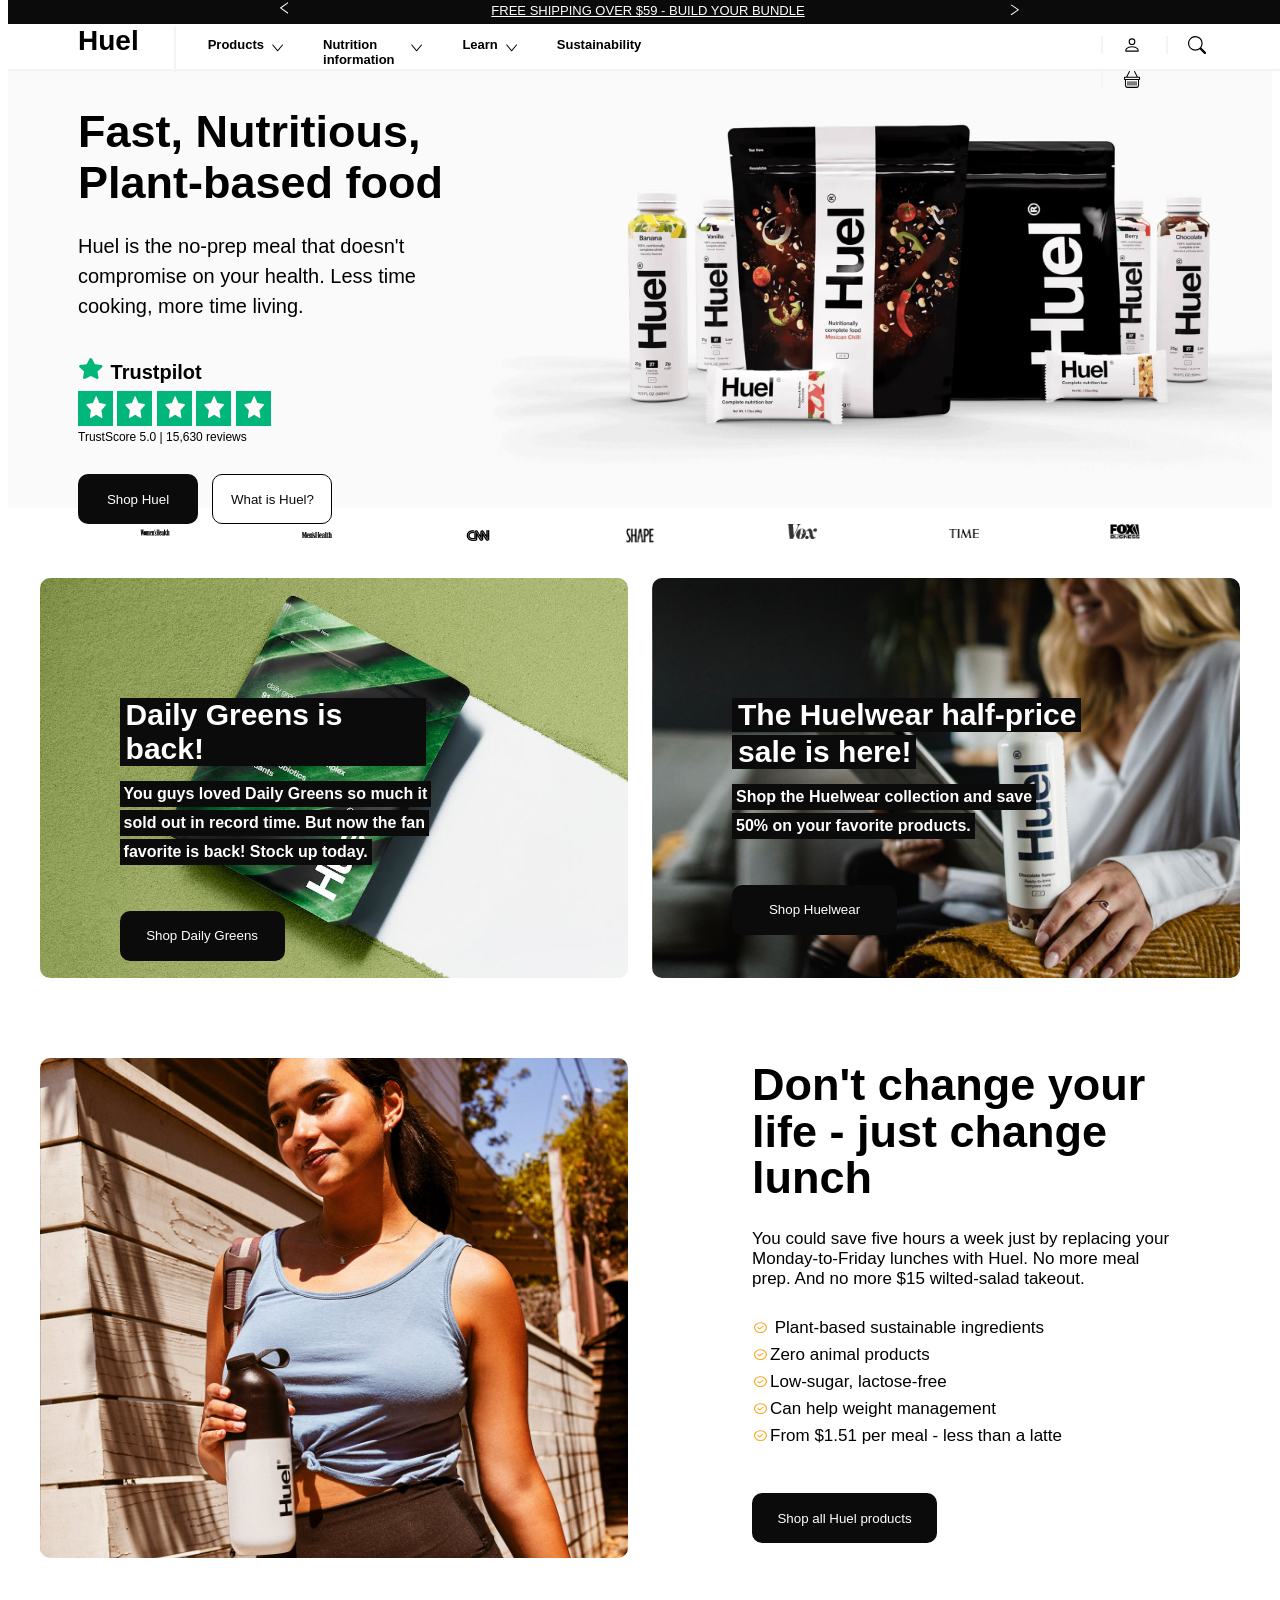
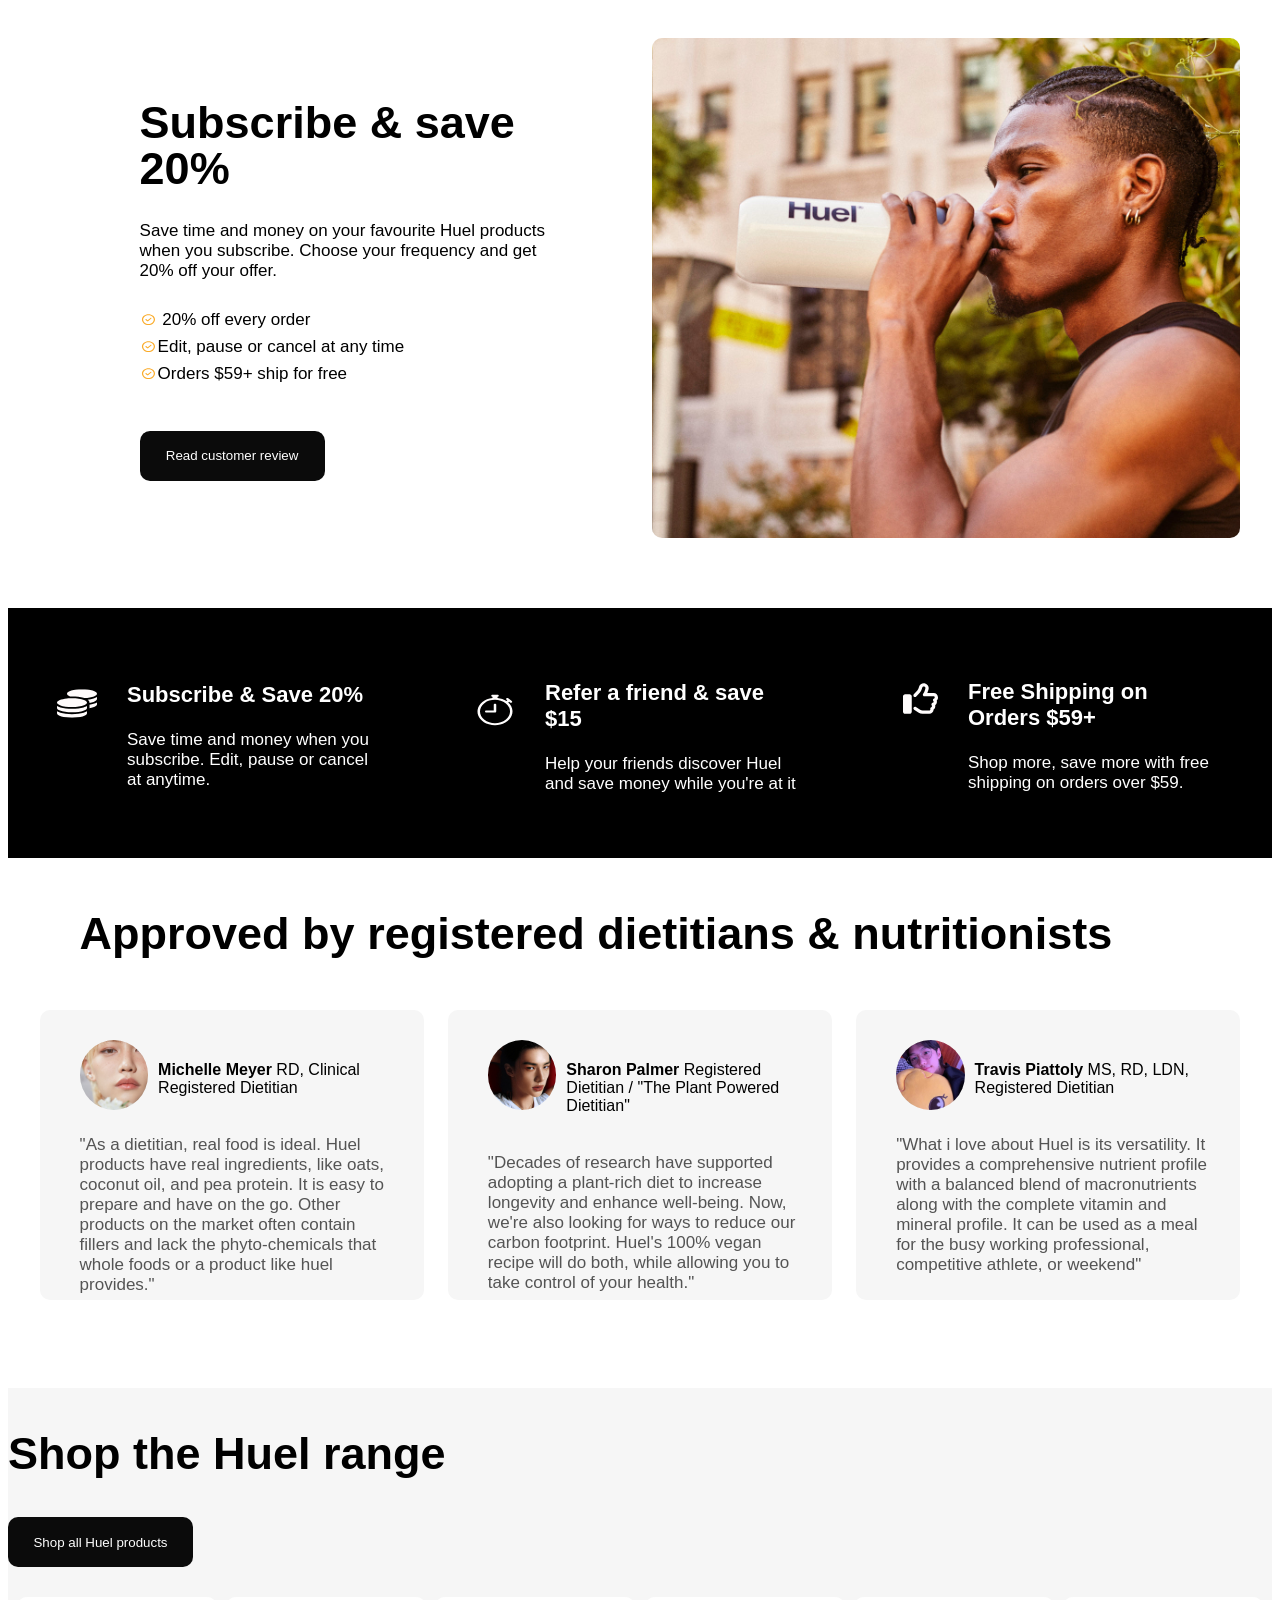
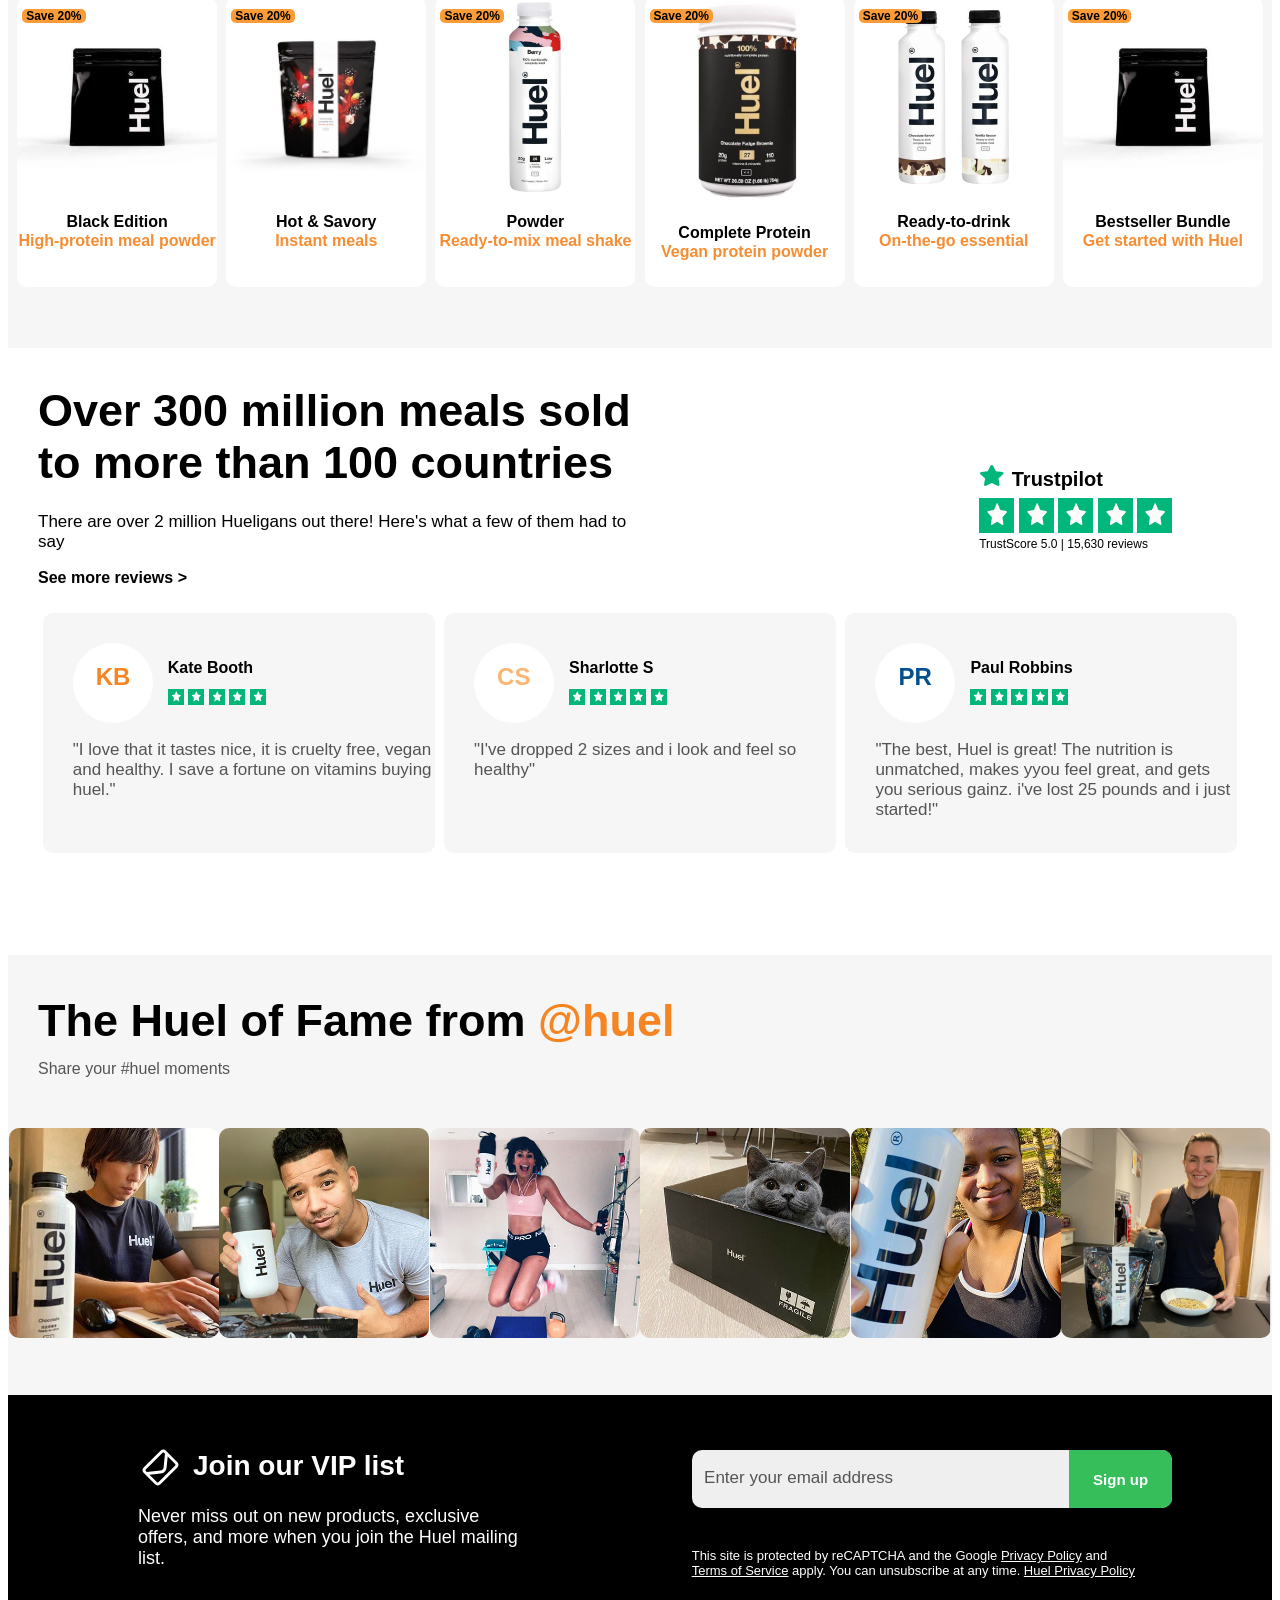
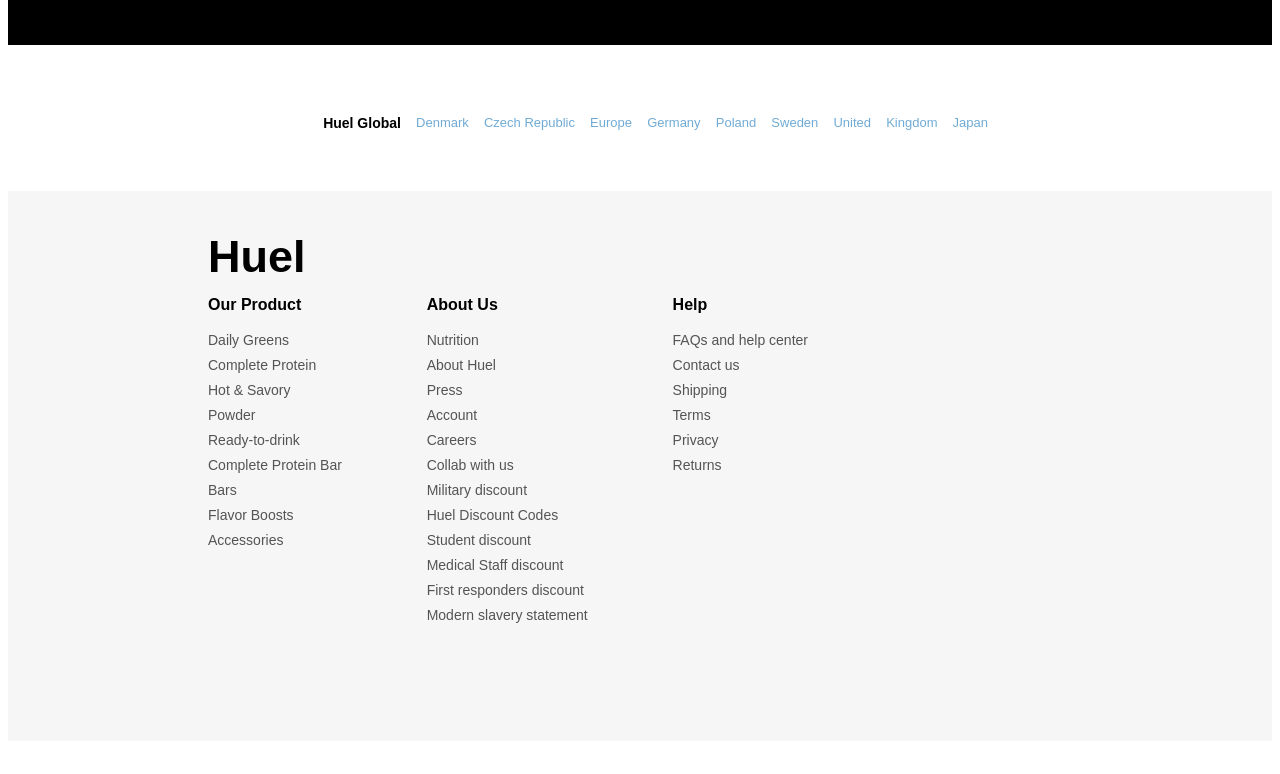
==== index.html @ 56c1e8be "edit" ====
<!DOCTYPE html>
<html lang="en">
<head>
    <meta charset="UTF-8">
    <meta http-equiv="X-UA-Compatible" content="IE=edge">
    <link rel="stylesheet" href="/huel.css">
    <link rel="stylesheet" media="screen and (max-width:768px)" href="/media.css">
    <meta name="viewport" content="width=device-width, initial-scale=1.0">
    <title>Huel.com</title>
</head>
<body>

    <div id="top">
        <p> <img src="/ICONS/chevron-left 1.svg" alt="">  <u>FREE SHIPPING OVER $59 - BUILD YOUR BUNDLE</u> <img src="/ICONS/chevron-right 1.svg" alt=""> </p>
    </div>

    <div id="nav">
        <div class="menu">
            <p>Menu</p>
        </div>

        <div class="header">
            <h1>Huel</h1>
        </div>

            <div class="nav-list">
                <ul>
                    <li class="nav-p">Products <img  src="/ICONS/arrow-down.svg" alt=""> </li>
    
                    <li class="nav-aw">Nutrition information<img src="/ICONS/arrow-down.svg" alt=""></li>
    
                    <li class="nav-aw">Learn <img src="/ICONS/arrow-down.svg" alt=""> </li>
    
                    <li>Sustainability</li>

                </ul>
            </div>

            <div class="basket">
                <p>Basket</p>
            </div>
    
            <div class="nav-icon">
                <img src="/ICONS/person.svg" alt="">
                <img src="/ICONS/search.svg" alt="">
                <img src="/ICONS/bag.svg" alt="">
            </div>
    </div>

    <div id="main">
        <div class="main-text">
            <div class="h2">
                <h2>Fast, Nutritious,</h2>
                <h2>Plant-based food</h2>
            </div>

            <p class="p1">Huel is the no-prep meal that doesn't compromise on your health. Less time cooking, more time living.</p>

            <div class="trust">
                <h3><img src="/ICONS/star.svg" alt=""> Trustpilot</h3>

                <div class="green-bg">
                    <img src="/ICONS/star-bg.svg" alt="">
                    <img src="/ICONS/star-bg.svg" alt="">
                    <img src="/ICONS/star-bg.svg" alt="">
                    <img src="/ICONS/star-bg.svg" alt="">
                    <img src="/ICONS/star-bg.svg" alt="">
                </div>

                <p class="p2">TrustScore 5.0 | 15,630 reviews</p>
            </div>

            <div class="btn">
                <button class="bt1">Shop Huel</button>
                <button class="bt2">What is Huel?</button>
            </div>

        </div>

        <div class="main-pic">
            <img src="/Images/main3.jpg" alt="">
        </div>
    </div>

    <div class="brands">
        <p><img src="/Logo/womens-health-magazine-logo-vector.png" alt=""></p>

        <p> <img src="/Logo/343-3439232_mens-health-logo-black-mens-health-logo-png.png" alt=""> </p>

        <p> <img src="/Logo/cnn-logo-logo.png" alt=""> </p>

        <p> <img src="/Logo/Shape_logo.png" alt=""> </p>

        <p> <img src="/Logo/1280px-Vox_logo.svg (1).png" alt=""> </p>

        <p> <img src="/Logo/826-8265816_time-logo-black-time-magazine-logo-black.png" alt=""> </p>

        <p> <img src="/Logo/1280px-Fox_Business_Logo.svg.png" alt=""> </p>

    </div>

    <!-- --------------------------------------------------------NEXT SECTION---------------------------------------------- -->

    <div class="pic-info1">
        <div class="info-left">
            <div class="info-leftext">
                <h2>Daily Greens is back!</h2>

                <div class="info-p">
                    <p class="left-p1"> You guys loved Daily Greens so much it </p>
                    <p class="left-p2">sold out in record time. But now the fan</p> 
                    <p class="left-p3">favorite is back! Stock up today.</p>
                </div>

                <button class="bt3">Shop Daily Greens</button>
            </div>
        </div>

        <div class="info-right">
            <div class="info-rightext">
                <h2>The Huelwear half-price </h2>
                <h2 class="right-h2">sale is here!</h2>

                <p class="right-p1">Shop the Huelwear collection and save</p>
                <p class="right-p2">50% on your favorite products.</p>

                <button class="bt3">Shop Huelwear</button>
            </div>
        </div>
    </div>

    <!-- -------------------------------------------------------------NEXT SECTION------------------------------------ -->


    <div id="lady">
        <div class="lady-pics">

        </div>

        <div class="lady-text">
            <div class="lady-textarea">
                <div class="lady-header1">
                    <h2>Don't change your</h2> 
                    <h2>life - just change</h2> 
                    <h2>lunch</h2>
                </div>

                <div class="lady-header2">
                    <h2>Don't change your life - just change lunch</h2>
                </div>

                <p class="lady-p">You could save five hours a week just by replacing your Monday-to-Friday lunches with Huel. No more meal prep. And no more $15 wilted-salad takeout.
                </p>

                <div class="lady-list">
                    <p class="lady-p1"><img src="/ICONS/check.svg" alt=""> Plant-based sustainable ingredients</p>

                    <p class="lady-p2"><img src="/ICONS/check.svg" alt="">Zero animal products</p>

                    <p class="lady-p3"><img src="/ICONS/check.svg" alt="">Low-sugar, lactose-free
                    </p>

                    <p class="lady-p4"><img src="/ICONS/check.svg" alt="">Can help weight management</p>

                    <p class="lady-p5"><img src="/ICONS/check.svg" alt="">From $1.51 per meal - less than a latte</p>
                </div>

                <button class="bt4">Shop all Huel products</button>
            </div>
        </div>
    </div>

    <!-- -----------------------------------------------MAN SECTION_____________________________________ -->

    <div id="man">
        <div class="man-pics">

        </div>

        <div class="man-text">
            <div class="man-textarea">
                <div class="man-header">
                    <h2>Subscribe & save</h2> 
                    <h2>20%</h2> 
                </div>

                <div class="man-header2">
                    <h2>Subscribe & save 20%</h2>
                </div>

                <p class="man-p">Save time and money on your favourite Huel products when you subscribe. Choose your frequency and get 20% off your offer.</p>

                <div class="man-list">
                    <p class="man-p1"><img src="/ICONS/check.svg" alt=""> 20% off every order</p>

                    <p class="man-p2"><img src="/ICONS/check.svg" alt="">Edit, pause or cancel at any time</p>

                    <p class="man-p3"><img src="/ICONS/check.svg" alt="">Orders $59+ ship for free</p>
                </div>

                <button class="bt4">Read customer review</button>
            </div>
        </div>
    </div>


    <!-- ------------------------------------------------------------BLACK SECTION------------------------------------------ -->


    <div id="black-bg">
        <div class="sub1">
            <img src="/ICONS/coins.svg" alt="">
            <div>
                <h3>Subscribe & Save 20%</h3>
                <p>Save time and money when you subscribe. Edit, pause or cancel at anytime.</p>
            </div>
        </div>

        <div class="sub2">
            <img src="/ICONS/clock.svg" alt="">
            <div>
                <h3>Refer a friend & save $15</h3>
                <p>Help your friends discover Huel and save money while you're at it</p>
            </div>
        </div>

        <div class="sub3">
            <img src="/ICONS/thumbs.svg" alt="">
            <div>
                <h3>Free Shipping on Orders $59+</h3>
                <p>Shop more, save more with free shipping on orders over $59.</p>
            </div>
        </div>
    </div>


    <!-- -----------------------------------------------------------------REGISTER SECTION------------------------ -->

    <div id="reg">
        <h2>Approved by registered dietitians & nutritionists</h2>

        <div class="diet-box">

            <div class="diet-box1">
                <div class="diet-head">
                    <img src="/Images/lix.jpg" alt="">
                    <p><b>Michelle Meyer</b> RD, Clinical Registered Dietitian</p>
                </div>

                <p class="diet-p">"As a dietitian, real food is ideal. Huel products have real ingredients, like oats, coconut oil, and pea protein. It is easy to prepare and have on the go. Other products on the market often contain fillers and lack the phyto-chemicals that whole foods or a product like huel provides."</p>
            </div>

            <div class="diet-box2">
                <div class="diet-head">
                    <img src="/Images/sam.jpg" alt="">
                    <p><b>Sharon Palmer</b> Registered Dietitian / "The Plant Powered Dietitian"</p>
                </div>

                <p class="diet-p">"Decades of research have supported adopting a plant-rich diet to increase longevity and enhance well-being. Now, we're also looking for ways to reduce our carbon footprint. Huel's 100% vegan recipe will do both, while allowing you to take control of your health."</p>
            </div>


            <div class="diet-box3">
                <div class="diet-head">
                    <img src="/Images/bokari.jpg" alt="">
                    <p><b>Travis Piattoly</b> MS, RD, LDN, Registered Dietitian</p>
                </div>

                <p class="diet-p">"What i love about Huel is its versatility. It provides a comprehensive nutrient profile with a balanced blend of macronutrients along with the complete vitamin and mineral profile. It can be used as a meal for the busy working professional, competitive athlete, or weekend"</p>
            </div>
        </div>
    </div>


    <!-- ----------------------------------------------------------ORDER SECTION--------------------------------- -->


    <div id="order">
        <h2>Shop the Huel range</h2>
        <button class="bt5">Shop all Huel products</button>
   
        <div class="hover-box">
            <div class="order-box">
                <h3>Save 20%</h3>
                <div class="order-content">
                    <img src="/Images/blackbag.jpg" alt="">
                    <p>Black Edition</p>
                    <p class="orange-p">High-protein meal powder</p>
                </div>
            </div>


            <div class="order-box">
                <h3>Save 20%</h3>
                <div class="order-content">
                    <img src="/Images/blackred.jpg" alt="">
                    <p>Hot & Savory</p>
                    <p class="orange-p">Instant meals</p>
                </div>
            </div>


            <div class="order-box">
                <h3>Save 20%</h3>
                <div class="order-content">
                    <img src="/Images/1bottle.jpg" alt="">
                    <p>Powder</p>
                    <p class="orange-p">Ready-to-mix meal shake</p>
                </div>
            </div>


            <div class="order-box">
                <h3>Save 20%</h3>
                <div class="order-content">
                    <img src="/Images/container.jpg" alt="">
                    <p>Complete Protein</p>
                    <p class="orange-p">Vegan protein powder</p>
                </div>
            </div>


            <div class="order-box">
                <h3>Save 20%</h3>
                <div class="order-content">
                    <img src="/Images/2bottle.jpg" alt="">
                    <p>Ready-to-drink</p>
                    <p class="orange-p">On-the-go essential</p>
                </div>
            </div>


            <div class="order-box">
                <h3>Save 20%</h3>
                <div class="order-content">
                    <img src="/Images/blackbag.jpg" alt="">
                    <p>Bestseller Bundle</p>
                    <p class="orange-p">Get started with Huel</p>
                </div>
            </div>
        </div>
    </div>


    <!-- ------------------------------------------------------MEAL SECTION------------------------------------- -->
    

    <div id="meal">
        <div class="meal-top">
            <div class="meal-text">
                <h2>Over 300 million meals sold to more than 100 countries</h2>
    
                <p  class="under-t" >There are over 2 million Hueligans out there! Here's what a few of them had to say</p>
    
                <b><p>See more reviews > </p></b>
            </div>
    
            <div class="meal-stars">
                <div class="meal-trust">
                    <h3><img src="/ICONS/star.svg" alt=""> Trustpilot</h3>
    
                    <div class="green-bg">
                        <img src="/ICONS/star-bg.svg" alt="">
                        <img src="/ICONS/star-bg.svg" alt="">
                        <img src="/ICONS/star-bg.svg" alt="">
                        <img src="/ICONS/star-bg.svg" alt="">
                        <img src="/ICONS/star-bg.svg" alt="">
                    </div>
    
                    <p class="p2">TrustScore 5.0 | 15,630 reviews</p>
                </div>
            </div>
        </div>

        <div class="meal-names">
            <div class="KB">
                <div class="KB-head">
                    <div class="head-img">
                        <h2>KB</h2>
                    </div>

                    <div class="head-text">
                        <h4>Kate Booth</h4>
                        <p>
                            <img src="/ICONS/star-bg.svg" alt="">
                            <img src="/ICONS/star-bg.svg" alt="">
                            <img src="/ICONS/star-bg.svg" alt="">
                            <img src="/ICONS/star-bg.svg" alt="">
                            <img src="/ICONS/star-bg.svg" alt="">
                        </p>
                    </div>
                </div>

                <div class="meal-p">
                    <p>"I love that it tastes nice, it is cruelty free, vegan and healthy. I save a fortune on vitamins buying huel."</p>
                </div>
            </div>

            <div class="CS">
                <div class="CS-head">
                    <div class="head-img">
                        <h2>CS</h2>
                    </div>

                    <div class="head-text">
                        <h4>Sharlotte S</h4>
                        <p>
                            <img src="/ICONS/star-bg.svg" alt="">
                            <img src="/ICONS/star-bg.svg" alt="">
                            <img src="/ICONS/star-bg.svg" alt="">
                            <img src="/ICONS/star-bg.svg" alt="">
                            <img src="/ICONS/star-bg.svg" alt="">
                        </p>
                    </div>
                </div>

                <div class="meal-p">
                    <p>"I've dropped 2 sizes and i look and feel so healthy"</p>
                </div>
            </div>

            <div class="PR">
                <div class="PR-head">
                    <div class="head-img">
                        <h2>PR</h2>
                    </div>

                    <div class="head-text">
                        <h4>Paul Robbins</h4>
                        <p>
                            <img src="/ICONS/star-bg.svg" alt="">
                            <img src="/ICONS/star-bg.svg" alt="">
                            <img src="/ICONS/star-bg.svg" alt="">
                            <img src="/ICONS/star-bg.svg" alt="">
                            <img src="/ICONS/star-bg.svg" alt="">
                        </p>
                    </div>
                </div>

                <div class="meal-p">
                    <p>"The best, Huel is great! The nutrition is unmatched, makes yyou feel great, and gets you serious gainz. i've lost 25 pounds and i just started!"</p>
                </div>
            </div>
        </div>
    </div>


<!-- ----------------------------------------------------------------FAME SECTION-------------------------------------------------------------- -->

    <div id="fame">
        <h2 class="fame-1h2">The Huel of Fame from <span>@huel</span></h2>
        
            <h2 class="fame-2h2">Check out why Heuligans love us on <span>@huel</span></h2>

        <p>Share your #huel moments</p>

        <div class="fame-pics">
            <img src="/Images/computer.jpg" alt="">
            <img src="/Images/eyebrows.jpg" alt="">
            <img src="/Images/jump.jpg" alt="">
            <img src="/Images/cat.jpg" alt="">
            <img src="/Images/zoom.jpg" alt="">
            <img src="/Images/kitchen.png" alt="">
        </div>
    </div>



<!-- --------------------------------------------------------------------------------SIGN SECTION------------------------------------------------ -->


    <div id="sign">
        <div class="vip">
            <h2><img src="/ICONS/envelope.svg" alt="">Join our VIP list</h2>
            <p>Never miss out on new products, exclusive offers, and more when you join the Huel mailing list.</p>
        </div>

        <div class="sign-up">
            <button class="sign-btn">
                <div class="btn-text">
                    <p>Enter your email address</p>
                </div>
                <div class="green-up">
                    <p>Sign up</p>
                </div>
            </button>
            <div >
                <p class="btn-p">This site is protected by reCAPTCHA and the Google <u> Privacy Policy</u> and <u>Terms of Service</u> apply. You can unsubscribe at any time. <u>Huel Privacy Policy</u></p>
            </div>
        </div>
    </div>

<!-- --------------------------------------------------------------------COUNTRY SECTION---------------------------------------------------------- -->

    <div id="country">
        <div class="countries">
            <div><span>Huel Global</span></div>
            <div>Denmark</div>
            <div>Czech Republic</div>
            <div>Europe</div>
            <div>Germany</div>
            <div>Poland</div>
            <div>Sweden</div>
            <div>United</div>
            <div>Kingdom</div>
            <div>Japan</div>
        </div>
    </div>


    <div id="footer">
        <h2>Huel</h2>
        <div class="footer-list">
            <div class="product">
                <h4>Our Product</h4>
                <p>Daily Greens</p>
                <p>Complete Protein</p>
                <p> Hot & Savory</p>
                <p>Powder</p>
                <p>Ready-to-drink</p>
                <p>Complete Protein Bar</p>
                <p>Bars</p>
                <p>Flavor Boosts</p>
                <p>Accessories</p>
            </div>

            <div class="about">
                <h4>About Us</h4>
                <p>Nutrition</p>
                <p>About Huel</p>
                <p>Press</p>
                <p>Account</p>
                <p>Careers</p>
                <p>Collab with us</p>
                <p>Military discount</p>
                <p>Huel Discount Codes</p>
                <p>Student discount</p>
                <p>Medical Staff discount</p>
                <p>First responders discount</p>
                <p>Modern slavery statement</p>
            </div>

            <div class="help">
                <h4>Help</h4>
                <p>FAQs and help center</p>
                <p>Contact us</p>
                <p>Shipping</p>
                <p>Terms</p>
                <p>Privacy</p>
                <p>Returns</p>
            </div>
        </div>
    </div>



</body>
</html>
---- huel.css ----
body{
    font-family:  Helvetica;
}

#top{
    width: 100%;
    height: 26px;
    color: white;
    background-color: #0B0B0B;
    font-family: 'Segoe UI', Tahoma, Geneva, Verdana, sans-serif;
    font-size: 13px;
    text-align: center;
    margin-top: -10px;
    position: fixed;
}

#top img{
    width: 11px;
    padding-left: 200px;
    padding-right: 200px;
}

#top p{
    padding-top: 3px;
    margin-top: -0px;
}

#nav{
    width: 100%;
    height: 45px;
    margin-top: 1px;
    display: flex;
    flex-direction: row;
    justify-content: space-between;
    font-family: -apple-system, BlinkMacSystemFont, 'Segoe UI', Roboto, Oxygen, Ubuntu, Cantarell, 'Open Sans', 'Helvetica Neue', sans-serif;
    border-bottom: 2px solid #F4F4F6;
    position: fixed;
    background-color: white;
    margin-top: 16px;
}

.header{
    margin-top: -2px;
    height: 100%;
    width: 80px;
    padding-right: 35px;
    margin-left: 70px;
    margin-top: 3px;
    text-align: right;
    border-right: 2px solid #F4F4F6;
    font-size: 14px;
}

#nav h1{
    margin-top: -2px;
}

.nav-list img{
    width: 12px;
}

.nav-list li{
    list-style: none;
    padding-left: 40px;
    font-weight: 600;
}

.nav-p{
    margin-left: -78px;
    display: flex;
}

.nav-p img{
    padding-left: 7px;
}

.nav-list ul{
    display: flex;
    font-family: -apple-system, BlinkMacSystemFont, 'Segoe UI', Roboto, Oxygen, Ubuntu, Cantarell, 'Open Sans', 'Helvetica Neue', sans-serif;
    font-size: 13px;
}

.nav-list{
    display: flex;
    margin-right: 460px;
    padding-left: 30px;
    width: 700px;
}

.nav-aw{
    display: flex;
}

.nav-aw img{
    padding-left: 7px;
}


.nav-icon{
    width: 300px;

}

.nav-icon img{
    width: 18px;
    height: 18px;
    padding-right: 20px;
    padding-left: 20px ;
    border-left: 2px solid #F4F4F6;
    margin-top: 12px;
}

.nav-bar{
    width: 80%;
    display: flex;
    justify-content: space-between;
    align-content: space-between;
    margin-left: 5px;
}

.menu{
    display: none;
}

.basket{
    display: none;
}

#main{
    width: 100%;
    height: 500px;
    background-color: #FAFAFA;
    display: flex;
    flex-direction: row;
}

.main-text{
    width: 42%;
    height: 100%;
    margin-top: 50px;
    margin-left: 70px;
}


.main-text h2{
    font-size: 45px;
    font-weight: 600;
}

.p1{
    padding-top: 5px;
    font-size: 20px;
    line-height: 30px;
}

.p2{
    font-size: 12px;
    margin-top: -0px;
}

.trust{
    margin-top: -10px;
}

.trust h3{
    margin-left: -33px;
    margin-top: -15px;
    font-size: 20px;
}

.h2{
    line-height: 13px;
    font-family: -apple-system, BlinkMacSystemFont, 'Segoe UI', Roboto, Oxygen, Ubuntu, Cantarell, 'Open Sans', 'Helvetica Neue', sans-serif;
    padding-top: 30px;
}

.trust img{
    width: 60px;
}

.green-bg img{
    width: 35px;
    margin-top: -13px;
}

.btn{
    width: 100%;
    height: 60px;
    margin-top: 30px;
}

.bt1{
    width: 120px;
    height: 50px;
    border: none;
    border-radius: 10px;
    background-color: #0B0B0B;
    color: white;
    font-weight: 500;
    font-family: -apple-system, BlinkMacSystemFont, 'Segoe UI', Roboto, Oxygen, Ubuntu, Cantarell, 'Open Sans', 'Helvetica Neue', sans-serif;
}

.bt1:hover{
    background-color: #F58523;
}

.bt2{
    width: 120px;
    height: 50px;
    border: 1px solid black;
    border-radius: 10px;
    font-weight: 500;
    background-color: white;
    color: #0B0B0B;
    font-family: -apple-system, BlinkMacSystemFont, 'Segoe UI', Roboto, Oxygen, Ubuntu, Cantarell, 'Open Sans', 'Helvetica Neue', sans-serif;
    margin-left: 10px;
}

.main-pic img{
    height: 100%;
}


.health{
    width: 50px;
    height: 10px;
    background-color: pink;
}

.brands{
    width: 100%;
    height: 70px;
    display: flex;
    justify-content: space-evenly;
}

.brands img{
    width: 30px;
    object-fit: cover;
    background-position: center;
    background-size: cover;
}


/* ------------------------------------------------NEXT SECTION--------------------------------------------------------- */

.pic-info1{
    display: flex;
    flex-direction: row;
    justify-content: space-between;
    width: 95%;
    height: 400px;
    margin: auto;
   
}

.info-left{
    width: 49%;
    height: 100%;
    border-radius: 10px;
    background-image: url(/Images/greenpack.jpg);
    background-position: center;
    background-size: cover;
}

.info-left h2{
    font-size: 30px;
    font-weight: 600;
    color: white;
    width: 300px;
    background-color: #0B0B0B;
    padding-left: 6px;
}

.info-left p{
    font-size: 16px;
    font-weight: 600;
    color: white;
    width: fit-content;
    padding: 4px;
    background-color: #0B0B0B;
}

.info-right{
    width: 49%;
    height: 100%;
    background-color: pink;
    border-radius: 10px;
    background-image: url(/Images/vibe.jpg);
    background-position: center;
    background-size: cover;
}

.info-right h2{
    font-size: 30px;
    font-weight: 600;
    color: white;
    width: fit-content;
    background-color: #0B0B0B;
    padding-left: 6px;
    padding-right: 5px;
}

.info-right p{
    font-size: 16px;
    font-weight: 600;
    color: white;
    width: fit-content;
    padding: 4px;
    background-color: #0B0B0B;
}

.info-p{
    height: 100px;
    margin-top: -10px;
}

.left-p2{
    margin-top: -13px;
}


.left-p3{
    margin-top: -13px;
}

.info-leftext{
    margin-top: 120px;
    margin-left: 80px;
}


.info-rightext{
    margin-top: 120px;
    margin-left: 80px;
}

.right-h2{
    margin-top: -22px;
}


.right-p1{
    margin-top: -10px;
}


.right-p2{
    margin-top: -13px;
}

.bt3{
    width: 165px;
    height: 50px;
    border: none;
    border-radius: 10px;
    margin-top: 30px;
    font-weight: 500;
    background-color: #0B0B0B;
    color: white;
    font-family: -apple-system, BlinkMacSystemFont, 'Segoe UI', Roboto, Oxygen, Ubuntu, Cantarell, 'Open Sans', 'Helvetica Neue', sans-serif;
}

.bt3:hover{
    background-color: #F58523;
}


/* ------------------------------------LADY SECTION---------------------------------------------------- */

#lady{
    height: 500px;
    width: 95%;
    display: flex;
    flex-direction: row;
    justify-content: space-between;
    margin: auto;
    margin-top: 80px;
}

.lady-pics{
    height: 100%;
    width: 49%;
    background-image: url(/Images/mainlady.jpg);
    border-radius: 10px;
    background-position: center;
    background-size: cover;
}

.lady-text{
    height: 100%;
    width: 49%;
    background-color: white;
    border-radius: 10px;
}

.lady-list img{
    width: 30px;
    padding-right: 3px;
}

.lady-list p{
    margin-left: -15px;
}

.lady-p1{
    margin-top: -13px;
}

.lady-p2{
    margin-top: -35px;
}


.lady-p3{
    margin-top: -35px;
}


.lady-p4{
    margin-top: -35px;
}


.lady-p5{
    margin-top: -35px;
}

.lady-header1{
    line-height: 9px;
}

.lady-header2{
    display: none;
}

.lady-textarea{
    font-size: 17px;
    width: 420px;
    margin-left: 100px;
    margin-top: -15px;
}

.lady-textarea p{
    padding-top: 10px;
}

.lady-textarea h2{
    font-size: 45px;
}

.bt4{
    width: 185px;
    height: 50px;
    border: none;
    font-weight: 500;
    border-radius: 10px;
    margin-top: 30px;
    background-color: #0B0B0B;
    color: white;
    font-family: -apple-system, BlinkMacSystemFont, 'Segoe UI', Roboto, Oxygen, Ubuntu, Cantarell, 'Open Sans', 'Helvetica Neue', sans-serif;
}

.bt4:hover{
    background-color: #F58523;
}


/* -------------------------------------------------------MAN-SECTION----------------------------------- */

#man{
    height: 500px;
    width: 95%;
    display: flex;
    flex-direction: row-reverse;
    justify-content: space-between;
    margin: auto;
    margin-top: 80px;
}

.man-pics{
    height: 100%;
    width: 49%;
    background-image: url(/Images/mainman.jpg);
    border-radius: 10px;
    background-position: center;
    background-size: cover;
}

.man-text{
    height: 100%;
    width: 49%;
    background-color: white;
    border-radius: 10px;
}

.man-list img{
    width: 30px;
    padding-right: 3px;
}

.man-list p{
    margin-left: -15px;
}

.man-p1{
    margin-top: -13px;
}

.man-p2{
    margin-top: -35px;
}


.man-p3{
    margin-top: -35px;
}



.man-header{
    line-height: 9px;
}

.man-header2{
    display: none;
}

.man-textarea{
    font-size: 17px;
    width: 420px;
    height: 400px;
    margin-left: 100px;
    margin-top: 80px;
}

.man-textarea p{
    padding-top: 10px;
}

.man-textarea h2{
    font-size: 45px;
}

.bt4{
    width: 185px;
    height: 50px;
    border: none;
    font-weight: 500;
    border-radius: 10px;
    margin-top: 30px;
    background-color: #0B0B0B;
    color: white;
    font-family: -apple-system, BlinkMacSystemFont, 'Segoe UI', Roboto, Oxygen, Ubuntu, Cantarell, 'Open Sans', 'Helvetica Neue', sans-serif;
}

.bt4:hover{
    background-color: #F58523;
}

/* -----------------------------------------------------BLACK BACKGROUND SECTION-------------------------------------- */

#black-bg{
    width: 100%;
    height: 250px;
    display: flex;
    flex-direction: row;
    justify-content: space-around;
    background-color: black;
    color: white;
    margin-top: 70px;
}

#black-bg h3{
    font-size: 22px;
}


#black-bg {
    font-size: 17px;
}

.sub1{
    display: flex;
    width: 320px;
    margin: auto;
}


.sub2{
    display: flex;
    width: 330px;
    margin: auto;
    margin-top: 50px;
}


.sub3{
    display: flex;
    width: 320px;
    margin: auto;
}


.sub1 img{
    width: 40px;
    padding-right: 30px;
    margin-top: -60px;
}


.sub2 img{
    width: 40px;
    padding-right: 30px;
    margin-top: -50px;
}


.sub3 img{
    width: 35px;
    padding-right: 30px;
    margin-top: -70px;
}


/* -----------------------------------------------------DIETITIAN SECTION-------------------------------------------------- */

#reg{
    width: 95%;
    height: 380px;
    margin: auto;
}

.diet-head img{
    width: 70px;
    height: 70px;
    border-radius: 50%;
    object-fit: cover;
}


#reg h2{
    font-size: 45px;
    padding-left: 40px;
    margin-top: 50px;
}

.diet-box{
    display: flex;
    flex-direction: row;
    justify-content: space-between;
    margin-top: 90px;
}

.diet-box1{
    width: 32%;
    height: 290px;
    background-color: #F6F6F6;
    border-radius: 10px;
    margin-top: -40px;
}


.diet-box1 p{
    padding-left: 40px;
    padding-right: 30px;
    padding-top: 5px;
    color: #545454;
}


.diet-box2 p{
    padding-left: 40px;
    padding-right: 30px;
    padding-top: 5px;
    color: #545454;
}


.diet-box3 p{
    padding-left: 40px;
    padding-right: 30px;
    padding-top: 5px;
    color: #545454;
}

.diet-p{
    font-size: 17px;
}


.diet-box2{
    width: 32%;
    height: 290px;
    background-color: #F6F6F6;
    border-radius: 10px;
    margin-top: -40px;
}


.diet-box3{
    width: 32%;
    height: 290px;
    background-color: #F6F6F6;
    border-radius: 10px;
    margin-top: -40px;
}

.diet-head{
    display: flex;
    flex-direction: row;
    margin-left: 40px;
    margin-top: 30px;
}


.diet-head p{
    width: 70%;
    padding-left: 10px;
    color: black;
}


/* ----------------------------------------------------------ORDER SECTION------------------------------------------ */

#order{
    width: 100%;
    height: 560px;
    background-color: #F6F6F6;
    margin-top: 100px;
}

#order h2{
    font-size: 45px;
    padding-top: 40px;
}

.bt5{
    width: 185px;
    height: 50px;
    border: none;
    font-weight: 500;
    border-radius: 10px;
    margin-top: 0px;
    background-color: #0B0B0B;
    color: white;
    font-family: -apple-system, BlinkMacSystemFont, 'Segoe UI', Roboto, Oxygen, Ubuntu, Cantarell, 'Open Sans', 'Helvetica Neue', sans-serif;
}

.bt5:hover{
    background-color: #F58523;
}

.order-box{
    width: 200px;
    height: 290px;
    background-color: white;
    border-radius: 10px;
}

.order-box img{
    object-fit: cover;
    background-position: center;
    background-size: cover;
    width: 100%;
    transition: 1s all ease-in-out;
}

/* .order-box:hover {
    transform: scale(1.05);
    box-shadow: 0 2px 4px rgb(63, 61, 61);
    transition: 1s all ease-in-out;
} */

.order-box h3{
    font-size: 12px;
    background-color: #FC9C38;
    border-radius: 5px;
    width: fit-content;
    padding-left: 4px;
    padding-right: 4px;
    position: absolute;
    margin-left: 5px;
}

.order-content{
    display: flex;
    flex-direction: column;
}

.order-content img{
    width: 100%;
    height:75% ;
    border-top-left-radius: 10px;
    border-top-right-radius: 10px;
    object-fit: cover;
    background-position: center;
    background-size: cover;
}

.order-content p{
    text-align: center;
    font-weight: 600;
}

.orange-p{
    color: #F68D32;
    margin-top: -15px;
}

.hover-box{
    width: 100%;
    height: 300px;
    margin-top: 30px;
    display: flex;
    flex-direction: row;
    justify-content: space-evenly;
}

/* ------------------------------------------------------MEAL SECTION----------------------------------- */

#meal{
    width: 100%;
    height: 600px;
}

.meal-top{
    display: flex;
    flex-direction: row;
    justify-content: space-between;
    width: 100%;
    height: 250px;
}

.meal-text{
    width: 47%;
    margin-left: 30px;
}

.meal-text h2{
    font-size: 45px;
}


.under-t{
    font-size: 17px;
    margin-top: -15px;
}

.meal-trust{
    margin-top: 100px;
    margin-right: 100px;
}

.meal-trust h3{
    margin-left: -33px;
    margin-top: -15px;
    font-size: 20px;
}

.meal-trust img{
    width: 35px;
}

.meal-trust h3 img{
    width: 60px;
}

.meal-names{
    width: 100%;
    height: 300px;
    display: flex;
    flex-direction: row;
    justify-content: space-around;
}

.KB{
    height: 240px;
    width: 31%;
    border-radius: 10px;
    margin-top: 15px;
    margin-left: 30px;
    color: #545454;
    background-color: #F6F6F6
}

.CS{
    height: 240px;
    width: 31%;
    border-radius: 10px;
    margin-top: 15px;
    color: #545454;
    background-color: #F6F6F6
}


.PR{
    height: 240px;
    width: 31%;
    border-radius: 10px;
    margin-top: 15px;
    margin-right: 30px;
    color: #545454;
    background-color: #F6F6F6
}


.KB-head{
    display: flex;
    margin-top: 30px;
    margin-left: 30px;
}


.CS-head{
    display: flex;
    margin-top: 30px;
    margin-left: 30px;
}


.PR-head{
    display: flex;
    margin-top: 30px;
    margin-left: 30px;
}

.head-img{
    background-color: white;
    width: 80px;
    height: 80px;
    border-radius: 50%;
}

.KB-head  h2{
    color: #F58523;
    margin-left: 23px;
    
}


.CS-head  h2{
    color: #FCB574;
    margin-left: 23px;
    
}


.PR-head  h2{
    color: #025090;
    margin-left: 23px;
    
}

.head-text{
    margin-left: 15px;
    margin-top: 10px;
    line-height: 10px;
}

.head-text h4{
    margin-top: 10px;
    color: black;
}

.head-text img{
    width: 16px;
    margin-top: -5px;
}

.meal-p{
    font-size: 17px;
    margin-left: 30px;
}


/* ---------------------------------------------------------------------------FAME SECTION----------------------------------------------------- */

#fame{
    width: 100%;
    height: 440px;
    background-color: #F6F6F6;
    margin-top: -30px;
}

.fame-1h2{
    font-size: 45px ;
    padding-top: 40px;
    margin-left: 30px;
}

#fame p{
    margin-top: -25px;
    margin-left: 30px;
    color: #545454;
}

#fame span{
    color: #F58523;
}

#fame img{
    width: 210px;
    height: 210px;
    border-radius: 10px;
    object-fit: cover;
}

.fame-pics{
    width: 100%;
    height: fit-content;
    display: flex;
    flex-direction: row;
    justify-content: space-evenly;
    margin-top: 50px;
}

.fame-2h2{
    display: none;
}


/* ----------------------------------------------------------------------------SIGN SECTION-------------------------------------------------------- */


#sign{
    width: 100%;
    height: 250px;
    background-color: #000000;
    display: flex;
    flex-direction: row;
    justify-content: space-between;
}

.vip{
    color: white;
    width: 32%;
    height: 100%;
    margin-left: 110px;
}

.vip h2{
    font-size: 28px;
    margin-left: 20px;
    margin-top: 50px;
}

.vip p{
    font-size: 18px;
    margin-left: 20px;
}

.sign-up{
    color: white;
    width: 38%;
    height: 100%;
    margin-right: 120px;
}

.vip img{
    width: 45px;
    margin-bottom: -15px;
    padding-right: 10px;
}

.sign-btn{
    display: flex;
    flex-direction: row;
    justify-content: space-between;
    width: 480px;
    height: 58px;
    margin-left: 20px;
    margin-top: 55px;
    border: 0px;
    border-radius: 10px;
    font-size: 17px;
    color: #545454;
}

.sign-btn input{
    margin-right: 20px;
}

.green-up{
    width: 22%;
    height: 100%;
    background-color: #35BE5A;
    color: white;
    font-size: 15px;
    font-weight: 600;
    padding-top: 1px;
    padding-bottom: 1px;
    border-top-right-radius: 10px;
    border-bottom-right-radius: 10px;
    margin-right: -6px;
    margin-top: -1px;
}

.green-up p{
    margin-top: 20px;
}

.btn-text{
    width: 80%;
}

.btn-text p{
    margin-right: 170px;
}

.btn-p{
    font-size: 13px;
    margin-top: 40px;
    margin-right: 20px;
    width: 450px;
    margin-left: 20px;
}

/* -----------------------------------------------------------------------COUNTRIES SECTION------------------------------------------------ */

.countries{
    display: flex;
    flex-direction: row;
    width: 55%;
    justify-content: space-evenly;
    font-size: 13px;
    color: #70abd5;
    margin-top: 70px;
    margin-left: 300px;
}

.countries span{
    color: black;
    font-size: 14px;
    font-weight: 600;
}

/* ------------------------------------------------------FOOTER------------------------------ */

#footer{
    width: 100%;
    height: 550px;
    background-color: #F6F6F6;
    margin-top: 60px;
}

#footer h2{
    font-size: 45px;
    margin-left: 200px;
    padding-top: 40px;
    margin-bottom: -9px;
}


.footer-list p{
    color: #545454;
    font-size: 14px;
    line-height: 11px;
    margin-top: 10px;
}

.footer-list h4{
    font-size: 16px;
}

.footer-list{
    display: flex;
    flex-direction: row;
    justify-content: space-between;
    width: 600px;
    height: 500px;
    margin-left: 200px;
}
---- media.css ----
#top{
    margin-top: -50px;
}

#top img{
    padding-left: 20px;
    padding-right: 20px;
}

#nav{
    display: flex;
    flex-direction: row;
    width: 100%;
    margin-top:-24px ;
}

#nav h1{
    margin-top: 2px;
}

.nav-list ul{
    display: none;
}


.nav-list{
    display: none;
}


.nav-icon{
    display: none;
}

.header{
    border-right: none;
    width: 60%;
    margin-left: 0px;
    margin: auto;
    text-align: center;
}

.menu{
    display: unset;
    width: 20%;
    text-align: center;
    border-right: 2px solid #F4F4F6;
}

.basket{
    width: 20%;
    display: unset;
    text-align: center;
    border-left: 2px solid #F4F4F6;
}

#main{
    display: unset;
    width: 100%;
}

.main-text{
    width: 100%;
    background-color: #FAFAFA;
    margin-left: 0%;
    padding-top: 15px;
    text-align: center;
}

.main-text h2{
    font-size: 40px;
}

.main-pic img{
    width: 100%;
}

.p1{
    width: 60%;
    margin: auto;
    font-size: 15px;
}

.trust{
    display: none;
}

.btn{
    margin-top: 15px;
    width: 100%;
    height: 130px;
    display: flex;
    flex-direction: column;
}

.bt1{
    margin: auto;
}

.bt2{
    margin: auto;
}


.brands{
    display: unset;
    display: flex;
}


.pic-info1{
    display: unset;
    height: 100%;
}

.info-left{
    width: 100%;
    height: 300px;
    margin-top: -80px;
    padding-top: 0px;
}

.info-leftext h2{
    width: 250px;
}


.info-leftext{
    height: 260px;
    padding: 20px;
    margin-left: -5px;
}
.info-p{
    width: 320px;
}


.info-right{
    width: 100%;
    height: 300px;
    margin-top: -50px;
}

.info-rightext{
    height: 260px;
    padding: 20px;
    margin-left: -5px;
}

.info-rightext h2{
    width: 250px;
}

.right-p1{
    width: 320px;
}


.right-p2{
    width: 320px;
}

.bt3{
    margin-left: -0px;
    margin-top: -0px;
}



.lady-pics{
    display: none;
}

.lady-text{
    width: 100%;
}

.lady-textarea{
    width: 88%;
    margin-left: -0px;
    padding-left: 25px;
}

.lady-p{
    line-height: 30px;
}

.lady-header1{
    display: none;
}

.lady-header2{
    display: unset;
}


.lady-header2 h2{
    width: 100%;
    font-size:28px;
}


#man{
    width: 100%;
    height: 100%;
    display: unset;
    display: flex;
    flex-direction: column;
}

.man-header{
    display: none;
}

#man h2{
    width: 350px;
    font-size: 30px;
}

.man-pics{
    width: 100%;
    height: 500px;
}

.man-header2{
    display: unset;
}

.man-p{
    line-height: 30px;
}

.man-text{
    width: 100%;
}

.man-textarea{
    width: 86%;
    margin-left: -0px;
    padding-left: 25px;
}



#black-bg{
    display: none;
    display: flex;
    flex-direction: column;
    width: 100%;
    height: 100%;
    margin-top: 30px;
}

#black-bg img{
    padding-left: 20px;
}

.sub1{
    width: 100%;
}


.sub2{
    width: 100%;
}


.sub3{
    width: 100%;
    padding-top: 50px;
}

.sub3 p{
    padding-right: 5px;
}


#reg{
    display: unset;
}

#reg h2{
    width: 85%;
    font-size: 28px;
}

.diet-box2{
    display: unset;
    width: 90%;
    height: 400px;
    margin-left: 20px;
}


.diet-box1{
    display: none;
}


.diet-box3{
    display: none;
}

.diet-p{
    line-height: 30px;
}


#order{
    width: 100%;
    height: 100%;
    background-color: #F6F6F6;
    margin-top: 100px;
}

.hover-box{
    height: 100%;
    width: 100%;
    display: flex;
    flex-direction: row;
    justify-content: space-evenly;
    flex-wrap: wrap;
}

.order-box{
    width: 160px;
    height: 260px;
    margin-bottom: 15px;
}

#order h2{
    width: 80%;
    margin-left: 30px;
    font-size: 32px;
}

.bt5{
    margin-left: 30px;
}

.meal-stars{
    display: none;
}


.meal-text h2{
    font-size: 28px;
    width: 350px;
    margin-top: 50px;
    margin-left: -10px;
    padding-bottom: 25px;
}

.meal-names{
    width: 100%;
    display: flex;
    flex-direction: column;
    margin-top: 100px;
}

.under-t{
    width: 350px;
    margin-left: -20px;
}

.meal-top p{
    margin-left: -20px;
}

.KB{
    width: 100%;
    margin-left: -0px;
    margin-top:20px;
}

.PR{
    width: 100%;
}

.CS{
    display: none;
}

#fame{
    width: 100%;
    height: 100%;
    margin-top: 200px;
    padding-top: 35px;
}

.fame-1h2{
    display: none;
}


.fame-2h2{
    display: unset;
    width: 70%;
    font-size: 30px;
    line-height: 40px;
}


.fame-pics{
    width: 100%;
    height: 100%;
    display: flex;
    flex-wrap: wrap;
}

#fame img{
    margin-bottom: 20px;
    width: 160px;
    height: 160px;
}

#fame p{
    display: none;
}

#sign{
    width: 100%;
    margin-top: 70px;
    height: 100%;
    display: flex;
    flex-direction: column;
}
.sign-btn{
    width: 240%;
    margin-top: 30px;
}

.btn-text p{
    width: 100%;
}

.btn-p{
    padding-bottom: 40px;
    width: 250%;
}

.vip h2{
    width: 300px;
    margin-left: -90px;
}

.vip p{
    width: 295%;
    margin-left: -90px;
    font-size: 15px;
}

#country{
    display: none;
}


#footer{
    width: 100%;
    padding-right: 5px;
}

#footer h2{
    margin: auto;
    margin-left: 50px;
}

.footer-list{
    width: 95%;
    margin-left: 20px;
    display: flex;
    flex-direction: row;
    justify-content: space-around;
}


.footer-list p{
    width: 100%;
    font-size: 11px;
}

.about{
    width: 140px;
}

.help{
    display: none;
}
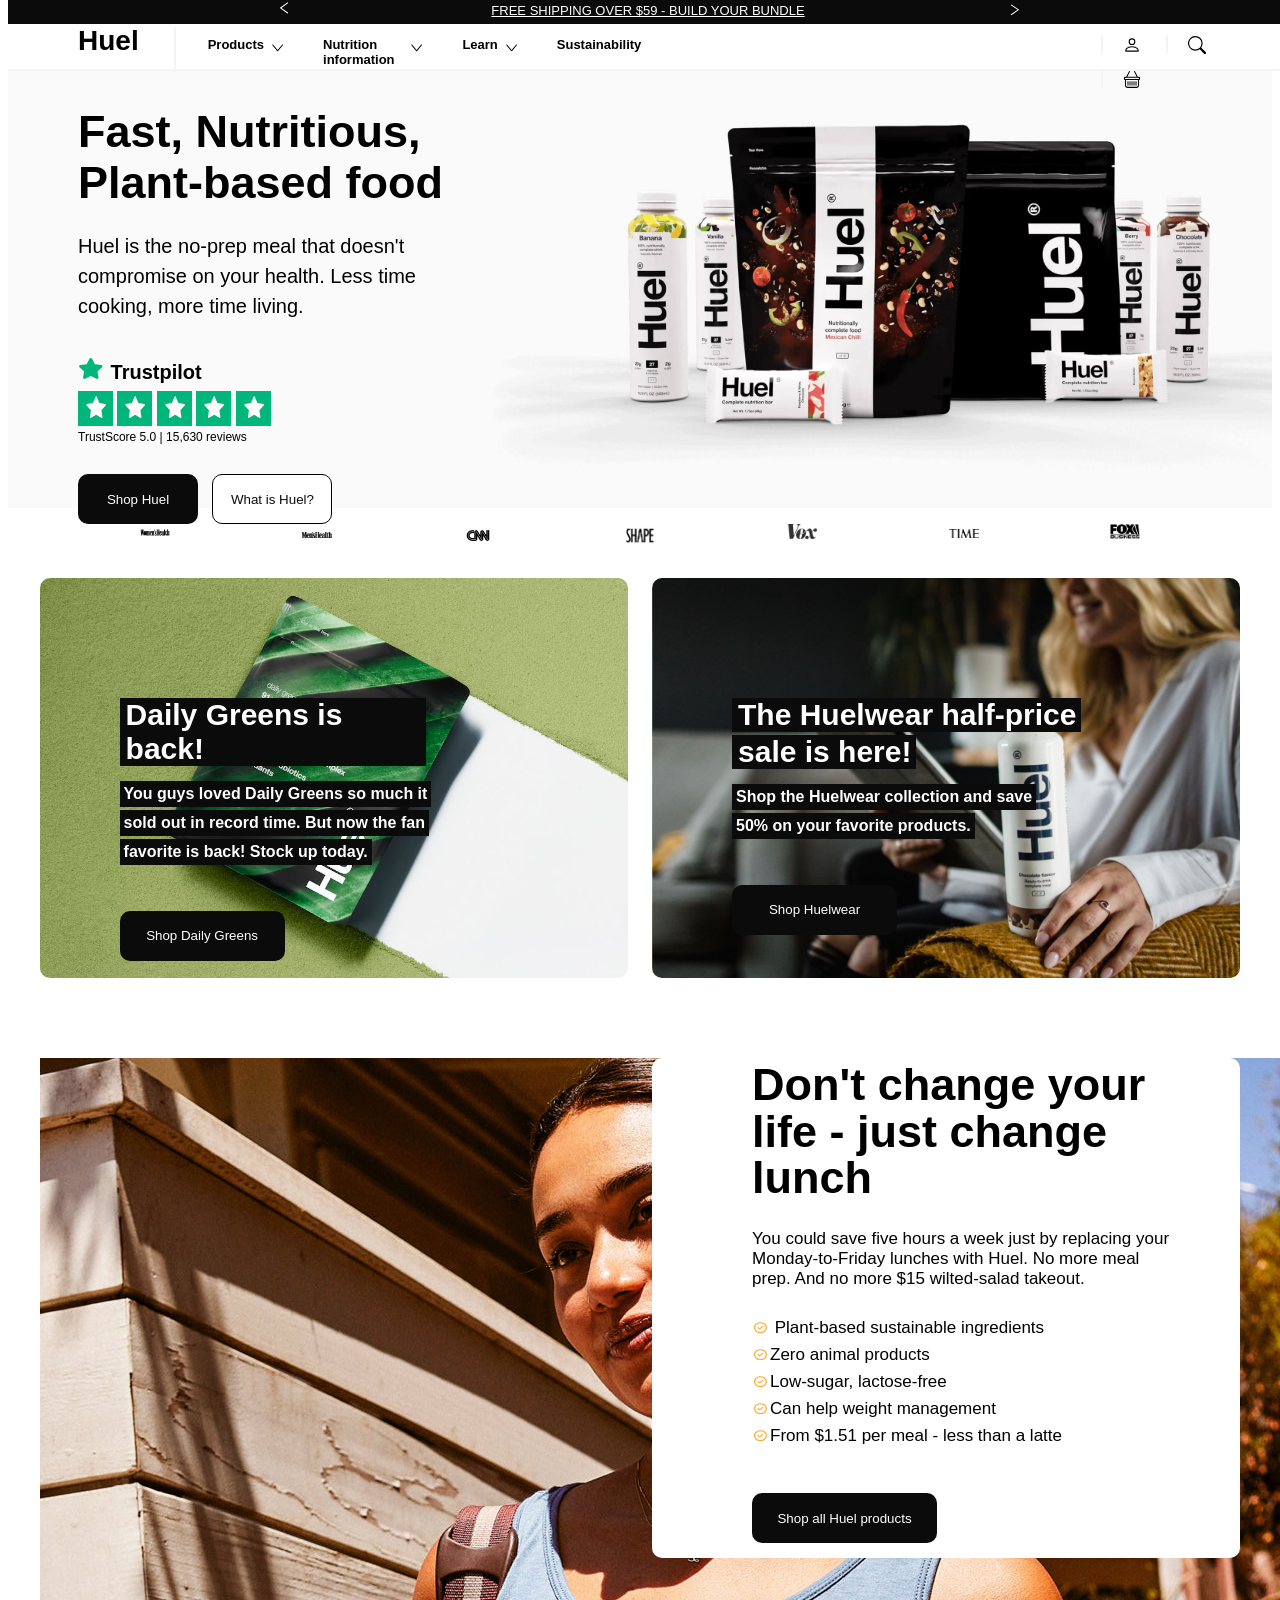
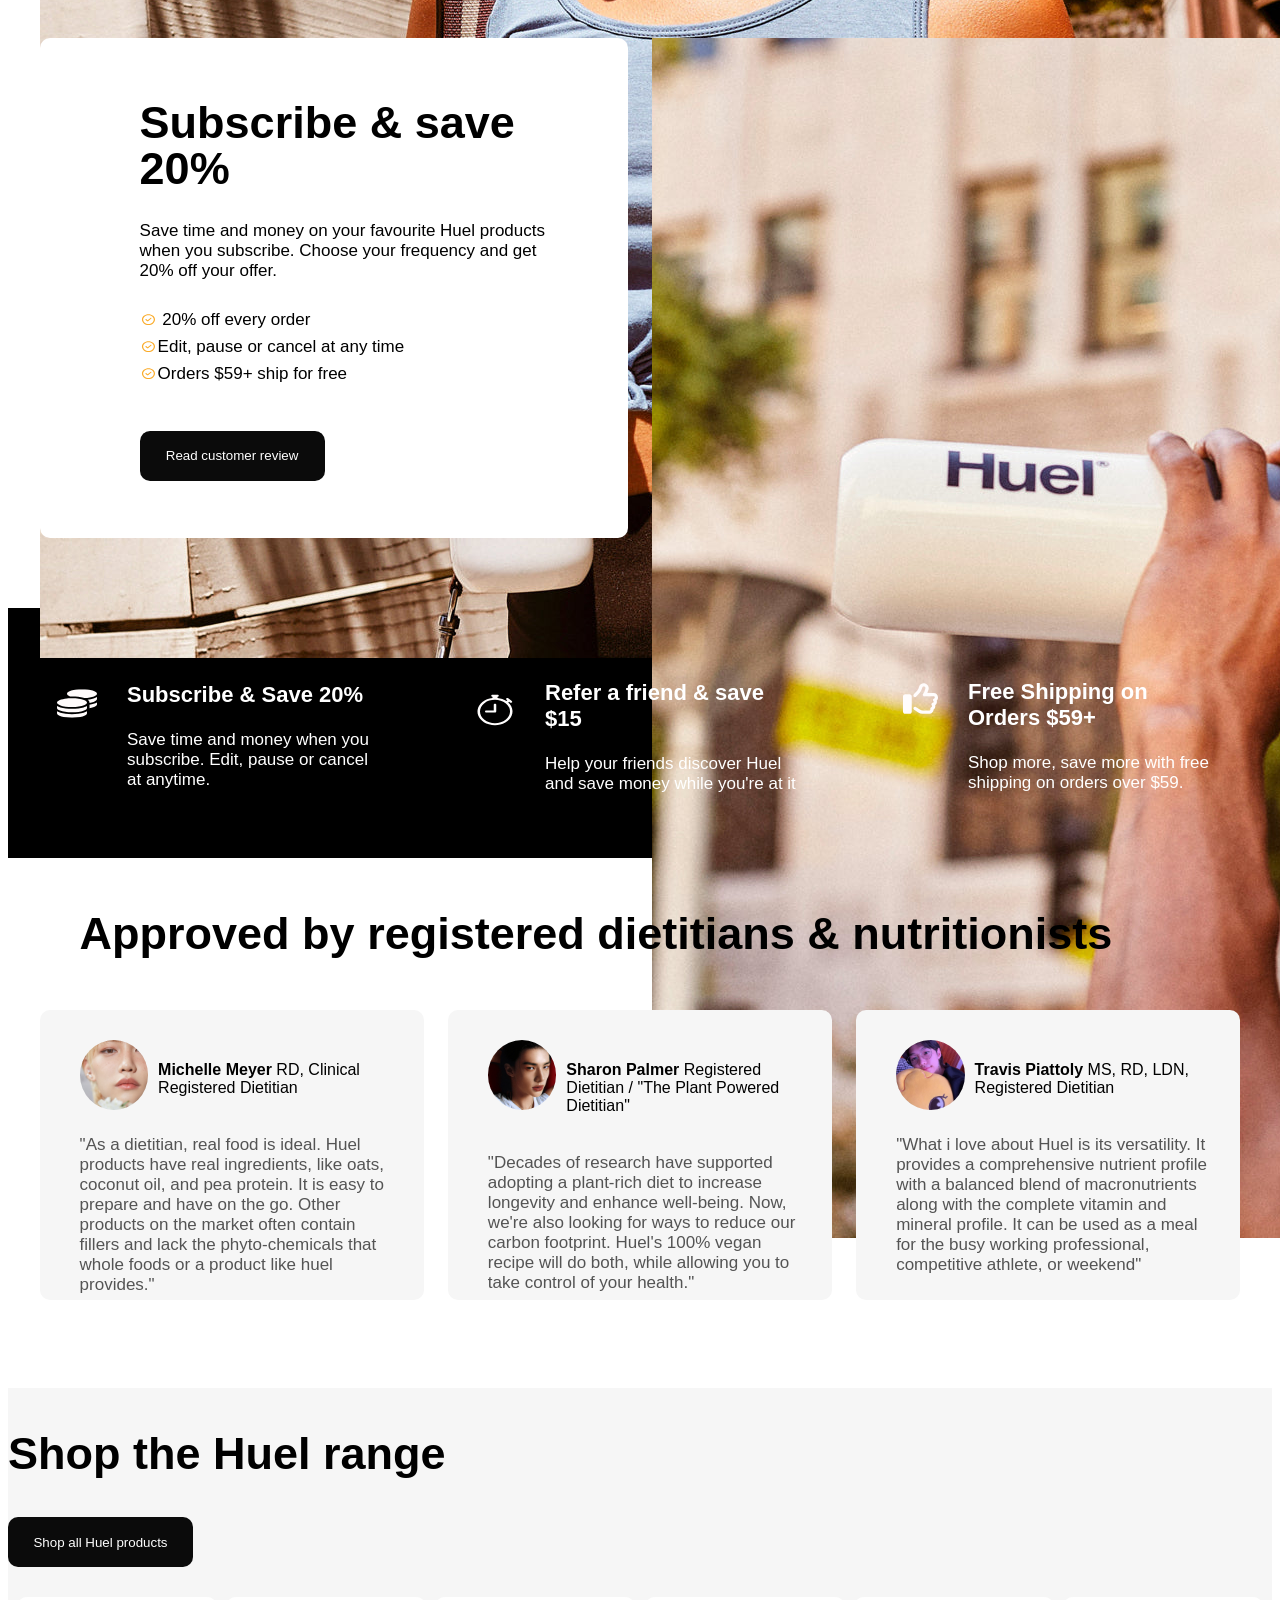
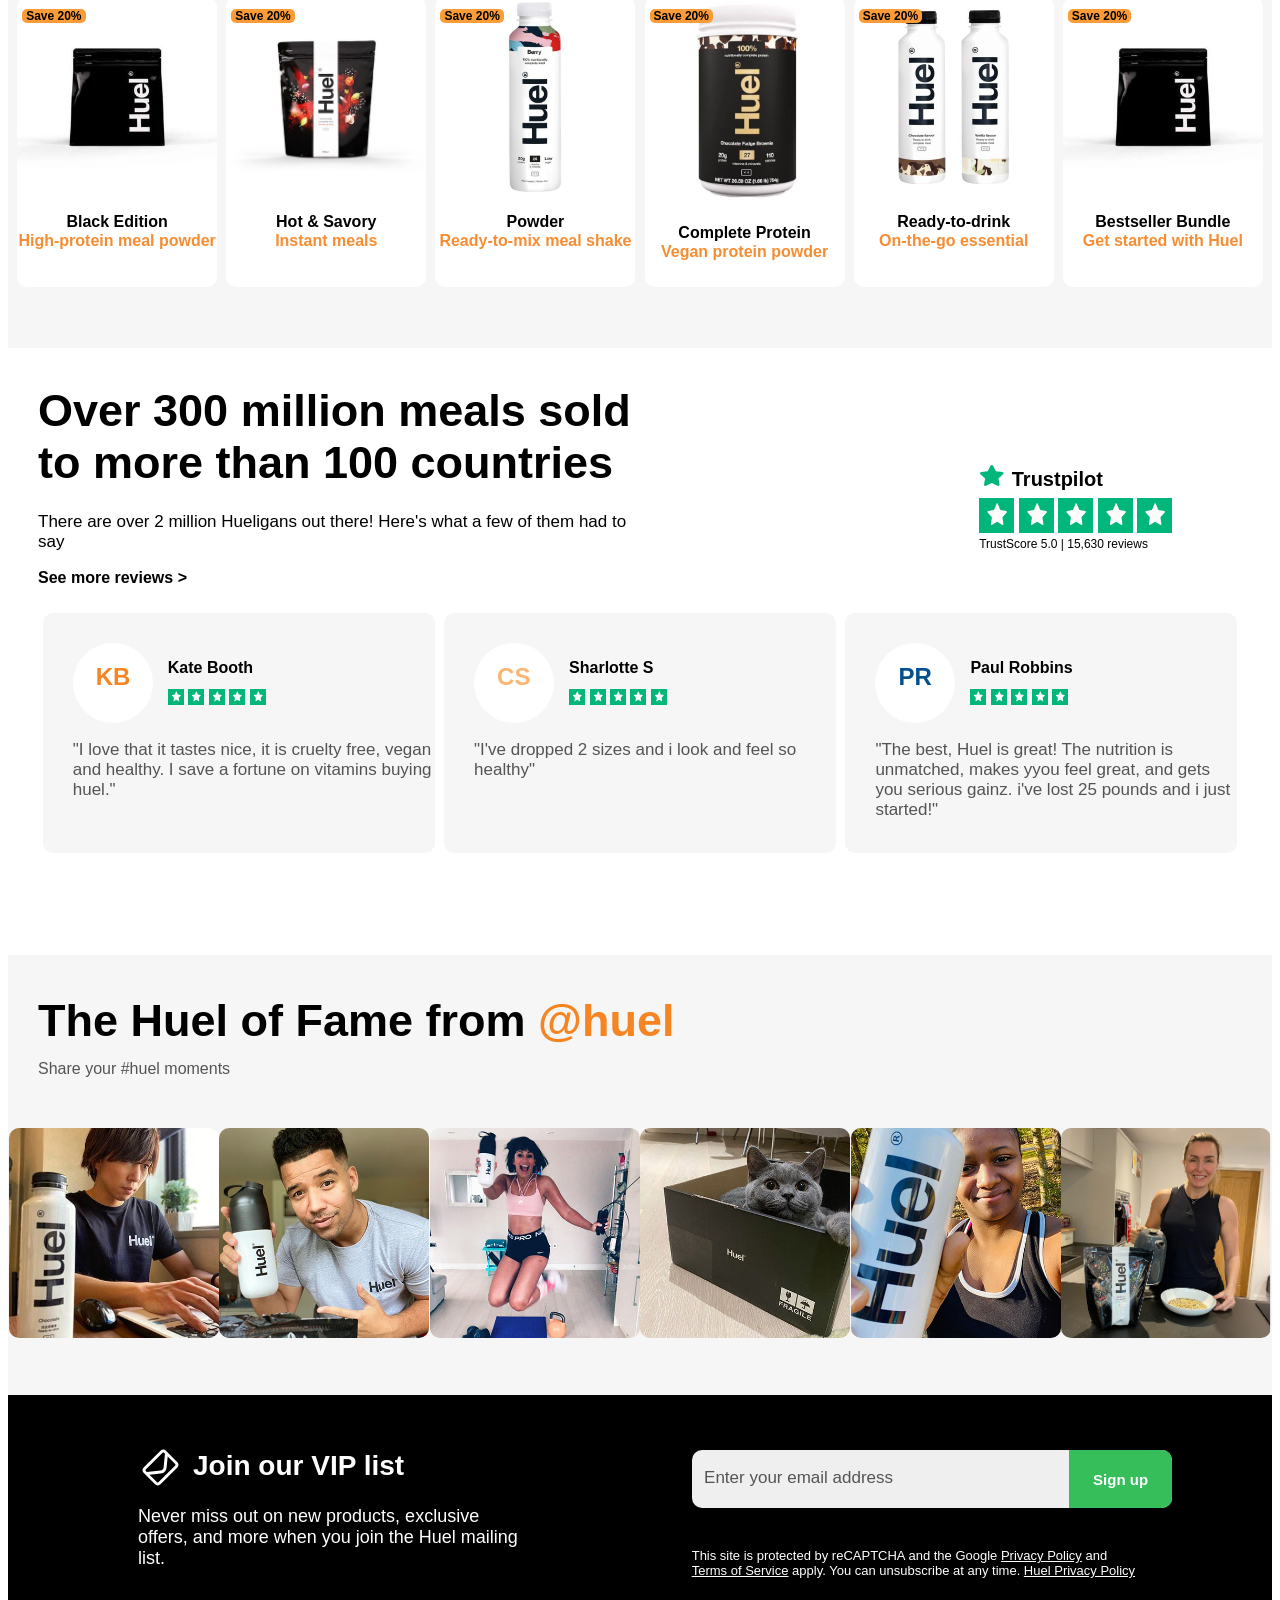
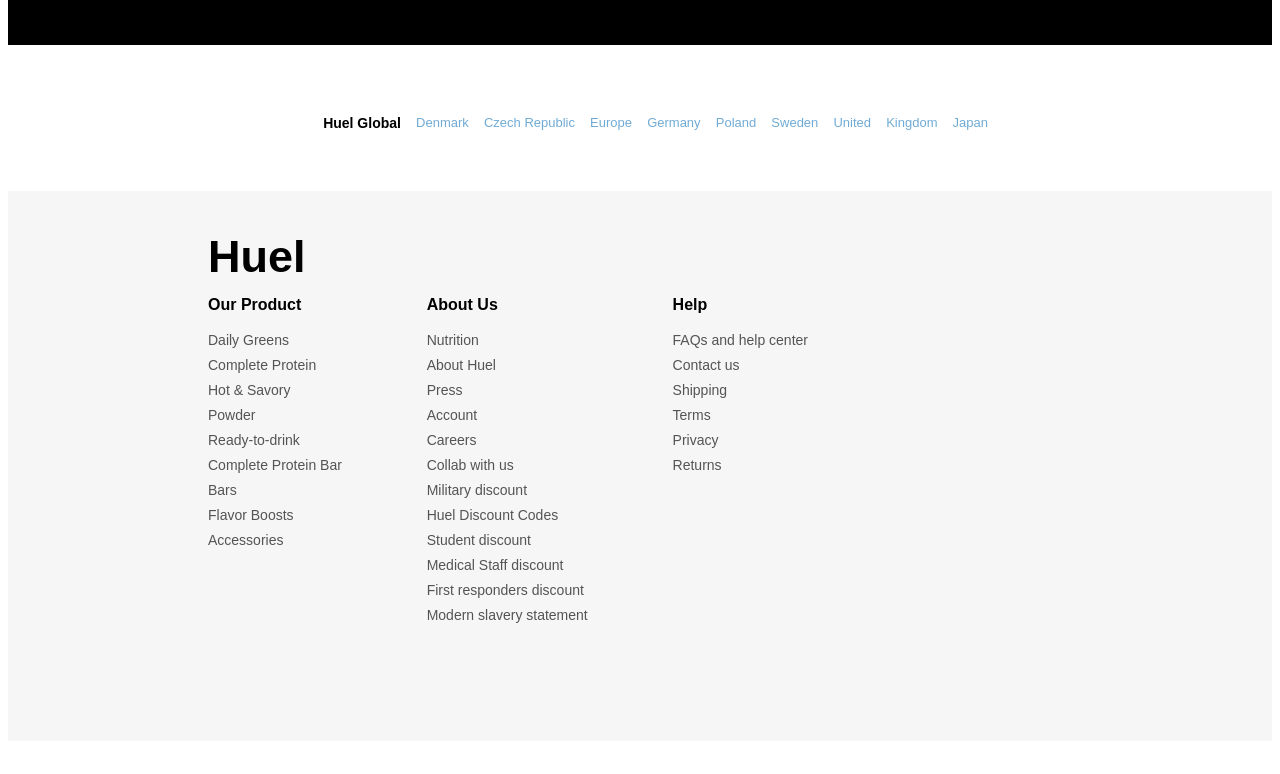
==== commit 0ec65f39: "edit" ====
--- a/index.html
+++ b/index.html
@@ -3,15 +3,15 @@
 <head>
     <meta charset="UTF-8">
     <meta http-equiv="X-UA-Compatible" content="IE=edge">
-    <link rel="stylesheet" href="/huel.css">
-    <link rel="stylesheet" media="screen and (max-width:768px)" href="/media.css">
+    <link rel="stylesheet" href="huel.css">
+    <link rel="stylesheet" media="screen and (max-width:768px)" href="media.css">
     <meta name="viewport" content="width=device-width, initial-scale=1.0">
     <title>Huel.com</title>
 </head>
 <body>
 
     <div id="top">
-        <p> <img src="/ICONS/chevron-left 1.svg" alt="">  <u>FREE SHIPPING OVER $59 - BUILD YOUR BUNDLE</u> <img src="/ICONS/chevron-right 1.svg" alt=""> </p>
+        <p> <img src="ICONS/chevron-left 1.svg" alt="">  <u>FREE SHIPPING OVER $59 - BUILD YOUR BUNDLE</u> <img src="ICONS/chevron-right 1.svg" alt=""> </p>
     </div>
 
     <div id="nav">
@@ -25,11 +25,11 @@
 
             <div class="nav-list">
                 <ul>
-                    <li class="nav-p">Products <img  src="/ICONS/arrow-down.svg" alt=""> </li>
-    
-                    <li class="nav-aw">Nutrition information<img src="/ICONS/arrow-down.svg" alt=""></li>
-    
-                    <li class="nav-aw">Learn <img src="/ICONS/arrow-down.svg" alt=""> </li>
+                    <li class="nav-p">Products <img  src="ICONS/arrow-down.svg" alt=""> </li>
+    
+                    <li class="nav-aw">Nutrition information<img src="ICONS/arrow-down.svg" alt=""></li>
+    
+                    <li class="nav-aw">Learn <img src="ICONS/arrow-down.svg" alt=""> </li>
     
                     <li>Sustainability</li>
 
@@ -41,12 +41,13 @@
             </div>
     
             <div class="nav-icon">
-                <img src="/ICONS/person.svg" alt="">
-                <img src="/ICONS/search.svg" alt="">
-                <img src="/ICONS/bag.svg" alt="">
-            </div>
-    </div>
-
+                <img src="ICONS/person.svg" alt="">
+                <img src="ICONS/search.svg" alt="">
+                <img src="ICONS/bag.svg" alt="">
+            </div>
+    </div>
+
+     
     <div id="main">
         <div class="main-text">
             <div class="h2">
@@ -57,14 +58,14 @@
             <p class="p1">Huel is the no-prep meal that doesn't compromise on your health. Less time cooking, more time living.</p>
 
             <div class="trust">
-                <h3><img src="/ICONS/star.svg" alt=""> Trustpilot</h3>
+                <h3><img src="ICONS/star.svg" alt=""> Trustpilot</h3>
 
                 <div class="green-bg">
-                    <img src="/ICONS/star-bg.svg" alt="">
-                    <img src="/ICONS/star-bg.svg" alt="">
-                    <img src="/ICONS/star-bg.svg" alt="">
-                    <img src="/ICONS/star-bg.svg" alt="">
-                    <img src="/ICONS/star-bg.svg" alt="">
+                    <img src="ICONS/star-bg.svg" alt="">
+                    <img src="ICONS/star-bg.svg" alt="">
+                    <img src="ICONS/star-bg.svg" alt="">
+                    <img src="ICONS/star-bg.svg" alt="">
+                    <img src="ICONS/star-bg.svg" alt="">
                 </div>
 
                 <p class="p2">TrustScore 5.0 | 15,630 reviews</p>
@@ -78,28 +79,28 @@
         </div>
 
         <div class="main-pic">
-            <img src="/Images/main3.jpg" alt="">
+            <img src="Images/main3.jpg" alt="">
         </div>
     </div>
 
     <div class="brands">
-        <p><img src="/Logo/womens-health-magazine-logo-vector.png" alt=""></p>
-
-        <p> <img src="/Logo/343-3439232_mens-health-logo-black-mens-health-logo-png.png" alt=""> </p>
-
-        <p> <img src="/Logo/cnn-logo-logo.png" alt=""> </p>
-
-        <p> <img src="/Logo/Shape_logo.png" alt=""> </p>
-
-        <p> <img src="/Logo/1280px-Vox_logo.svg (1).png" alt=""> </p>
-
-        <p> <img src="/Logo/826-8265816_time-logo-black-time-magazine-logo-black.png" alt=""> </p>
-
-        <p> <img src="/Logo/1280px-Fox_Business_Logo.svg.png" alt=""> </p>
-
-    </div>
-
-    <!-- --------------------------------------------------------NEXT SECTION---------------------------------------------- -->
+        <p><img src="Logo/womens-health-magazine-logo-vector.png" alt=""></p>
+
+        <p> <img src="Logo/343-3439232_mens-health-logo-black-mens-health-logo-png.png" alt=""> </p>
+
+        <p> <img src="Logo/cnn-logo-logo.png" alt=""> </p>
+
+        <p> <img src="Logo/Shape_logo.png" alt=""> </p>
+
+        <p> <img src="Logo/1280px-Vox_logo.svg (1).png" alt=""> </p>
+
+        <p> <img src="Logo/826-8265816_time-logo-black-time-magazine-logo-black.png" alt=""> </p>
+
+        <p> <img src="Logo/1280px-Fox_Business_Logo.svg.png" alt=""> </p>
+
+    </div>
+
+    <!-- --------------------------------------------------------NEXT SECTION----------------------------------------------------------- -->
 
     <div class="pic-info1">
         <div class="info-left">
@@ -129,12 +130,12 @@
         </div>
     </div>
 
-    <!-- -------------------------------------------------------------NEXT SECTION------------------------------------ -->
+    <!-- -------------------------------------------------------------NEXT SECTION------------------------------------------------------- -->
 
 
     <div id="lady">
         <div class="lady-pics">
-
+            <img src="Images/mainlady.jpg" alt="">
         </div>
 
         <div class="lady-text">
@@ -153,16 +154,15 @@
                 </p>
 
                 <div class="lady-list">
-                    <p class="lady-p1"><img src="/ICONS/check.svg" alt=""> Plant-based sustainable ingredients</p>
-
-                    <p class="lady-p2"><img src="/ICONS/check.svg" alt="">Zero animal products</p>
-
-                    <p class="lady-p3"><img src="/ICONS/check.svg" alt="">Low-sugar, lactose-free
-                    </p>
-
-                    <p class="lady-p4"><img src="/ICONS/check.svg" alt="">Can help weight management</p>
-
-                    <p class="lady-p5"><img src="/ICONS/check.svg" alt="">From $1.51 per meal - less than a latte</p>
+                    <p class="lady-p1"><img src="ICONS/check.svg" alt=""> Plant-based sustainable ingredients</p>
+
+                    <p class="lady-p2"><img src="ICONS/check.svg" alt="">Zero animal products</p>
+
+                    <p class="lady-p3"><img src="ICONS/check.svg" alt="">Low-sugar, lactose-free</p>
+
+                    <p class="lady-p4"><img src="ICONS/check.svg" alt="">Can help weight management</p>
+
+                    <p class="lady-p5"><img src="ICONS/check.svg" alt="">From $1.51 per meal - less than a latte</p>
                 </div>
 
                 <button class="bt4">Shop all Huel products</button>
@@ -170,11 +170,11 @@
         </div>
     </div>
 
-    <!-- -----------------------------------------------MAN SECTION_____________________________________ -->
+    <!-- ----------------------------------------------------------MAN SECTION----------------------------------------------------------- -->
 
     <div id="man">
         <div class="man-pics">
-
+            <img src="Images/mainman.jpg" alt="">
         </div>
 
         <div class="man-text">
@@ -191,11 +191,11 @@
                 <p class="man-p">Save time and money on your favourite Huel products when you subscribe. Choose your frequency and get 20% off your offer.</p>
 
                 <div class="man-list">
-                    <p class="man-p1"><img src="/ICONS/check.svg" alt=""> 20% off every order</p>
-
-                    <p class="man-p2"><img src="/ICONS/check.svg" alt="">Edit, pause or cancel at any time</p>
-
-                    <p class="man-p3"><img src="/ICONS/check.svg" alt="">Orders $59+ ship for free</p>
+                    <p class="man-p1"><img src="ICONS/check.svg" alt=""> 20% off every order</p>
+
+                    <p class="man-p2"><img src="ICONS/check.svg" alt="">Edit, pause or cancel at any time</p>
+
+                    <p class="man-p3"><img src="ICONS/check.svg" alt="">Orders $59+ ship for free</p>
                 </div>
 
                 <button class="bt4">Read customer review</button>
@@ -204,12 +204,12 @@
     </div>
 
 
-    <!-- ------------------------------------------------------------BLACK SECTION------------------------------------------ -->
+    <!-- ------------------------------------------------------------BLACK SECTION------------------------------------------------------- -->
 
 
     <div id="black-bg">
         <div class="sub1">
-            <img src="/ICONS/coins.svg" alt="">
+            <img src="ICONS/coins.svg" alt="">
             <div>
                 <h3>Subscribe & Save 20%</h3>
                 <p>Save time and money when you subscribe. Edit, pause or cancel at anytime.</p>
@@ -217,7 +217,7 @@
         </div>
 
         <div class="sub2">
-            <img src="/ICONS/clock.svg" alt="">
+            <img src="ICONS/clock.svg" alt="">
             <div>
                 <h3>Refer a friend & save $15</h3>
                 <p>Help your friends discover Huel and save money while you're at it</p>
@@ -225,7 +225,7 @@
         </div>
 
         <div class="sub3">
-            <img src="/ICONS/thumbs.svg" alt="">
+            <img src="ICONS/thumbs.svg" alt="">
             <div>
                 <h3>Free Shipping on Orders $59+</h3>
                 <p>Shop more, save more with free shipping on orders over $59.</p>
@@ -234,7 +234,7 @@
     </div>
 
 
-    <!-- -----------------------------------------------------------------REGISTER SECTION------------------------ -->
+    <!-- -----------------------------------------------------------------REGISTER SECTION----------------------------------------------- -->
 
     <div id="reg">
         <h2>Approved by registered dietitians & nutritionists</h2>
@@ -243,7 +243,7 @@
 
             <div class="diet-box1">
                 <div class="diet-head">
-                    <img src="/Images/lix.jpg" alt="">
+                    <img src="Images/lix.jpg" alt="">
                     <p><b>Michelle Meyer</b> RD, Clinical Registered Dietitian</p>
                 </div>
 
@@ -252,7 +252,7 @@
 
             <div class="diet-box2">
                 <div class="diet-head">
-                    <img src="/Images/sam.jpg" alt="">
+                    <img src="Images/sam.jpg" alt="">
                     <p><b>Sharon Palmer</b> Registered Dietitian / "The Plant Powered Dietitian"</p>
                 </div>
 
@@ -262,7 +262,7 @@
 
             <div class="diet-box3">
                 <div class="diet-head">
-                    <img src="/Images/bokari.jpg" alt="">
+                    <img src="Images/bokari.jpg" alt="">
                     <p><b>Travis Piattoly</b> MS, RD, LDN, Registered Dietitian</p>
                 </div>
 
@@ -283,7 +283,7 @@
             <div class="order-box">
                 <h3>Save 20%</h3>
                 <div class="order-content">
-                    <img src="/Images/blackbag.jpg" alt="">
+                    <img src="Images/blackbag.jpg" alt="">
                     <p>Black Edition</p>
                     <p class="orange-p">High-protein meal powder</p>
                 </div>
@@ -293,7 +293,7 @@
             <div class="order-box">
                 <h3>Save 20%</h3>
                 <div class="order-content">
-                    <img src="/Images/blackred.jpg" alt="">
+                    <img src="Images/blackred.jpg" alt="">
                     <p>Hot & Savory</p>
                     <p class="orange-p">Instant meals</p>
                 </div>
@@ -303,7 +303,7 @@
             <div class="order-box">
                 <h3>Save 20%</h3>
                 <div class="order-content">
-                    <img src="/Images/1bottle.jpg" alt="">
+                    <img src="Images/1bottle.jpg" alt="">
                     <p>Powder</p>
                     <p class="orange-p">Ready-to-mix meal shake</p>
                 </div>
@@ -313,7 +313,7 @@
             <div class="order-box">
                 <h3>Save 20%</h3>
                 <div class="order-content">
-                    <img src="/Images/container.jpg" alt="">
+                    <img src="Images/container.jpg" alt="">
                     <p>Complete Protein</p>
                     <p class="orange-p">Vegan protein powder</p>
                 </div>
@@ -323,7 +323,7 @@
             <div class="order-box">
                 <h3>Save 20%</h3>
                 <div class="order-content">
-                    <img src="/Images/2bottle.jpg" alt="">
+                    <img src="Images/2bottle.jpg" alt="">
                     <p>Ready-to-drink</p>
                     <p class="orange-p">On-the-go essential</p>
                 </div>
@@ -333,7 +333,7 @@
             <div class="order-box">
                 <h3>Save 20%</h3>
                 <div class="order-content">
-                    <img src="/Images/blackbag.jpg" alt="">
+                    <img src="Images/blackbag.jpg" alt="">
                     <p>Bestseller Bundle</p>
                     <p class="orange-p">Get started with Huel</p>
                 </div>
@@ -357,14 +357,14 @@
     
             <div class="meal-stars">
                 <div class="meal-trust">
-                    <h3><img src="/ICONS/star.svg" alt=""> Trustpilot</h3>
+                    <h3><img src="ICONS/star.svg" alt=""> Trustpilot</h3>
     
                     <div class="green-bg">
-                        <img src="/ICONS/star-bg.svg" alt="">
-                        <img src="/ICONS/star-bg.svg" alt="">
-                        <img src="/ICONS/star-bg.svg" alt="">
-                        <img src="/ICONS/star-bg.svg" alt="">
-                        <img src="/ICONS/star-bg.svg" alt="">
+                        <img src="ICONS/star-bg.svg" alt="">
+                        <img src="ICONS/star-bg.svg" alt="">
+                        <img src="ICONS/star-bg.svg" alt="">
+                        <img src="ICONS/star-bg.svg" alt="">
+                        <img src="ICONS/star-bg.svg" alt="">
                     </div>
     
                     <p class="p2">TrustScore 5.0 | 15,630 reviews</p>
@@ -382,11 +382,11 @@
                     <div class="head-text">
                         <h4>Kate Booth</h4>
                         <p>
-                            <img src="/ICONS/star-bg.svg" alt="">
-                            <img src="/ICONS/star-bg.svg" alt="">
-                            <img src="/ICONS/star-bg.svg" alt="">
-                            <img src="/ICONS/star-bg.svg" alt="">
-                            <img src="/ICONS/star-bg.svg" alt="">
+                            <img src="ICONS/star-bg.svg" alt="">
+                            <img src="ICONS/star-bg.svg" alt="">
+                            <img src="ICONS/star-bg.svg" alt="">
+                            <img src="ICONS/star-bg.svg" alt="">
+                            <img src="ICONS/star-bg.svg" alt="">
                         </p>
                     </div>
                 </div>
@@ -405,11 +405,11 @@
                     <div class="head-text">
                         <h4>Sharlotte S</h4>
                         <p>
-                            <img src="/ICONS/star-bg.svg" alt="">
-                            <img src="/ICONS/star-bg.svg" alt="">
-                            <img src="/ICONS/star-bg.svg" alt="">
-                            <img src="/ICONS/star-bg.svg" alt="">
-                            <img src="/ICONS/star-bg.svg" alt="">
+                            <img src="ICONS/star-bg.svg" alt="">
+                            <img src="ICONS/star-bg.svg" alt="">
+                            <img src="ICONS/star-bg.svg" alt="">
+                            <img src="ICONS/star-bg.svg" alt="">
+                            <img src="ICONS/star-bg.svg" alt="">
                         </p>
                     </div>
                 </div>
@@ -428,11 +428,11 @@
                     <div class="head-text">
                         <h4>Paul Robbins</h4>
                         <p>
-                            <img src="/ICONS/star-bg.svg" alt="">
-                            <img src="/ICONS/star-bg.svg" alt="">
-                            <img src="/ICONS/star-bg.svg" alt="">
-                            <img src="/ICONS/star-bg.svg" alt="">
-                            <img src="/ICONS/star-bg.svg" alt="">
+                            <img src="ICONS/star-bg.svg" alt="">
+                            <img src="ICONS/star-bg.svg" alt="">
+                            <img src="ICONS/star-bg.svg" alt="">
+                            <img src="ICONS/star-bg.svg" alt="">
+                            <img src="ICONS/star-bg.svg" alt="">
                         </p>
                     </div>
                 </div>
@@ -445,7 +445,7 @@
     </div>
 
 
-<!-- ----------------------------------------------------------------FAME SECTION-------------------------------------------------------------- -->
+<!-- ----------------------------------------------------------------FAME SECTION------------------------------------------------------- -->
 
     <div id="fame">
         <h2 class="fame-1h2">The Huel of Fame from <span>@huel</span></h2>
@@ -455,12 +455,12 @@
         <p>Share your #huel moments</p>
 
         <div class="fame-pics">
-            <img src="/Images/computer.jpg" alt="">
-            <img src="/Images/eyebrows.jpg" alt="">
-            <img src="/Images/jump.jpg" alt="">
-            <img src="/Images/cat.jpg" alt="">
-            <img src="/Images/zoom.jpg" alt="">
-            <img src="/Images/kitchen.png" alt="">
+            <img src="Images/computer.jpg" alt="">
+            <img src="Images/eyebrows.jpg" alt="">
+            <img src="Images/jump.jpg" alt="">
+            <img src="Images/cat.jpg" alt="">
+            <img src="Images/zoom.jpg" alt="">
+            <img src="Images/kitchen.png" alt="">
         </div>
     </div>
 
@@ -471,7 +471,7 @@
 
     <div id="sign">
         <div class="vip">
-            <h2><img src="/ICONS/envelope.svg" alt="">Join our VIP list</h2>
+            <h2><img src="ICONS/envelope.svg" alt="">Join our VIP list</h2>
             <p>Never miss out on new products, exclusive offers, and more when you join the Huel mailing list.</p>
         </div>
 
@@ -490,7 +490,7 @@
         </div>
     </div>
 
-<!-- --------------------------------------------------------------------COUNTRY SECTION---------------------------------------------------------- -->
+<!-- ---------------------------------------------------------------COUNTRY SECTION----------------------------------------------------- -->
 
     <div id="country">
         <div class="countries">
--- a/huel.css
+++ b/huel.css
@@ -224,7 +224,6 @@
 .health{
     width: 50px;
     height: 10px;
-    background-color: pink;
 }
 
 .brands{
@@ -258,7 +257,7 @@
     width: 49%;
     height: 100%;
     border-radius: 10px;
-    background-image: url(/Images/greenpack.jpg);
+    background-image: url(Images/greenpack.jpg);
     background-position: center;
     background-size: cover;
 }
@@ -286,7 +285,7 @@
     height: 100%;
     background-color: pink;
     border-radius: 10px;
-    background-image: url(/Images/vibe.jpg);
+    background-image: url(Images/vibe.jpg);
     background-position: center;
     background-size: cover;
 }
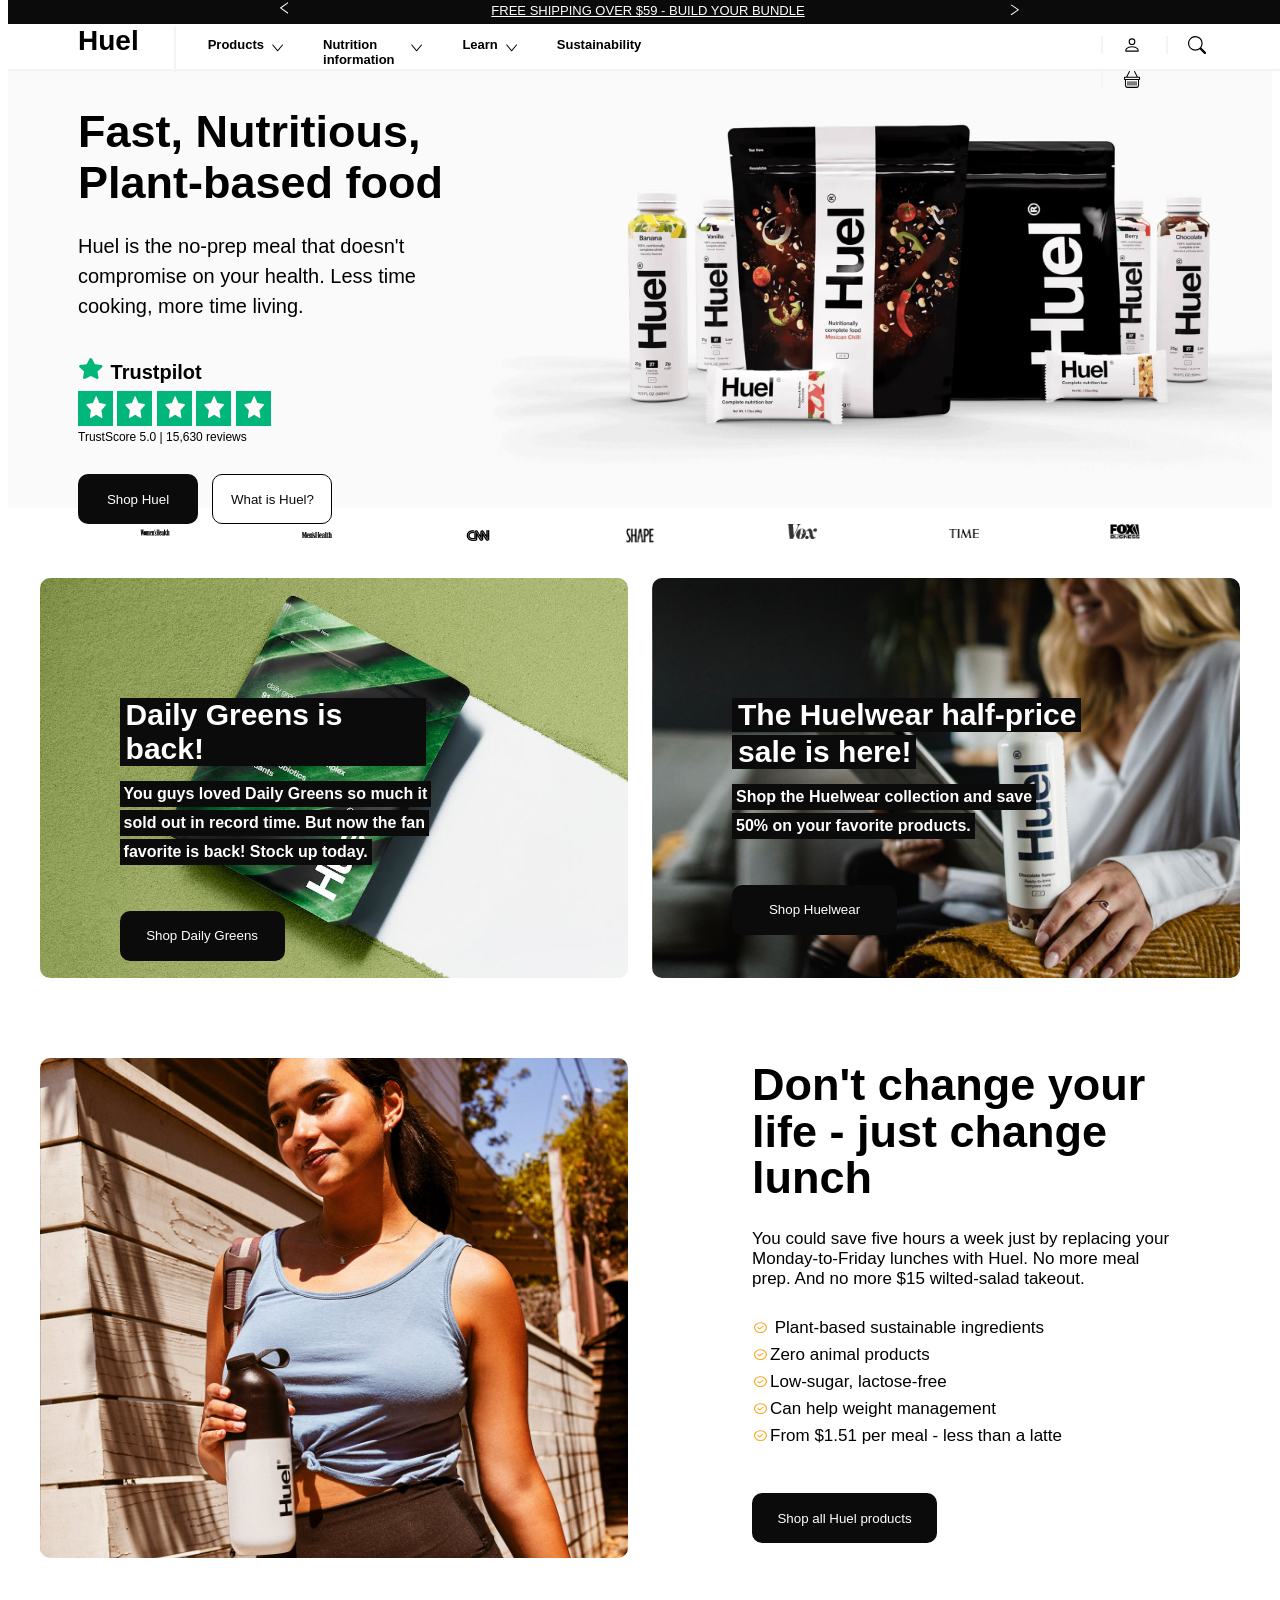
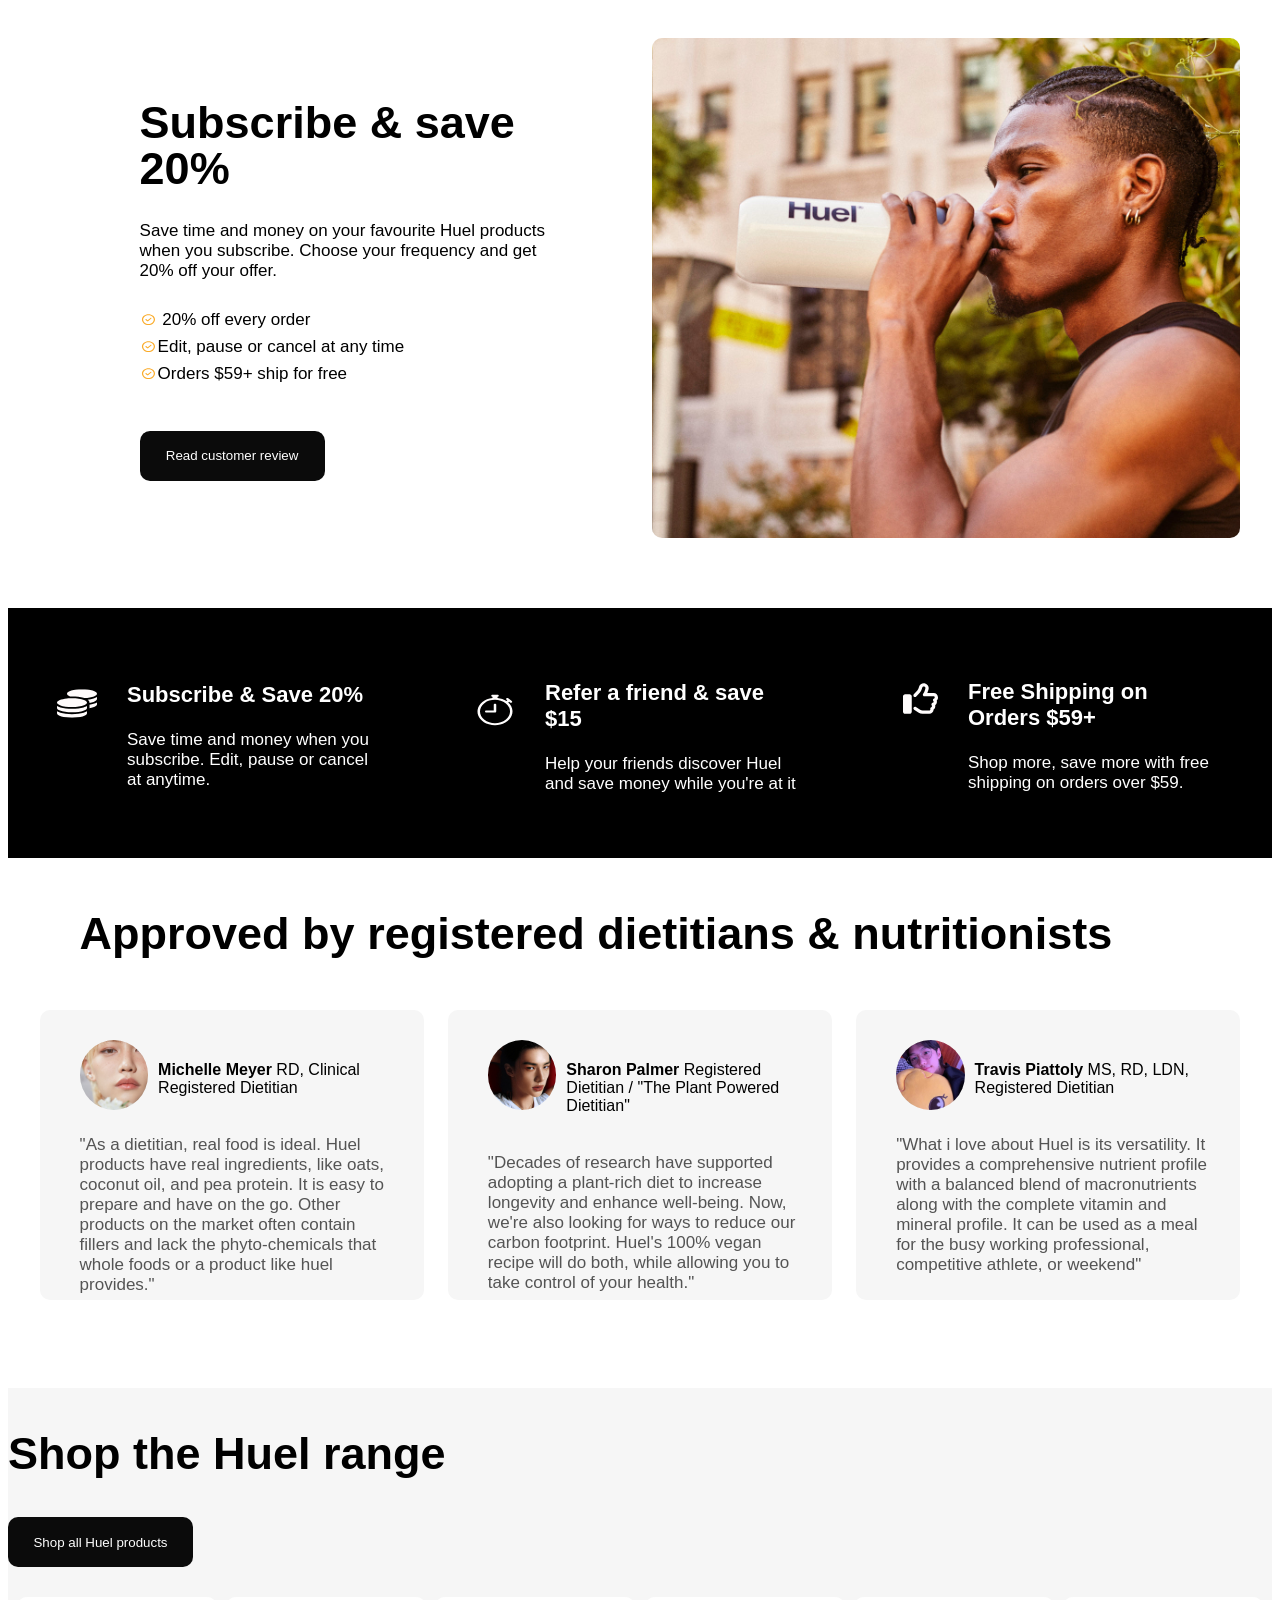
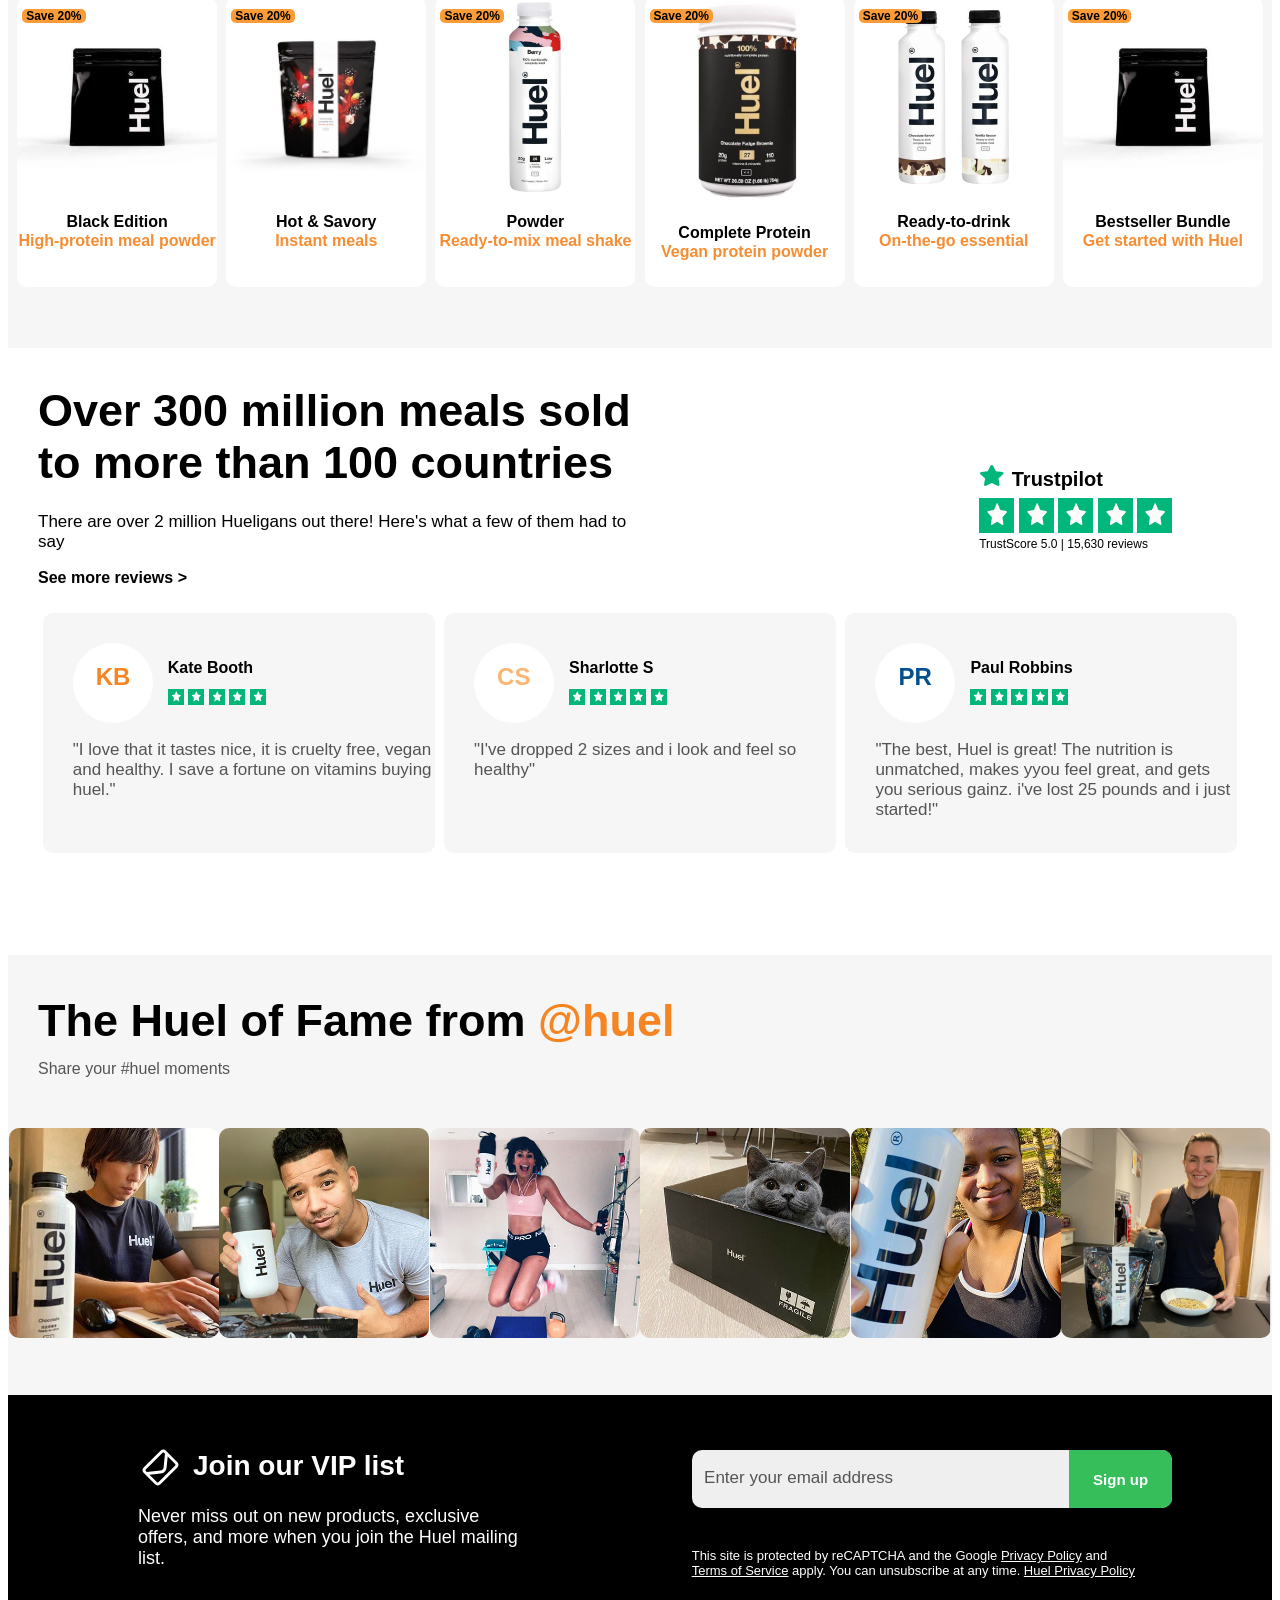
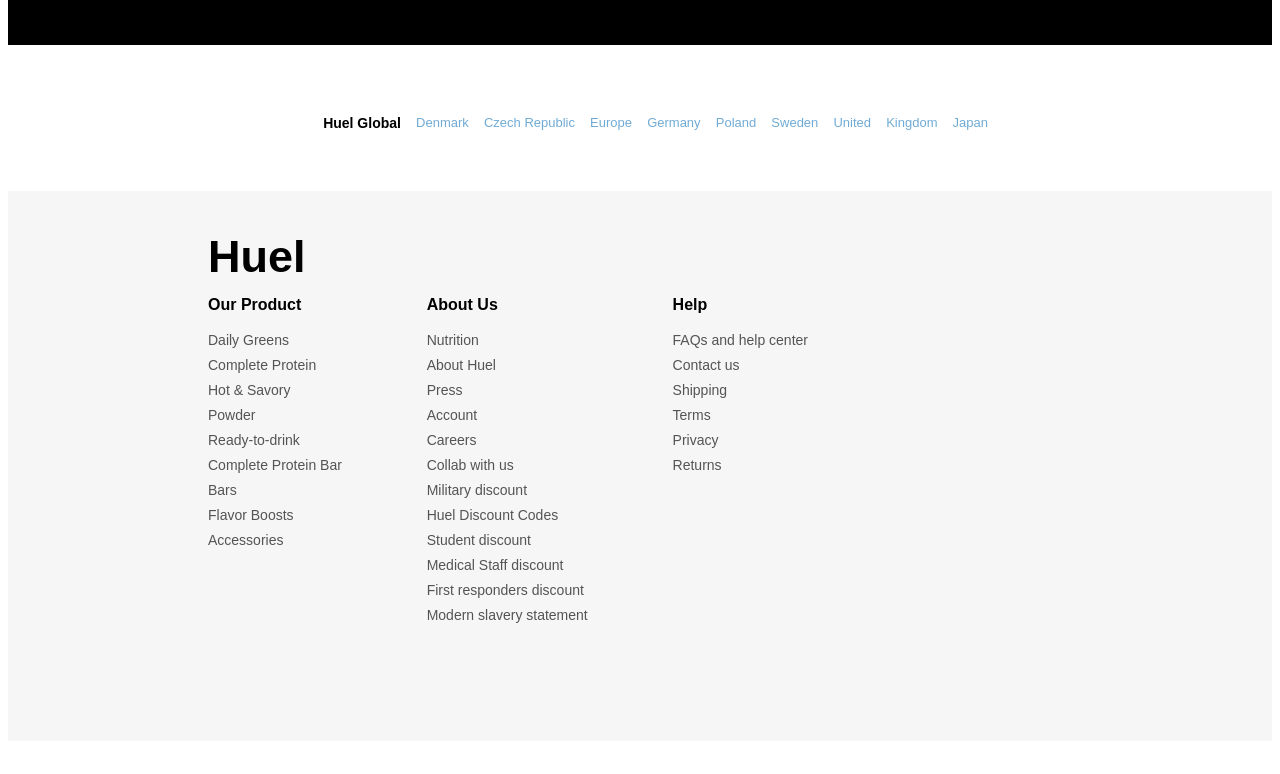
==== commit 7bc86846: "edit" ====
--- a/index.html
+++ b/index.html
@@ -135,7 +135,6 @@
 
     <div id="lady">
         <div class="lady-pics">
-            <img src="Images/mainlady.jpg" alt="">
         </div>
 
         <div class="lady-text">
@@ -174,7 +173,6 @@
 
     <div id="man">
         <div class="man-pics">
-            <img src="Images/mainman.jpg" alt="">
         </div>
 
         <div class="man-text">
--- a/huel.css
+++ b/huel.css
@@ -380,7 +380,7 @@
 .lady-pics{
     height: 100%;
     width: 49%;
-    background-image: url(/Images/mainlady.jpg);
+    background-image: url(Images/mainlady.jpg);
     border-radius: 10px;
     background-position: center;
     background-size: cover;
@@ -480,7 +480,7 @@
 .man-pics{
     height: 100%;
     width: 49%;
-    background-image: url(/Images/mainman.jpg);
+    background-image: url(Images/mainman.jpg);
     border-radius: 10px;
     background-position: center;
     background-size: cover;
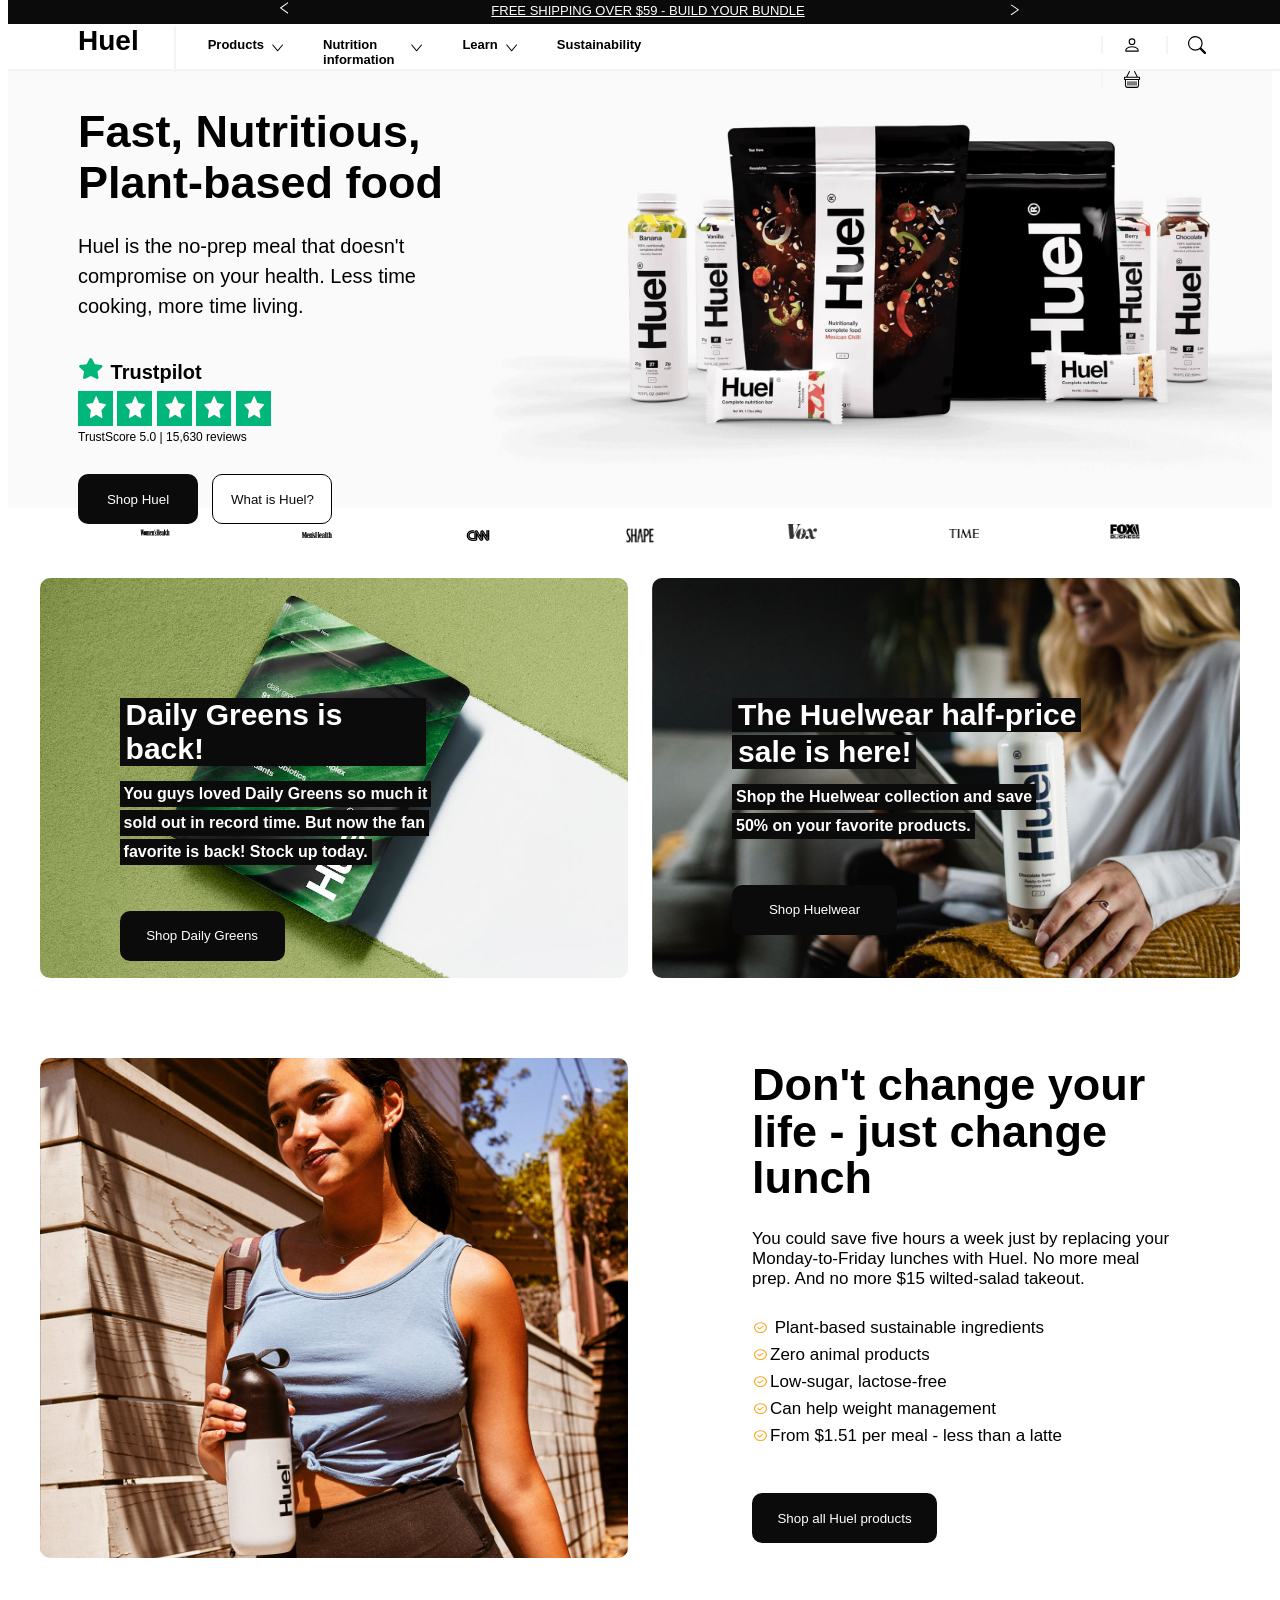
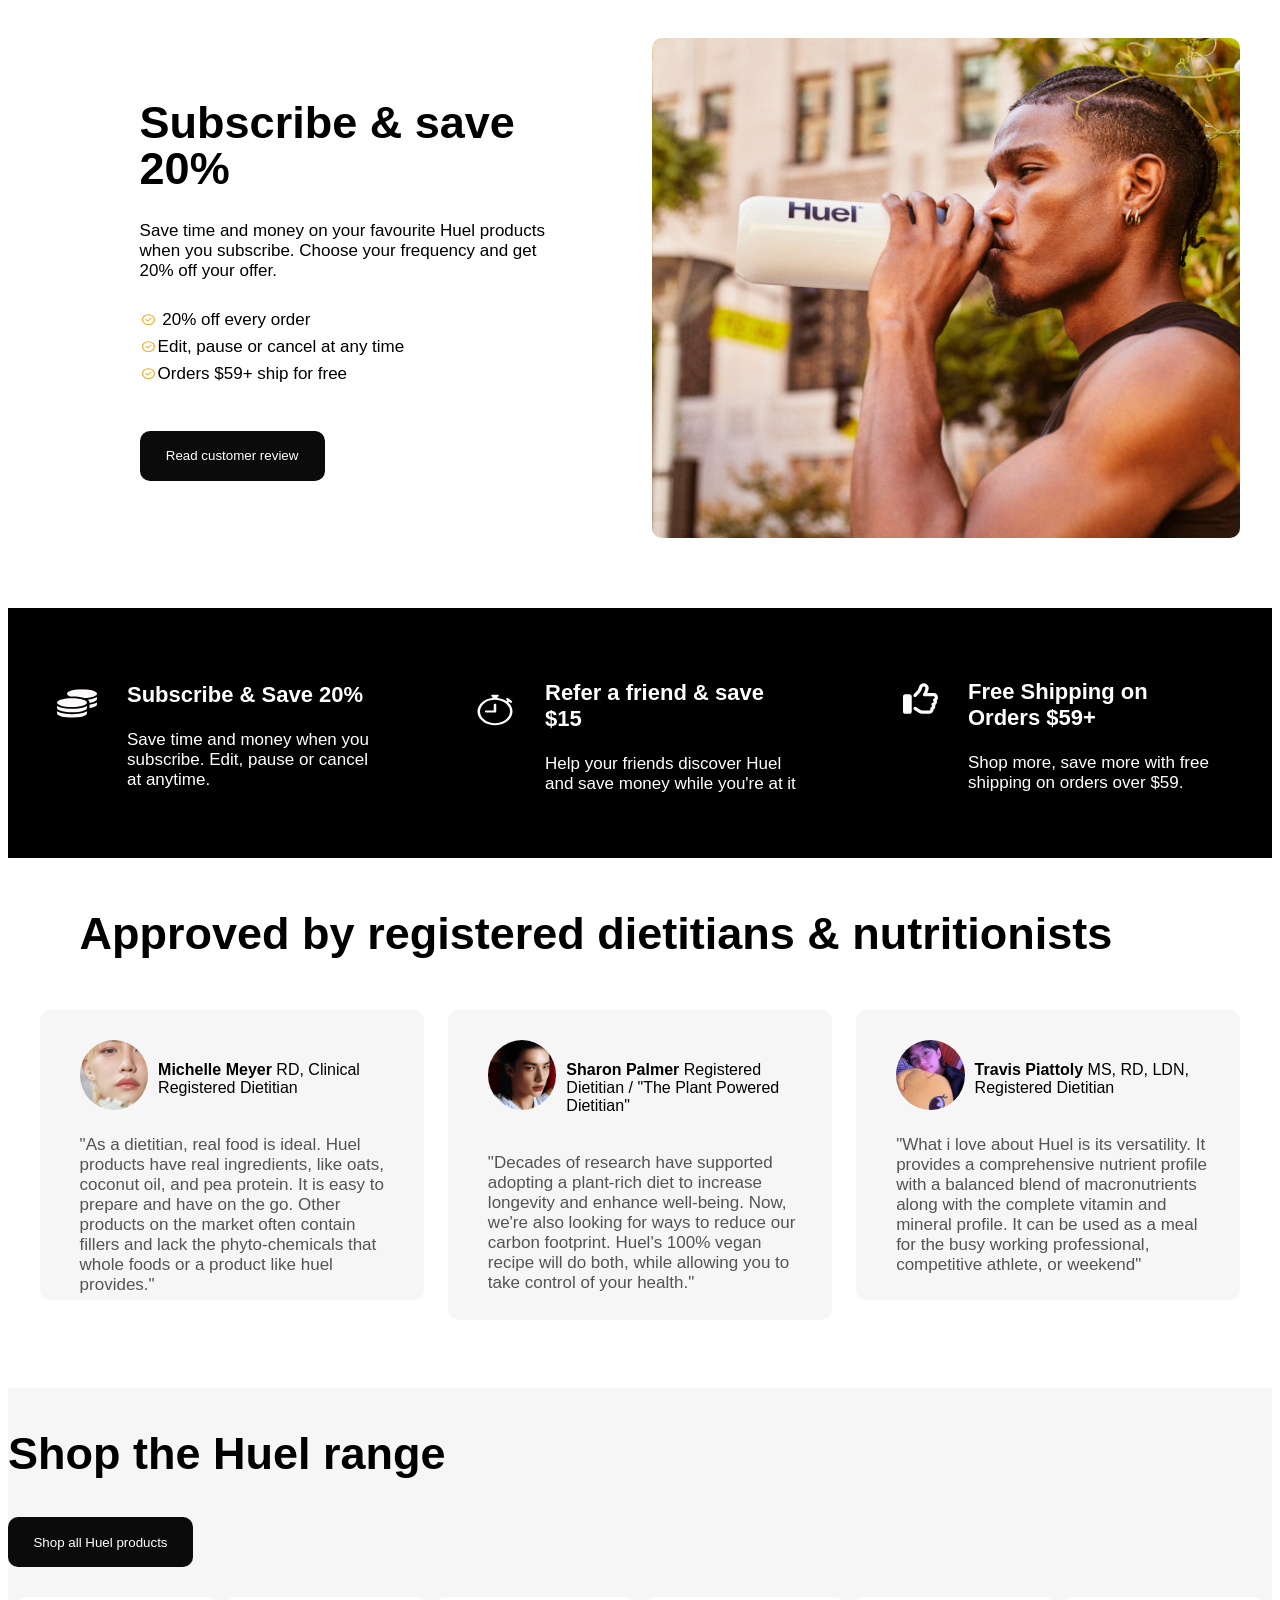
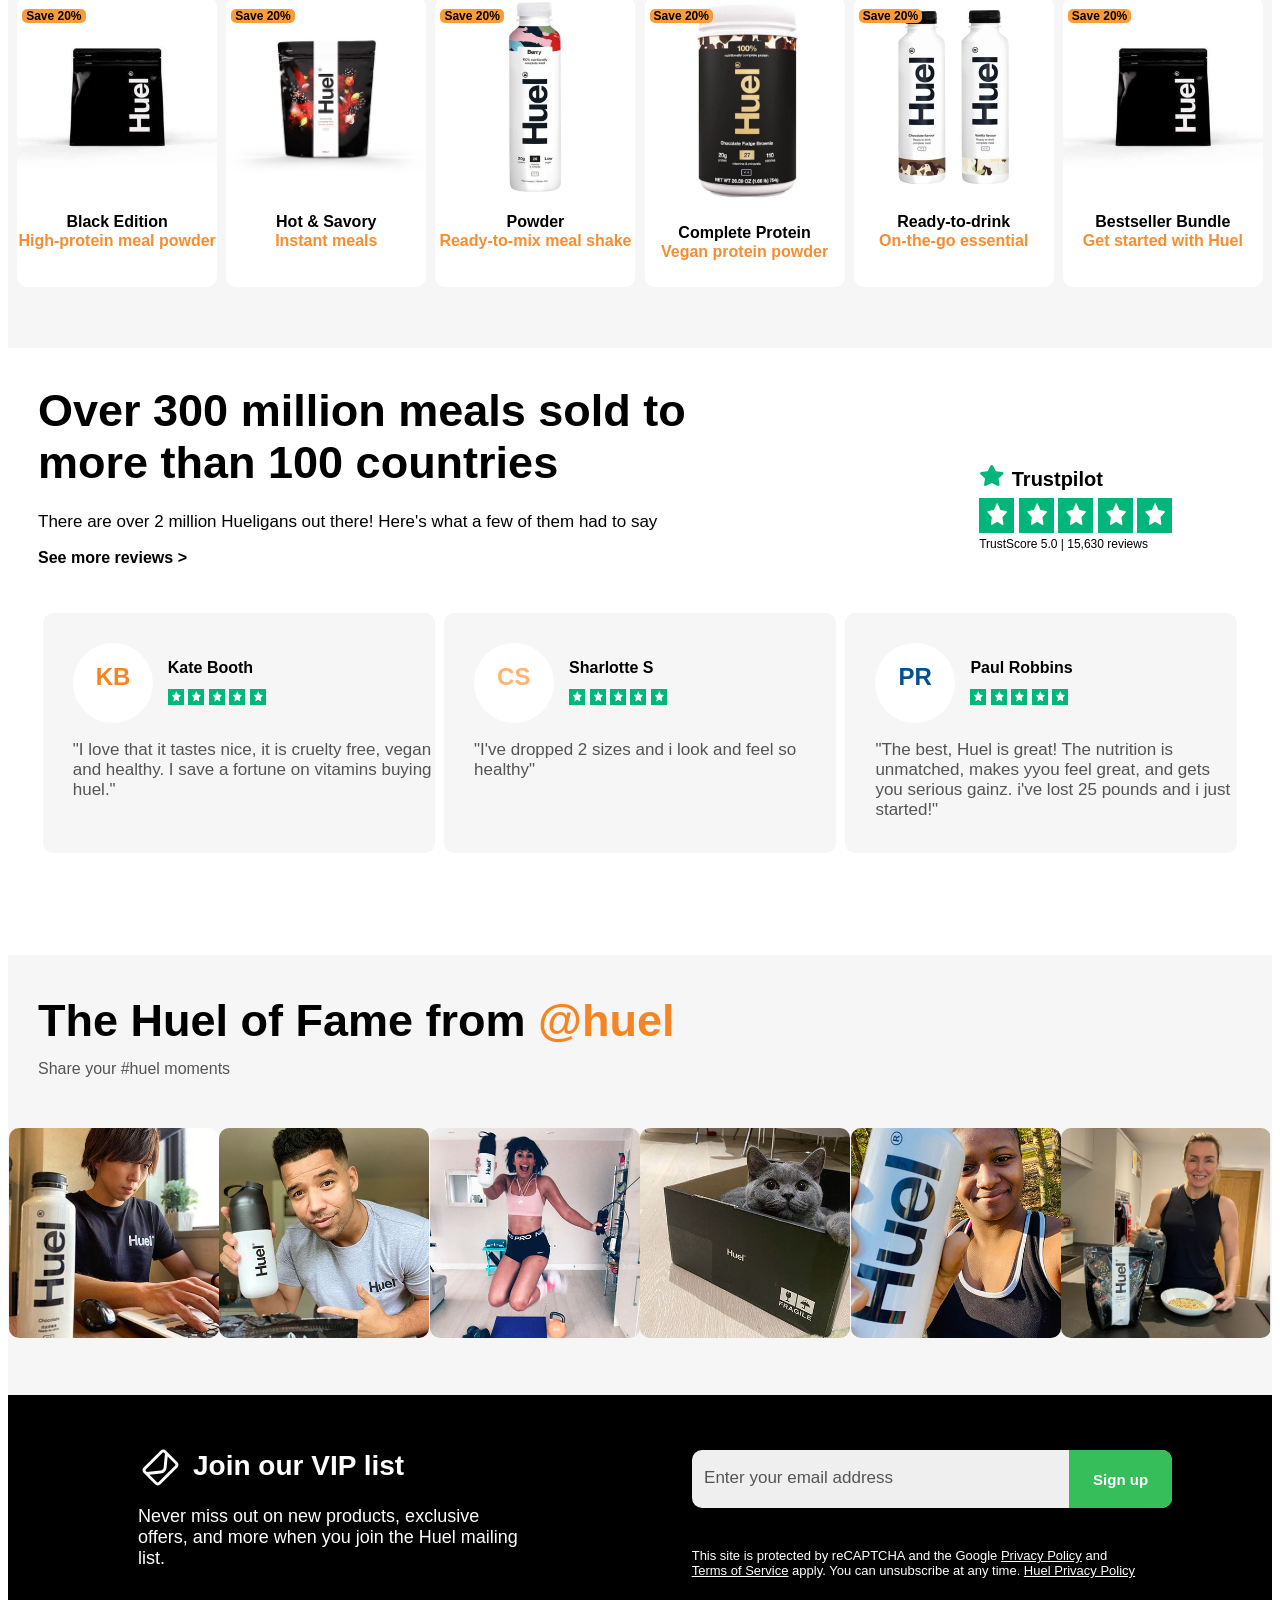
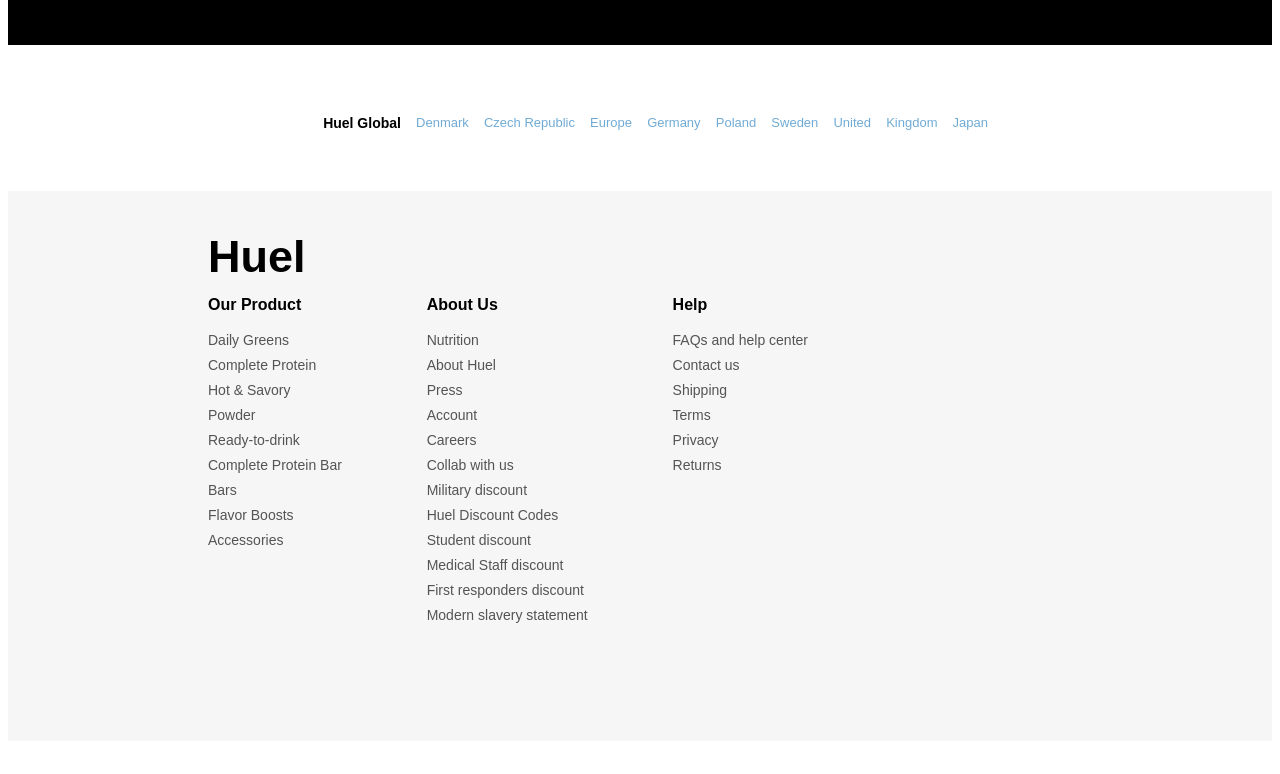
==== commit 48a28112: "edit" ====
--- a/index.html
+++ b/index.html
@@ -14,6 +14,11 @@
         <p> <img src="ICONS/chevron-left 1.svg" alt="">  <u>FREE SHIPPING OVER $59 - BUILD YOUR BUNDLE</u> <img src="ICONS/chevron-right 1.svg" alt=""> </p>
     </div>
 
+
+    <div id="top-show">
+        <p> <img src="ICONS/chevron-left 1.svg" alt="">  <u>FREE SHIPPING OVER $59 - BUILD YOUR BUNDLE</u> <img src="ICONS/chevron-right 1.svg" alt=""> </p>
+    </div>
+
     <div id="nav">
         <div class="menu">
             <p>Menu</p>
@@ -482,8 +487,8 @@
                     <p>Sign up</p>
                 </div>
             </button>
-            <div >
-                <p class="btn-p">This site is protected by reCAPTCHA and the Google <u> Privacy Policy</u> and <u>Terms of Service</u> apply. You can unsubscribe at any time. <u>Huel Privacy Policy</u></p>
+            <div class="btn-p">
+                <p>This site is protected by reCAPTCHA and the Google <u> Privacy Policy</u> and <u>Terms of Service</u> apply. You can unsubscribe at any time. <u>Huel Privacy Policy</u></p>
             </div>
         </div>
     </div>
--- a/huel.css
+++ b/huel.css
@@ -12,6 +12,11 @@
     text-align: center;
     margin-top: -10px;
     position: fixed;
+}
+
+
+#top-show{
+    display: none;
 }
 
 #top img{
@@ -381,9 +386,9 @@
     height: 100%;
     width: 49%;
     background-image: url(Images/mainlady.jpg);
-    border-radius: 10px;
     background-position: center;
     background-size: cover;
+    border-radius: 10px;
 }
 
 .lady-text{
@@ -396,6 +401,7 @@
 .lady-list img{
     width: 30px;
     padding-right: 3px;
+    object-fit: cover;
 }
 
 .lady-list p{
@@ -496,6 +502,7 @@
 .man-list img{
     width: 30px;
     padding-right: 3px;
+    object-fit: cover;
 }
 
 .man-list p{
@@ -690,7 +697,7 @@
 
 .diet-box2{
     width: 32%;
-    height: 290px;
+    height: 310px;
     background-color: #F6F6F6;
     border-radius: 10px;
     margin-top: -40px;
@@ -832,8 +839,9 @@
 }
 
 .meal-text{
-    width: 47%;
+    width: 700px;
     margin-left: 30px;
+    /* background-color: pink; */
 }
 
 .meal-text h2{
--- a/media.css
+++ b/media.css
@@ -1,21 +1,46 @@
 #top{
+    display: none;
+    
+}
+
+#top-show{
+    display: unset;
+    width: 98%;
+    height: 26px;
+    color: white;
+    background-color: #0B0B0B;
+    font-family: 'Segoe UI', Tahoma, Geneva, Verdana, sans-serif;
+    font-size: 9px;
+    text-align: center;
     margin-top: -50px;
-}
-
-#top img{
-    padding-left: 20px;
-    padding-right: 20px;
+    margin-left: -5px;
+    object-fit: cover;
+    position: fixed;
+}
+
+
+#top-show img{
+    display: none;
+    width: 10px;
+    /* padding-left: 200px;
+    padding-right: 200px; */
+    padding-left: 10px;
+    padding-right: 10px;
 }
 
 #nav{
+    display: unset;
     display: flex;
     flex-direction: row;
-    width: 100%;
-    margin-top:-24px ;
+    width: 98%;
+    margin-left: -5px;
+    margin-top: -24px;
 }
 
 #nav h1{
-    margin-top: 2px;
+    display: unset;
+    margin-right: 28px;
+    font-size: 30px;
 }
 
 .nav-list ul{
@@ -33,16 +58,18 @@
 }
 
 .header{
+    display: unset;
     border-right: none;
     width: 60%;
     margin-left: 0px;
     margin: auto;
-    text-align: center;
+    /* text-align: center; */
 }
 
 .menu{
     display: unset;
     width: 20%;
+    font-size: 13px;
     text-align: center;
     border-right: 2px solid #F4F4F6;
 }
@@ -50,6 +77,7 @@
 .basket{
     width: 20%;
     display: unset;
+    font-size: 13px;
     text-align: center;
     border-left: 2px solid #F4F4F6;
 }
@@ -68,7 +96,7 @@
 }
 
 .main-text h2{
-    font-size: 40px;
+    font-size: 30px;
 }
 
 .main-pic img{
@@ -115,13 +143,13 @@
 
 .info-left{
     width: 100%;
-    height: 300px;
+    height: 320px;
     margin-top: -80px;
     padding-top: 0px;
 }
 
 .info-leftext h2{
-    width: 250px;
+    width: 220px;
 }
 
 
@@ -131,24 +159,35 @@
     margin-left: -5px;
 }
 .info-p{
-    width: 320px;
-}
-
+    /* background-color: pink; */
+    width: 250px;
+    height: 120px;
+}
+
+.info-p p{
+    width: 230px;
+    font-size: 15px;
+}
 
 .info-right{
     width: 100%;
-    height: 300px;
+    height: 330px;
     margin-top: -50px;
 }
 
 .info-rightext{
-    height: 260px;
+    width: 80%;
+    height: 215px;
     padding: 20px;
     margin-left: -5px;
 }
 
 .info-rightext h2{
-    width: 250px;
+    width: 220px;
+}
+
+.info-rightext p{
+    font-size: 15px;
 }
 
 .right-p1{
@@ -172,17 +211,22 @@
 }
 
 .lady-text{
+    /* background-color: plum; */
+    height: 500px;
     width: 100%;
 }
 
 .lady-textarea{
-    width: 88%;
+    /* background-color: palevioletred; */
+    height: 500px;
+    width: 95%;
     margin-left: -0px;
-    padding-left: 25px;
+    padding-left: 15px;
 }
 
 .lady-p{
-    line-height: 30px;
+    line-height: 25px;
+    font-size: 15px;
 }
 
 .lady-header1{
@@ -193,6 +237,10 @@
     display: unset;
 }
 
+.lady-list p{
+    font-size: 12px;
+}
+
 
 .lady-header2 h2{
     width: 100%;
@@ -213,34 +261,43 @@
 }
 
 #man h2{
-    width: 350px;
-    font-size: 30px;
+    width: 237px;
+    font-size: 28px;
 }
 
 .man-pics{
     width: 100%;
+    height: 400px;
+    object-fit: cover;
+}
+
+
+
+.man-header2{
+    display: unset;
+}
+
+
+.man-p{
+    line-height: 25px;
+    font-size: 15px;
+}
+
+.man-text{
+    width: 100%;
+    /* background-color: plum; */
     height: 500px;
-}
-
-.man-header2{
-    display: unset;
-}
-
-.man-p{
-    line-height: 30px;
-}
-
-.man-text{
-    width: 100%;
 }
 
 .man-textarea{
     width: 86%;
     margin-left: -0px;
-    padding-left: 25px;
-}
-
-
+    padding-left: 15px;
+}
+
+.man-list p{
+    font-size: 12px;
+}
 
 #black-bg{
     display: none;
@@ -286,9 +343,9 @@
 
 .diet-box2{
     display: unset;
-    width: 90%;
+    width: 99%;
     height: 400px;
-    margin-left: 20px;
+    margin-left: 2px;
 }
 
 
@@ -296,13 +353,18 @@
     display: none;
 }
 
+.diet-head p{
+    font-size: 13px;
+}
+
 
 .diet-box3{
     display: none;
 }
 
 .diet-p{
-    line-height: 30px;
+    line-height: 25px;
+    font-size: 15px;
 }
 
 
@@ -345,10 +407,15 @@
 
 .meal-text h2{
     font-size: 28px;
-    width: 350px;
+    width: 230px;
     margin-top: 50px;
-    margin-left: -10px;
     padding-bottom: 25px;
+}
+
+.meal-text{
+    width: 238px;
+    height: 300px;
+    margin-left: 15px;
 }
 
 .meal-names{
@@ -359,22 +426,20 @@
 }
 
 .under-t{
-    width: 350px;
-    margin-left: -20px;
-}
-
-.meal-top p{
-    margin-left: -20px;
-}
+    width: 240px;
+    padding-bottom: 20px;
+}
+
 
 .KB{
     width: 100%;
     margin-left: -0px;
-    margin-top:20px;
+    margin-top: 250px;
 }
 
 .PR{
     width: 100%;
+    margin-top: 30px;
 }
 
 .CS{
@@ -384,7 +449,7 @@
 #fame{
     width: 100%;
     height: 100%;
-    margin-top: 200px;
+    margin-top: 300px;
     padding-top: 35px;
 }
 
@@ -410,8 +475,8 @@
 
 #fame img{
     margin-bottom: 20px;
-    width: 160px;
-    height: 160px;
+    width: 120px;
+    height: 120px;
 }
 
 #fame p{
@@ -425,9 +490,15 @@
     display: flex;
     flex-direction: column;
 }
+
+
 .sign-btn{
-    width: 240%;
+    width: 80%;
     margin-top: 30px;
+}
+
+.sign-up{
+    width: 100%;
 }
 
 .btn-text p{
@@ -436,17 +507,26 @@
 
 .btn-p{
     padding-bottom: 40px;
-    width: 250%;
+    width: 90%;
+    font-size: 12px;
+}
+
+.btn-p p{
+    width: 80%;
+}
+
+.vip{
+    margin-left: -0px;
+    width: 90%;
 }
 
 .vip h2{
-    width: 300px;
-    margin-left: -90px;
+    width: 250px;
+    font-size: 24px;
 }
 
 .vip p{
-    width: 295%;
-    margin-left: -90px;
+    width: 80%;
     font-size: 15px;
 }
 
@@ -466,8 +546,8 @@
 }
 
 .footer-list{
-    width: 95%;
-    margin-left: 20px;
+    width: 97%;
+    margin-left: 5px;
     display: flex;
     flex-direction: row;
     justify-content: space-around;
@@ -480,7 +560,8 @@
 }
 
 .about{
-    width: 140px;
+    width: 130px;
+    padding-left: 10px;
 }
 
 .help{
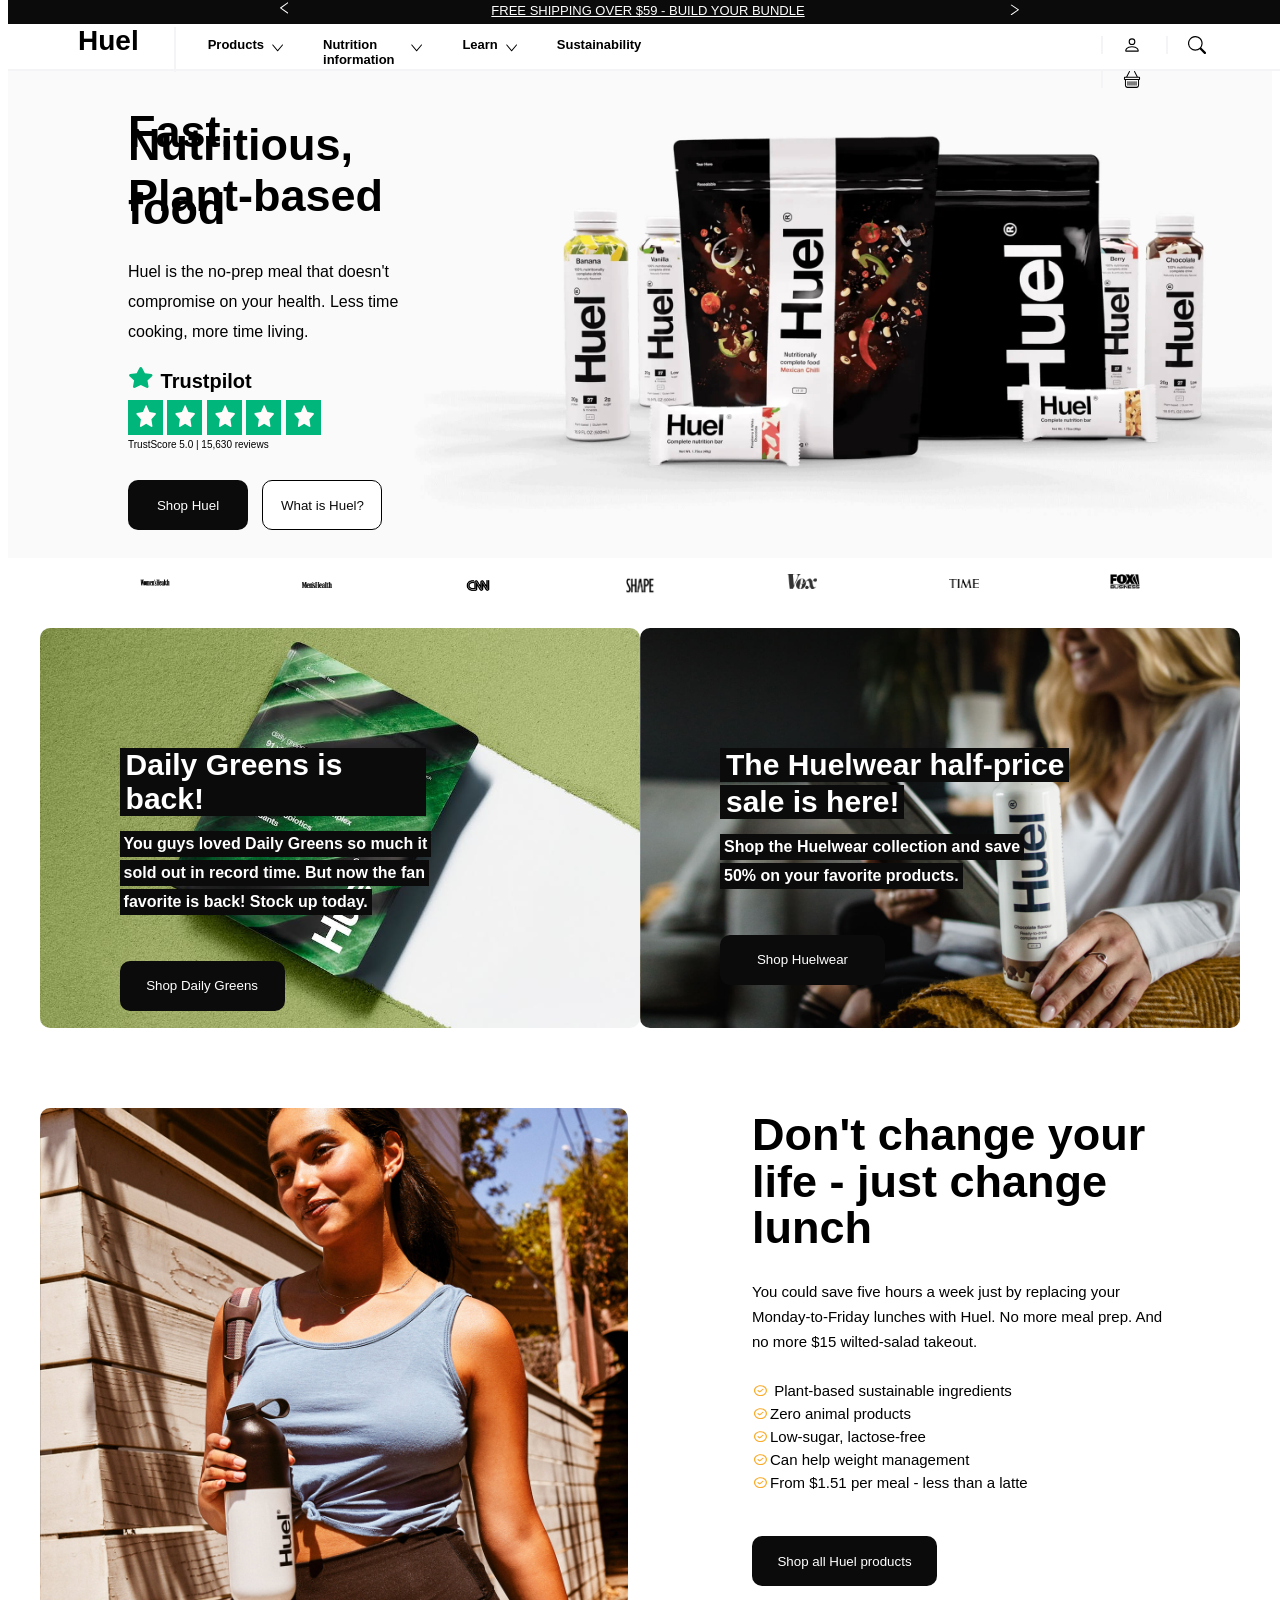
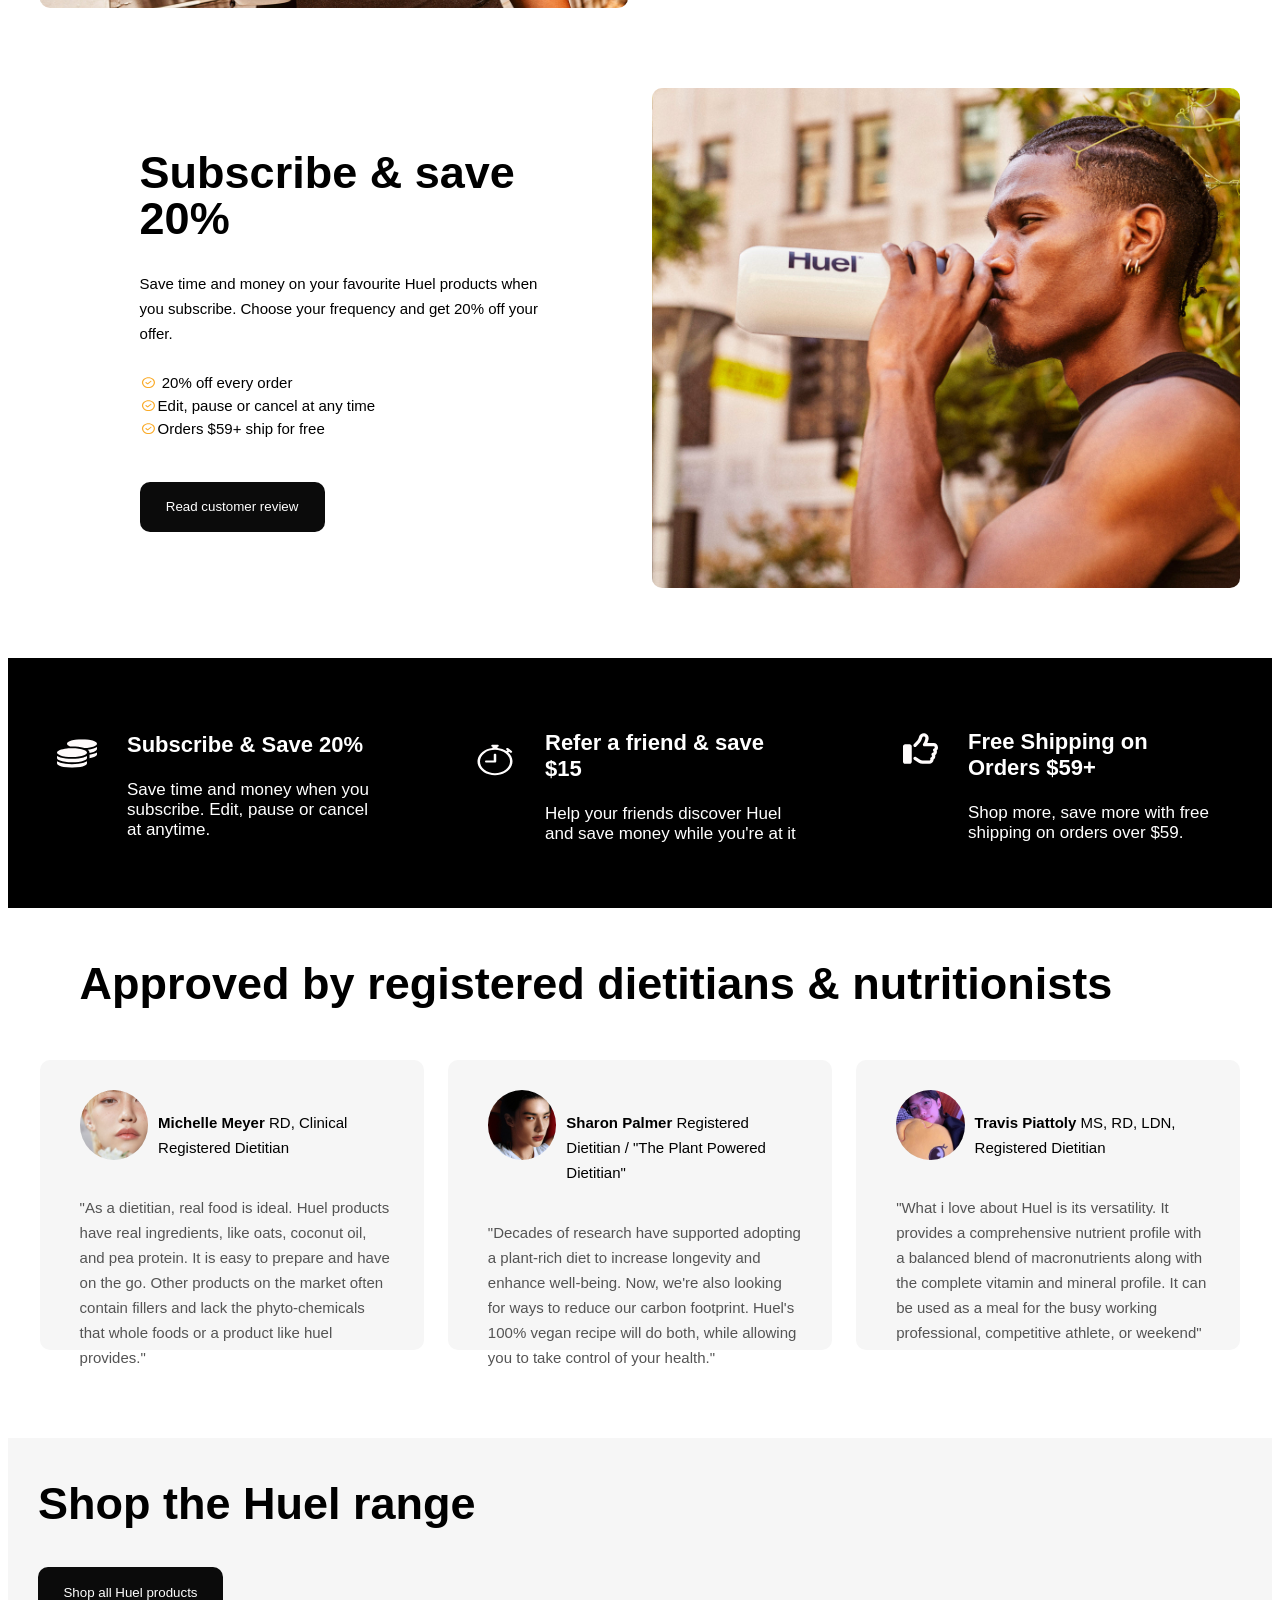
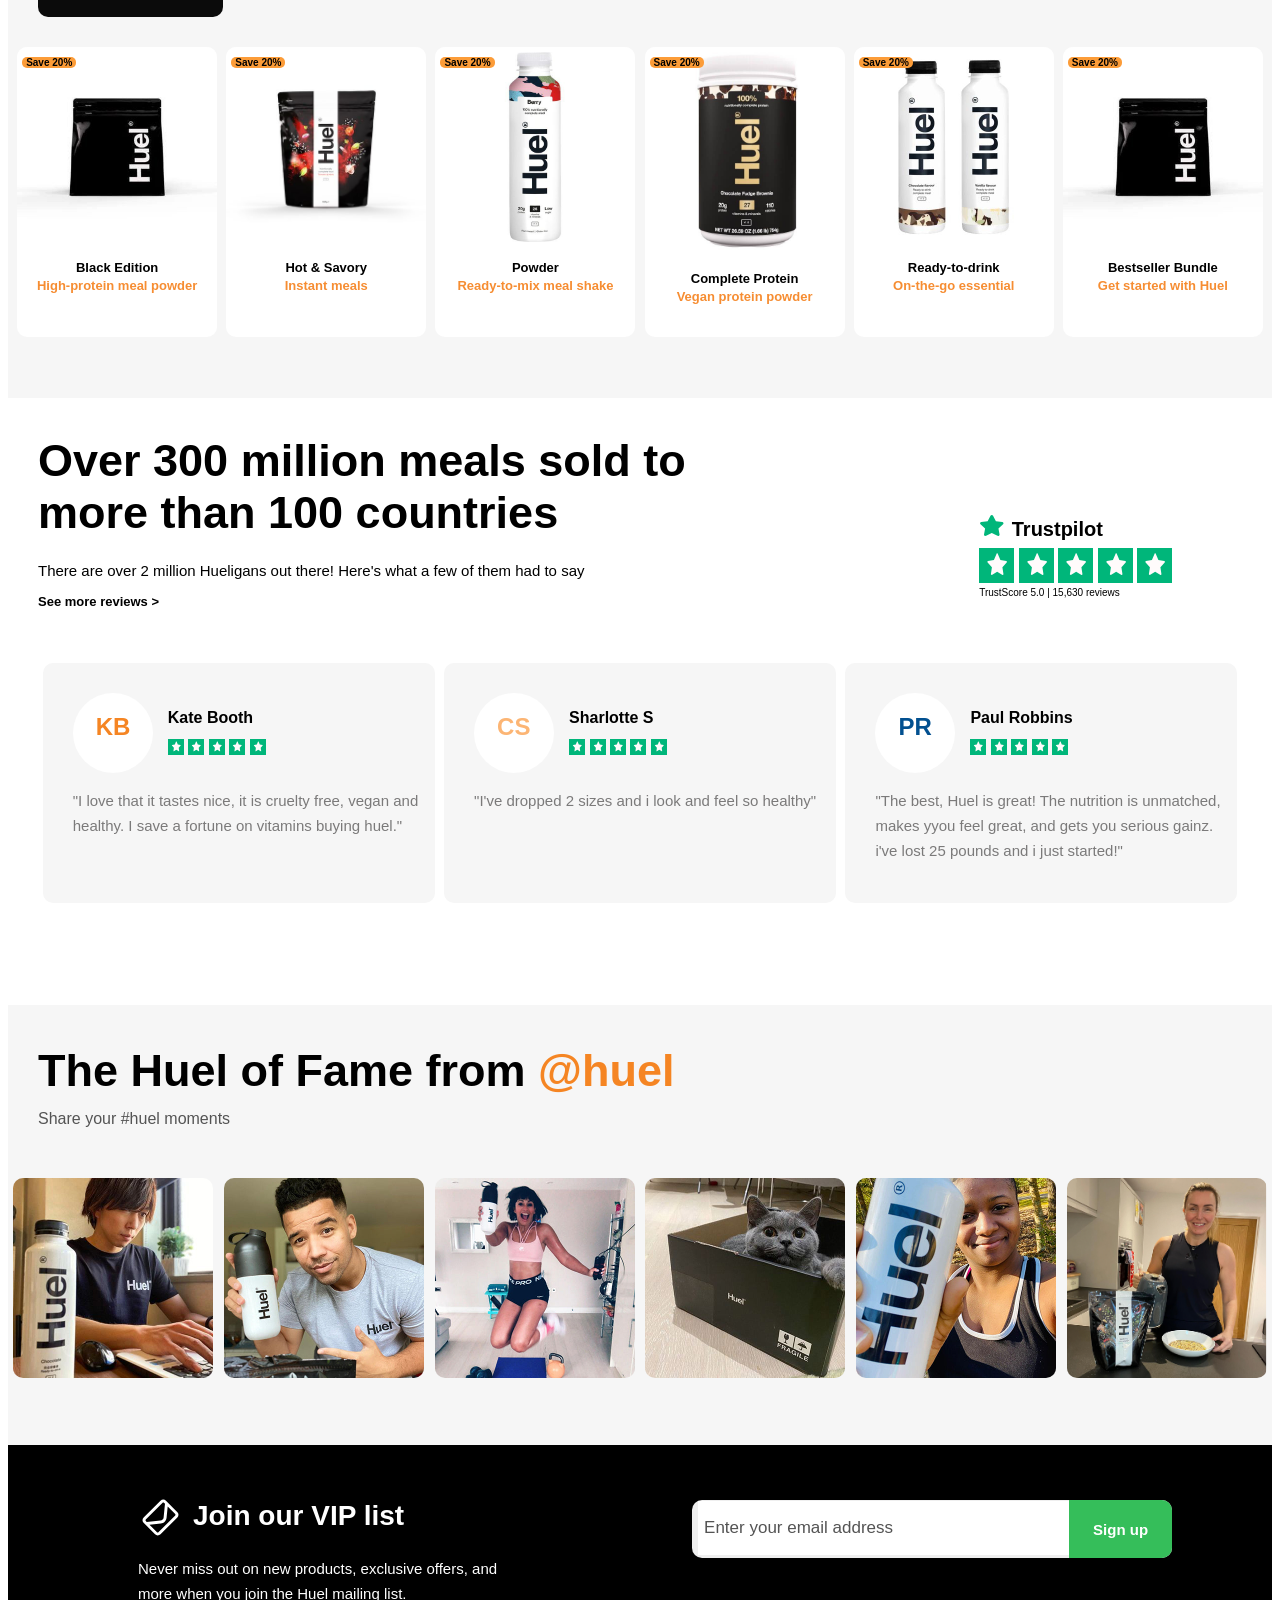
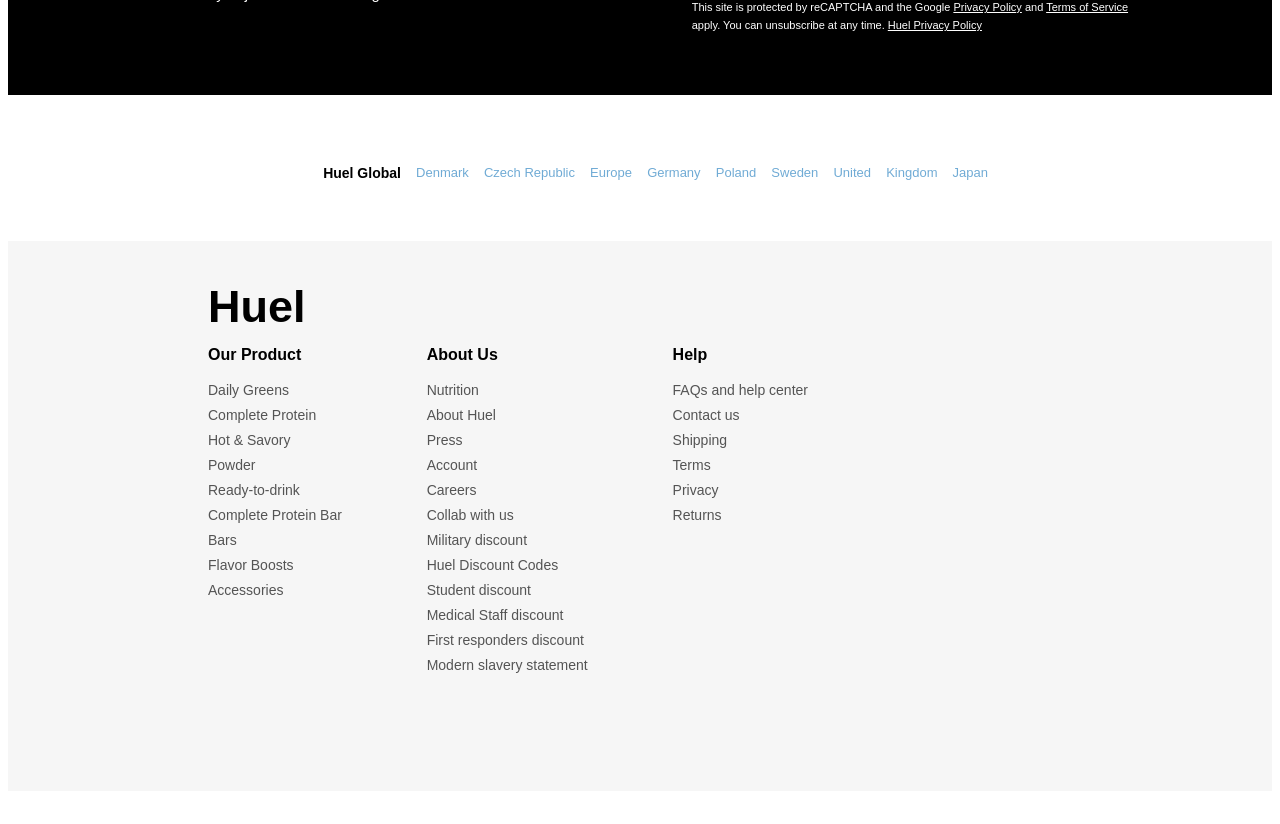
==== commit 6a5aa19d: "edit" ====
--- a/index.html
+++ b/index.html
@@ -355,7 +355,7 @@
     
                 <p  class="under-t" >There are over 2 million Hueligans out there! Here's what a few of them had to say</p>
     
-                <b><p>See more reviews > </p></b>
+                <a href="#"><b><p>See more reviews > </p></b></a>
             </div>
     
             <div class="meal-stars">
--- a/huel.css
+++ b/huel.css
@@ -133,7 +133,7 @@
 
 #main{
     width: 100%;
-    height: 500px;
+    height: 550px;
     background-color: #FAFAFA;
     display: flex;
     flex-direction: row;
@@ -141,9 +141,9 @@
 
 .main-text{
     width: 42%;
-    height: 100%;
+    height: 88%;
     margin-top: 50px;
-    margin-left: 70px;
+    margin-left: 120px;
 }
 
 
@@ -154,17 +154,17 @@
 
 .p1{
     padding-top: 5px;
-    font-size: 20px;
+    font-size: 16px;
     line-height: 30px;
 }
 
 .p2{
-    font-size: 12px;
+    font-size: 10px;
     margin-top: -0px;
 }
 
 .trust{
-    margin-top: -10px;
+    margin-top: -28px;
 }
 
 .trust h3{
@@ -259,12 +259,13 @@
 }
 
 .info-left{
-    width: 49%;
+    width: 50%;
     height: 100%;
     border-radius: 10px;
     background-image: url(Images/greenpack.jpg);
     background-position: center;
     background-size: cover;
+    /* margin-right: 60px; */
 }
 
 .info-left h2{
@@ -286,13 +287,13 @@
 }
 
 .info-right{
-    width: 49%;
+    width: 50%;
     height: 100%;
-    background-color: pink;
     border-radius: 10px;
     background-image: url(Images/vibe.jpg);
     background-position: center;
     background-size: cover;
+    /* margin-left: 20px; */
 }
 
 .info-right h2{
@@ -440,7 +441,7 @@
 }
 
 .lady-textarea{
-    font-size: 17px;
+    font-size: 15px;
     width: 420px;
     margin-left: 100px;
     margin-top: -15px;
@@ -448,6 +449,10 @@
 
 .lady-textarea p{
     padding-top: 10px;
+}
+
+.lady-p{
+    line-height: 25px;
 }
 
 .lady-textarea h2{
@@ -522,7 +527,9 @@
     margin-top: -35px;
 }
 
-
+.man-p{
+    line-height: 25px;
+}
 
 .man-header{
     line-height: 9px;
@@ -533,7 +540,7 @@
 }
 
 .man-textarea{
-    font-size: 17px;
+    font-size: 15px;
     width: 420px;
     height: 400px;
     margin-left: 100px;
@@ -672,6 +679,8 @@
     padding-right: 30px;
     padding-top: 5px;
     color: #545454;
+    font-size: 15px;
+    line-height: 25px;
 }
 
 
@@ -680,6 +689,8 @@
     padding-right: 30px;
     padding-top: 5px;
     color: #545454;
+    font-size: 15px;
+    line-height: 25px;
 }
 
 
@@ -688,6 +699,8 @@
     padding-right: 30px;
     padding-top: 5px;
     color: #545454;
+    font-size: 15px;
+    line-height: 25px;
 }
 
 .diet-p{
@@ -697,7 +710,7 @@
 
 .diet-box2{
     width: 32%;
-    height: 310px;
+    height: 290px;
     background-color: #F6F6F6;
     border-radius: 10px;
     margin-top: -40px;
@@ -739,6 +752,7 @@
 #order h2{
     font-size: 45px;
     padding-top: 40px;
+    margin-left: 30px;
 }
 
 .bt5{
@@ -748,6 +762,7 @@
     font-weight: 500;
     border-radius: 10px;
     margin-top: 0px;
+    margin-left: 30px;
     background-color: #0B0B0B;
     color: white;
     font-family: -apple-system, BlinkMacSystemFont, 'Segoe UI', Roboto, Oxygen, Ubuntu, Cantarell, 'Open Sans', 'Helvetica Neue', sans-serif;
@@ -779,7 +794,7 @@
 } */
 
 .order-box h3{
-    font-size: 12px;
+    font-size: 10px;
     background-color: #FC9C38;
     border-radius: 5px;
     width: fit-content;
@@ -807,11 +822,13 @@
 .order-content p{
     text-align: center;
     font-weight: 600;
+    font-size: 13px;
 }
 
 .orange-p{
     color: #F68D32;
-    margin-top: -15px;
+    margin-top: -10px;
+    font-size: 13px;
 }
 
 .hover-box{
@@ -836,12 +853,21 @@
     justify-content: space-between;
     width: 100%;
     height: 250px;
+}
+
+.meal-top a{
+    color: black;
+    text-decoration: none;
+    font-size: 13px;
+}
+
+.meal-top a:hover{
+    color: #7b7a7a;
 }
 
 .meal-text{
     width: 700px;
     margin-left: 30px;
-    /* background-color: pink; */
 }
 
 .meal-text h2{
@@ -850,7 +876,7 @@
 
 
 .under-t{
-    font-size: 17px;
+    font-size: 15px;
     margin-top: -15px;
 }
 
@@ -887,8 +913,8 @@
     border-radius: 10px;
     margin-top: 15px;
     margin-left: 30px;
-    color: #545454;
-    background-color: #F6F6F6
+    color: #7b7a7a;
+    background-color: #F6F6F6;
 }
 
 .CS{
@@ -896,7 +922,7 @@
     width: 31%;
     border-radius: 10px;
     margin-top: 15px;
-    color: #545454;
+    color: #7b7a7a;
     background-color: #F6F6F6
 }
 
@@ -907,7 +933,7 @@
     border-radius: 10px;
     margin-top: 15px;
     margin-right: 30px;
-    color: #545454;
+    color: #7b7a7a;
     background-color: #F6F6F6
 }
 
@@ -976,8 +1002,9 @@
 }
 
 .meal-p{
-    font-size: 17px;
+    font-size: 15px;
     margin-left: 30px;
+    line-height: 25px;
 }
 
 
@@ -1007,10 +1034,11 @@
 }
 
 #fame img{
-    width: 210px;
-    height: 210px;
+    width: 200px;
+    height: 200px;
     border-radius: 10px;
     object-fit: cover;
+    transition: transform 500ms ease-in-out;
 }
 
 .fame-pics{
@@ -1018,7 +1046,7 @@
     height: fit-content;
     display: flex;
     flex-direction: row;
-    justify-content: space-evenly;
+    justify-content: space-around;
     margin-top: 50px;
 }
 
@@ -1053,8 +1081,9 @@
 }
 
 .vip p{
-    font-size: 18px;
+    font-size: 15px;
     margin-left: 20px;
+    line-height: 25px;
 }
 
 .sign-up{
@@ -1109,6 +1138,7 @@
 
 .btn-text{
     width: 80%;
+    background-color: white;
 }
 
 .btn-text p{
@@ -1116,7 +1146,8 @@
 }
 
 .btn-p{
-    font-size: 13px;
+    line-height: 18px;
+    font-size: 11px;
     margin-top: 40px;
     margin-right: 20px;
     width: 450px;
--- a/media.css
+++ b/media.css
@@ -31,18 +31,26 @@
 #nav{
     display: unset;
     display: flex;
+    justify-content: space-between;
     flex-direction: row;
-    width: 98%;
+    width: 100vw;
     margin-left: -5px;
     margin-top: -24px;
 }
 
 #nav h1{
     display: unset;
-    margin-right: 28px;
+    /* text-align: center; */
+    width: 100%;
+    /* margin-right: 50px; */
+    /* background-color: yellow; */
     font-size: 30px;
 }
-
+.header h1{
+    /* background-color: indigo; */
+    width: 100%;
+    margin: 0px;
+}
 .nav-list ul{
     display: none;
 }
@@ -61,9 +69,11 @@
     display: unset;
     border-right: none;
     width: 60%;
-    margin-left: 0px;
-    margin: auto;
-    /* text-align: center; */
+    margin: 0px;
+    padding: 0px;
+    /* margin: auto; */
+    text-align: center;
+    /* background-color: yellow; */
 }
 
 .menu{
@@ -211,13 +221,11 @@
 }
 
 .lady-text{
-    /* background-color: plum; */
     height: 500px;
     width: 100%;
 }
 
 .lady-textarea{
-    /* background-color: palevioletred; */
     height: 500px;
     width: 95%;
     margin-left: -0px;
@@ -239,6 +247,7 @@
 
 .lady-list p{
     font-size: 12px;
+    color: black;
 }
 
 
@@ -300,35 +309,82 @@
 }
 
 #black-bg{
-    display: none;
+    /* display: none; */
     display: flex;
     flex-direction: column;
-    width: 100%;
+    width: 93%;
     height: 100%;
     margin-top: 30px;
-}
-
-#black-bg img{
+    padding-right: 26px;
+}
+
+/* #black-bg img{
     padding-left: 20px;
-}
+    width: 35px;
+    height: 35px;
+    object-fit: cover;
+} */
 
 .sub1{
     width: 100%;
+    padding-bottom: 0px;
+    padding-top: 15px;
+    margin-bottom: 0px;
+}
+
+.sub1 img{
+    width: 40px;
+    height: 40px;
+    padding-left: 20px;
+    object-fit: cover;
+    margin-top: 30px;
+}
+
+
+.sub2 img{
+    width: 45px;
+    height: 40px;
+    padding-left: 20px;
+    object-fit: cover;
+    margin-top: 30px;
+}
+
+
+.sub3 img{
+    width: 40px;
+    height: 40px;
+    padding-left: 20px;
+    object-fit: cover;
+    margin-top: 30px;
 }
 
 
 .sub2{
     width: 100%;
+    padding-top: -0px;
+    margin-top: -10px;
 }
 
 
 .sub3{
     width: 100%;
-    padding-top: 50px;
-}
+    padding-top: 5px;
+    margin-top: -10px;
+    padding-bottom: 15px;
+}
+
+.sub1 p{
+    padding-right: 10px;
+}
+
+
+.sub2 p{
+    padding-right: 10px;
+}
+
 
 .sub3 p{
-    padding-right: 5px;
+    padding-right: 10px;
 }
 
 
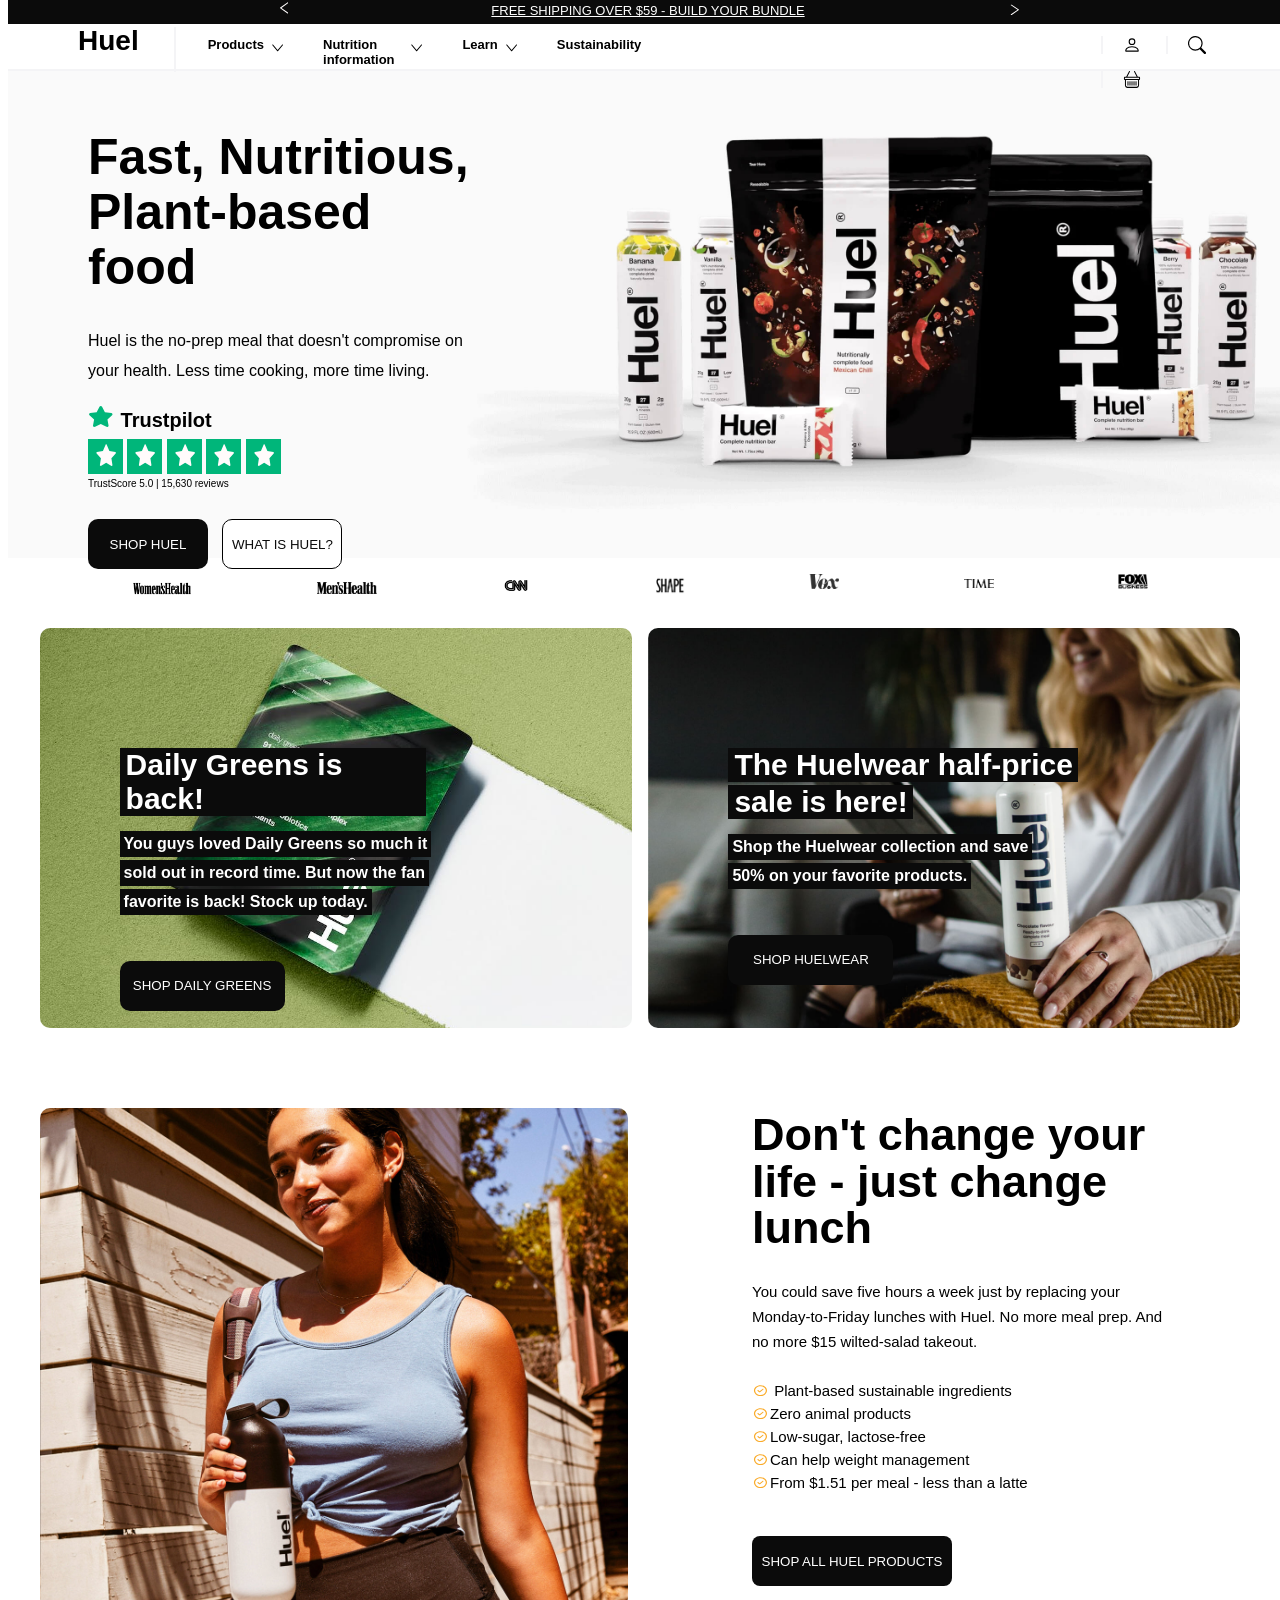
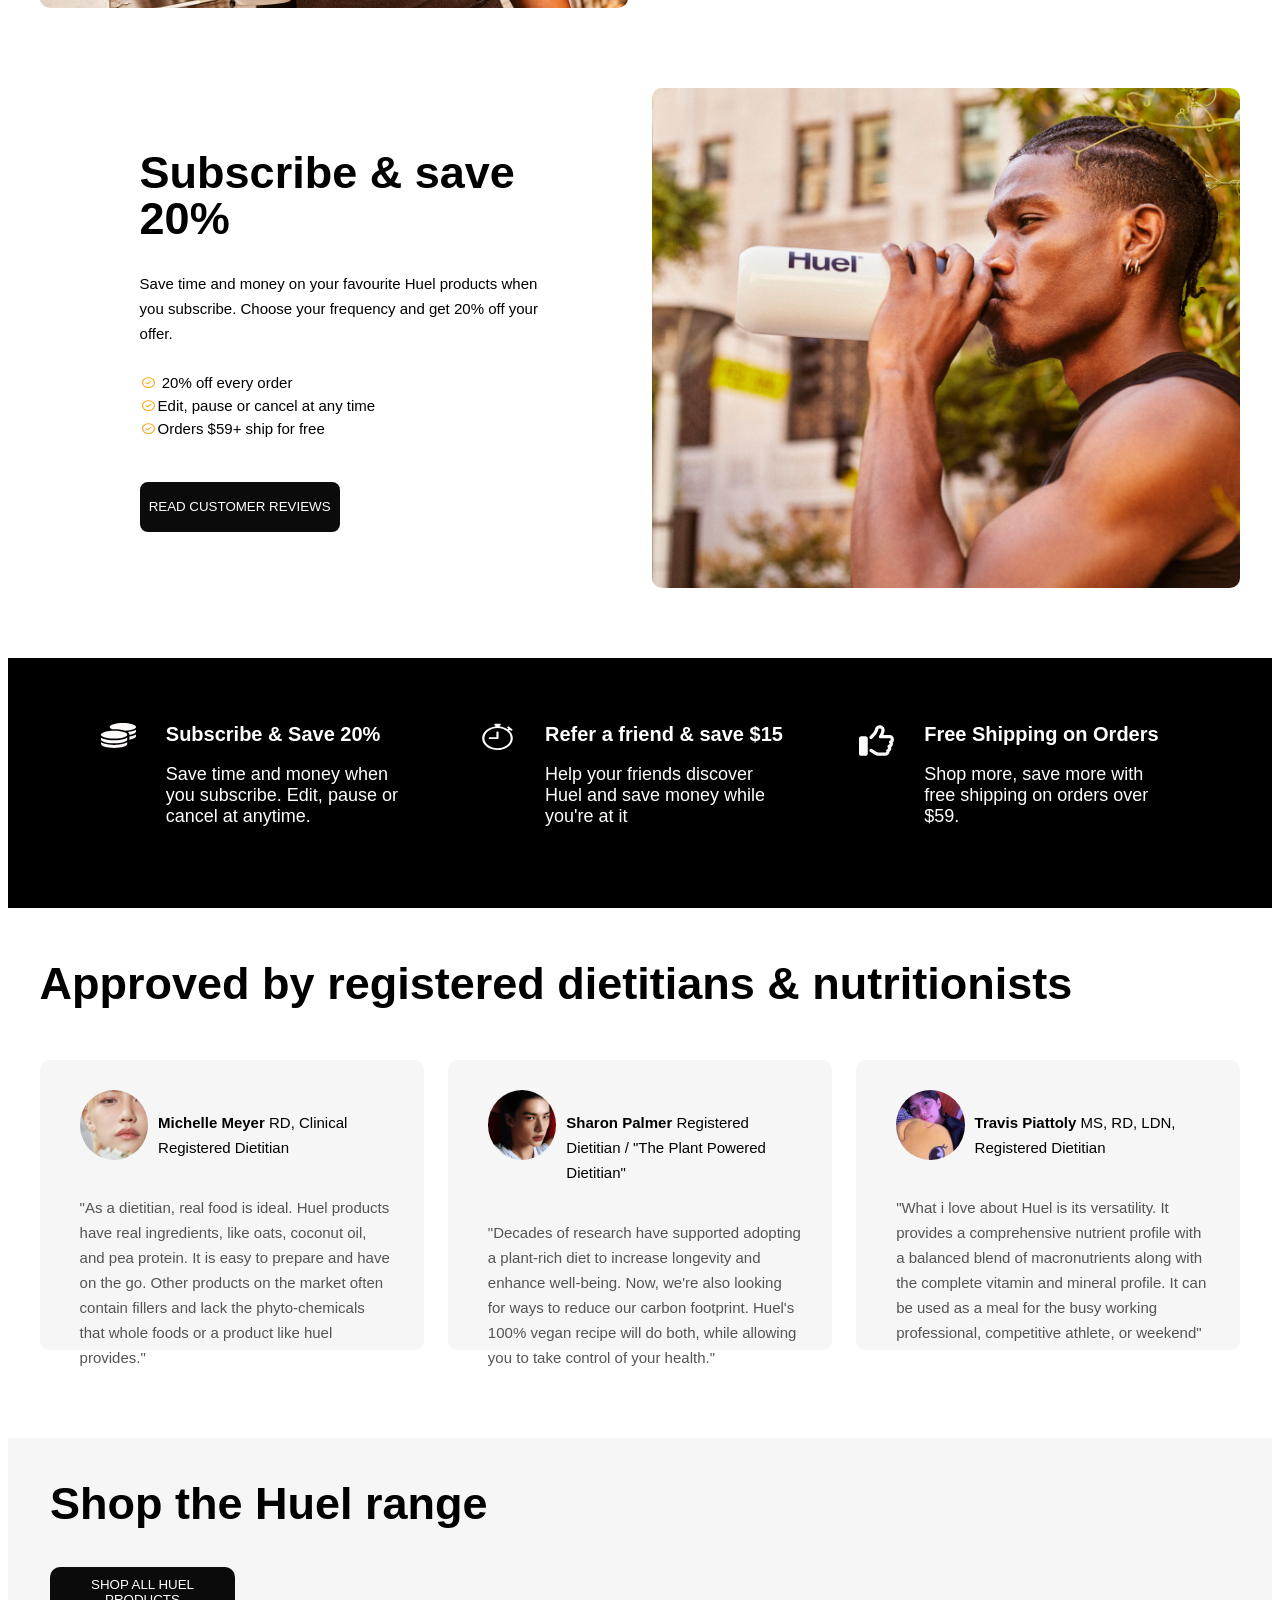
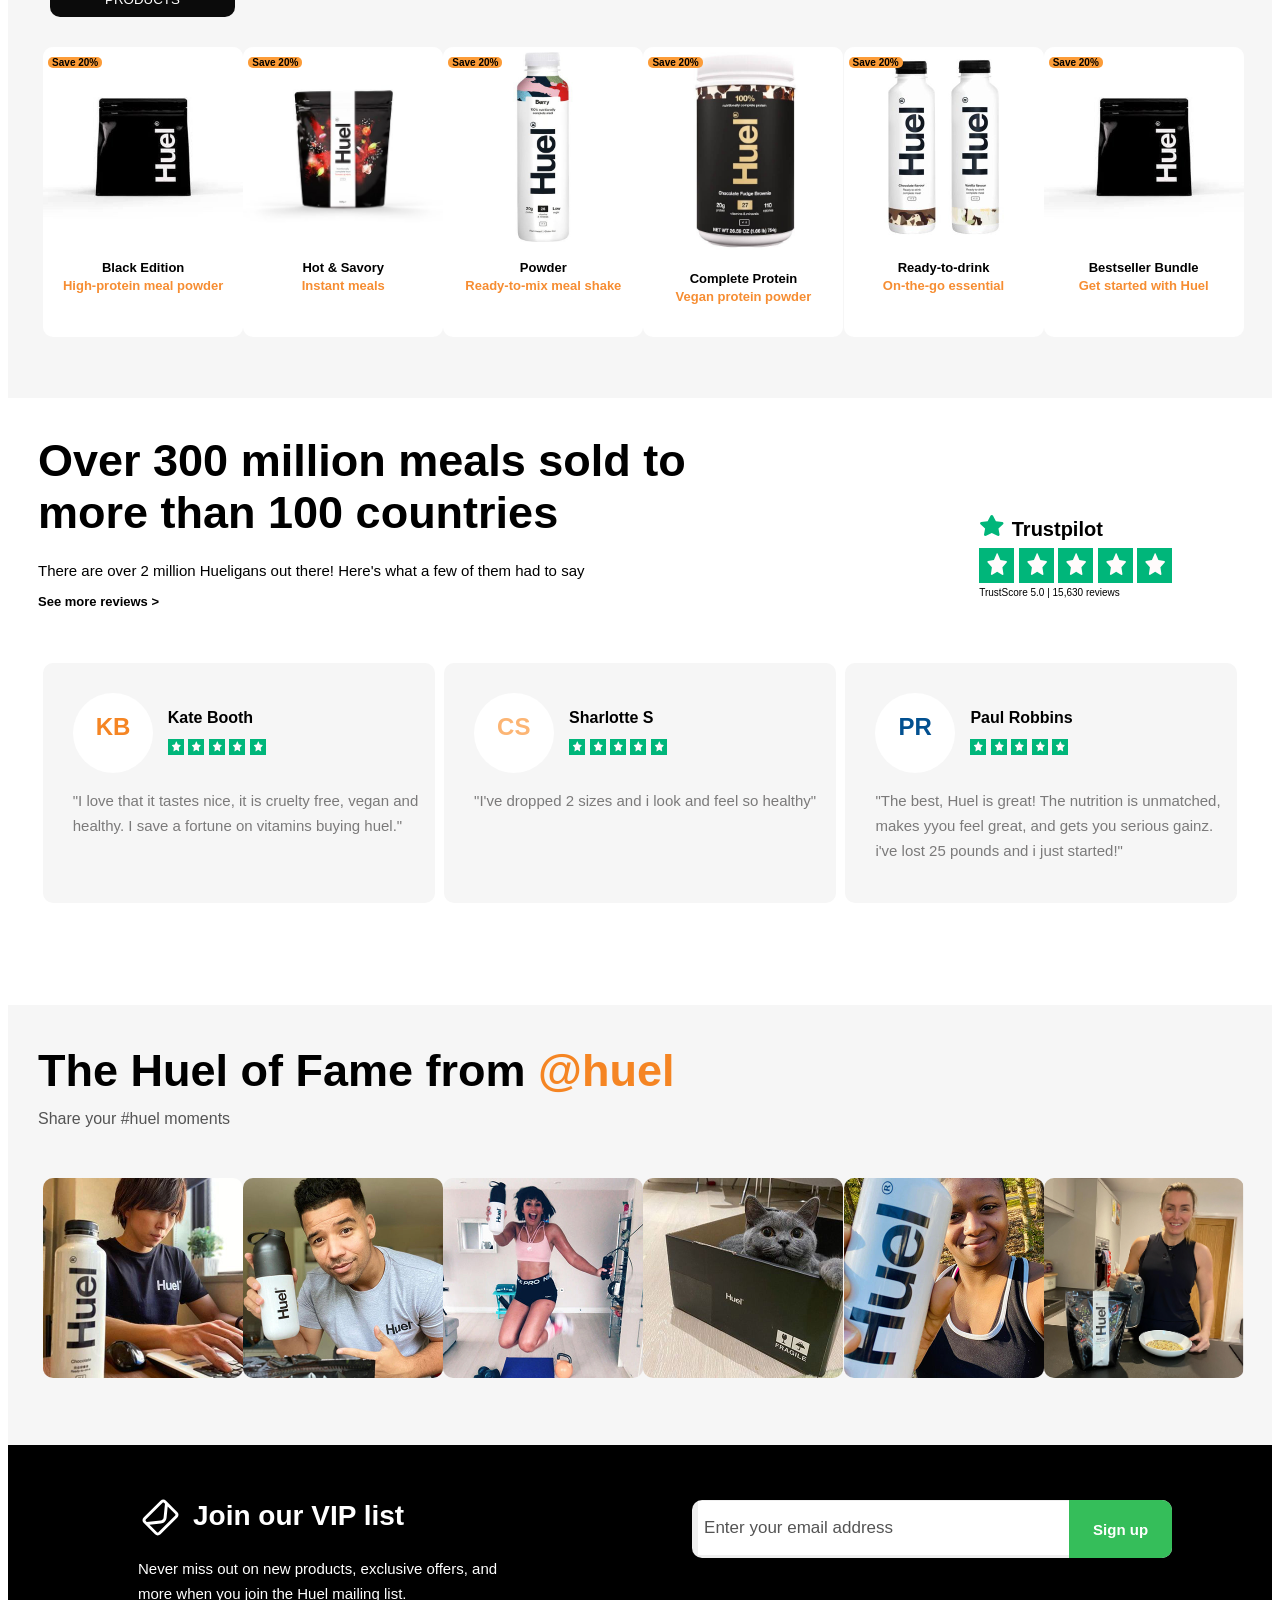
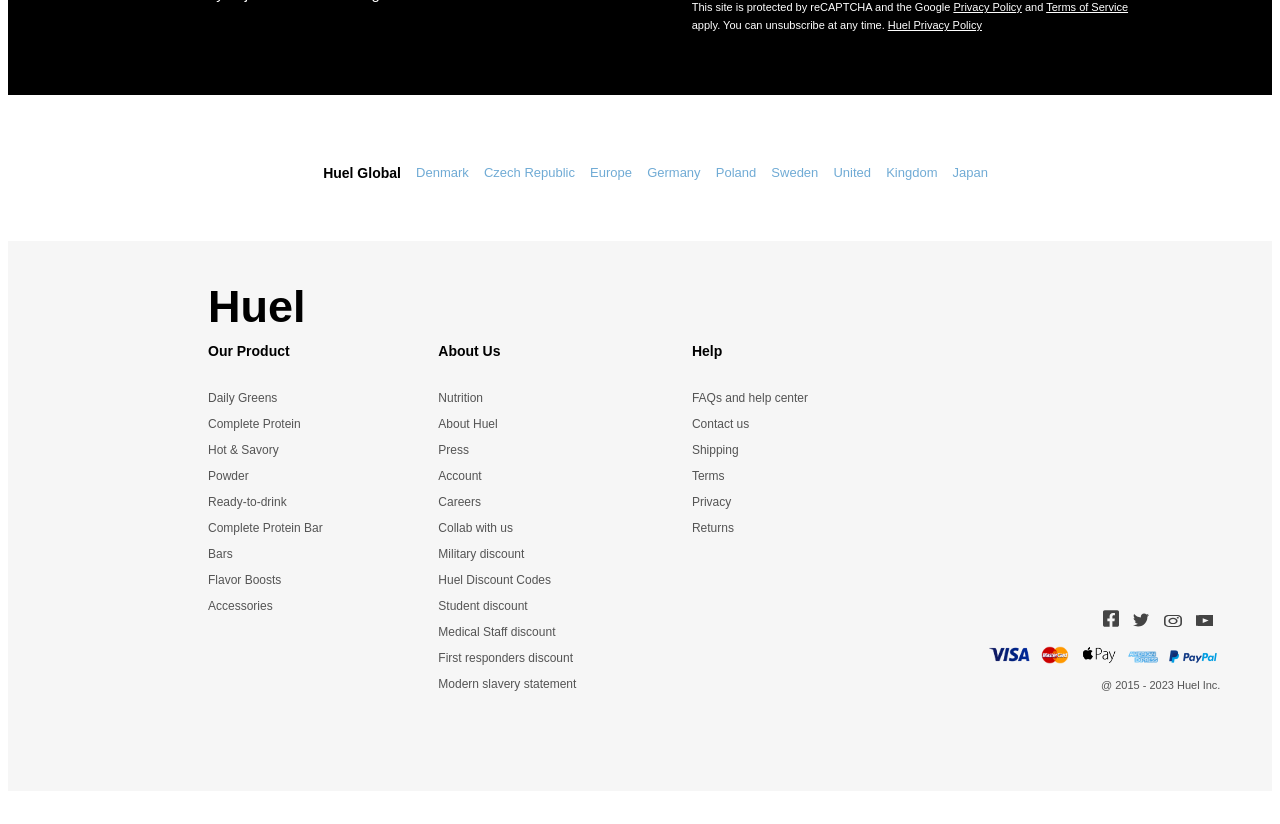
==== commit 07811713: "edit" ====
--- a/index.html
+++ b/index.html
@@ -56,8 +56,7 @@
     <div id="main">
         <div class="main-text">
             <div class="h2">
-                <h2>Fast, Nutritious,</h2>
-                <h2>Plant-based food</h2>
+                <h2>Fast, Nutritious, Plant-based food</h2>
             </div>
 
             <p class="p1">Huel is the no-prep meal that doesn't compromise on your health. Less time cooking, more time living.</p>
@@ -77,8 +76,8 @@
             </div>
 
             <div class="btn">
-                <button class="bt1">Shop Huel</button>
-                <button class="bt2">What is Huel?</button>
+                <button class="bt1">SHOP HUEL</button>
+                <button class="bt2">WHAT IS HUEL?</button>
             </div>
 
         </div>
@@ -89,9 +88,9 @@
     </div>
 
     <div class="brands">
-        <p><img src="Logo/womens-health-magazine-logo-vector.png" alt=""></p>
-
-        <p> <img src="Logo/343-3439232_mens-health-logo-black-mens-health-logo-png.png" alt=""> </p>
+        <p><img class="icon1" src="Logo/womens-health-magazine-logo-vector.png" alt=""></p>
+
+        <p> <img class="icon" src="Logo/343-3439232_mens-health-logo-black-mens-health-logo-png.png" alt=""> </p>
 
         <p> <img src="Logo/cnn-logo-logo.png" alt=""> </p>
 
@@ -118,7 +117,7 @@
                     <p class="left-p3">favorite is back! Stock up today.</p>
                 </div>
 
-                <button class="bt3">Shop Daily Greens</button>
+                <button class="bt3">SHOP DAILY GREENS</button>
             </div>
         </div>
 
@@ -130,7 +129,7 @@
                 <p class="right-p1">Shop the Huelwear collection and save</p>
                 <p class="right-p2">50% on your favorite products.</p>
 
-                <button class="bt3">Shop Huelwear</button>
+                <button class="bt3">SHOP HUELWEAR</button>
             </div>
         </div>
     </div>
@@ -169,7 +168,7 @@
                     <p class="lady-p5"><img src="ICONS/check.svg" alt="">From $1.51 per meal - less than a latte</p>
                 </div>
 
-                <button class="bt4">Shop all Huel products</button>
+                <button class="bt4">SHOP ALL HUEL PRODUCTS</button>
             </div>
         </div>
     </div>
@@ -201,7 +200,7 @@
                     <p class="man-p3"><img src="ICONS/check.svg" alt="">Orders $59+ ship for free</p>
                 </div>
 
-                <button class="bt4">Read customer review</button>
+                <button class="bt4">READ CUSTOMER REVIEWS</button>
             </div>
         </div>
     </div>
@@ -211,29 +210,40 @@
 
 
     <div id="black-bg">
-        <div class="sub1">
-            <img src="ICONS/coins.svg" alt="">
-            <div>
-                <h3>Subscribe & Save 20%</h3>
-                <p>Save time and money when you subscribe. Edit, pause or cancel at anytime.</p>
-            </div>
-        </div>
-
-        <div class="sub2">
-            <img src="ICONS/clock.svg" alt="">
-            <div>
-                <h3>Refer a friend & save $15</h3>
-                <p>Help your friends discover Huel and save money while you're at it</p>
-            </div>
-        </div>
-
-        <div class="sub3">
-            <img src="ICONS/thumbs.svg" alt="">
-            <div>
-                <h3>Free Shipping on Orders $59+</h3>
-                <p>Shop more, save more with free shipping on orders over $59.</p>
-            </div>
-        </div>
+       <div class="black-con">
+            <div class="sub sub1">
+                <div class="sub_image_container">
+                    <img src="ICONS/coins.svg" alt="">
+                </div>
+                
+                <div class="sub_text_container" >
+                    <h3>Subscribe & Save 20%</h3>
+                    <p>Save time and money when you subscribe. Edit, pause or cancel at anytime.</p>
+                </div>
+            </div>
+
+            <div class="sub sub2">
+                <div class="sub_image_container">
+                    <img src="ICONS/clock.svg" alt="">
+                </div>
+               
+                <div class="sub2_div">
+                    <h3>Refer a friend & save $15</h3>
+                    <p>Help your friends discover Huel and save money while you're at it</p>
+                </div>
+            </div>
+
+            <div class="sub sub3">
+                <div class="sub_image_container">
+                    <img src="ICONS/thumbs.svg" alt="">
+                </div>
+                
+                <div class="sub_text_container">
+                    <h3>Free Shipping on Orders</h3>
+                    <p>Shop more, save more with free shipping on orders over $59.</p>
+                </div>
+            </div>
+       </div>
     </div>
 
 
@@ -280,7 +290,7 @@
 
     <div id="order">
         <h2>Shop the Huel range</h2>
-        <button class="bt5">Shop all Huel products</button>
+        <button class="bt5">SHOP ALL HUEL PRODUCTS</button>
    
         <div class="hover-box">
             <div class="order-box">
@@ -513,49 +523,74 @@
 
     <div id="footer">
         <h2>Huel</h2>
-        <div class="footer-list">
-            <div class="product">
-                <h4>Our Product</h4>
-                <p>Daily Greens</p>
-                <p>Complete Protein</p>
-                <p> Hot & Savory</p>
-                <p>Powder</p>
-                <p>Ready-to-drink</p>
-                <p>Complete Protein Bar</p>
-                <p>Bars</p>
-                <p>Flavor Boosts</p>
-                <p>Accessories</p>
-            </div>
-
-            <div class="about">
-                <h4>About Us</h4>
-                <p>Nutrition</p>
-                <p>About Huel</p>
-                <p>Press</p>
-                <p>Account</p>
-                <p>Careers</p>
-                <p>Collab with us</p>
-                <p>Military discount</p>
-                <p>Huel Discount Codes</p>
-                <p>Student discount</p>
-                <p>Medical Staff discount</p>
-                <p>First responders discount</p>
-                <p>Modern slavery statement</p>
-            </div>
-
-            <div class="help">
-                <h4>Help</h4>
-                <p>FAQs and help center</p>
-                <p>Contact us</p>
-                <p>Shipping</p>
-                <p>Terms</p>
-                <p>Privacy</p>
-                <p>Returns</p>
-            </div>
-        </div>
-    </div>
-
-
-
+       <div class="foot-content">
+            <div class="footer-list">
+                <div class="product">
+                    <h4>Our Product</h4>
+                    <p>Daily Greens</p>
+                    <p>Complete Protein</p>
+                    <p> Hot & Savory</p>
+                    <p>Powder</p>
+                    <p>Ready-to-drink</p>
+                    <p>Complete Protein Bar</p>
+                    <p>Bars</p>
+                    <p>Flavor Boosts</p>
+                    <p>Accessories</p>
+                </div>
+
+                <div class="about">
+                    <h4>About Us</h4>
+                    <p>Nutrition</p>
+                    <p>About Huel</p>
+                    <p>Press</p>
+                    <p>Account</p>
+                    <p>Careers</p>
+                    <p>Collab with us</p>
+                    <p>Military discount</p>
+                    <p>Huel Discount Codes</p>
+                    <p>Student discount</p>
+                    <p>Medical Staff discount</p>
+                    <p>First responders discount</p>
+                    <p>Modern slavery statement</p>
+                </div>
+
+                <div class="help">
+                    <h4>Help</h4>
+                    <p>FAQs and help center</p>
+                    <p>Contact us</p>
+                    <p>Shipping</p>
+                    <p>Terms</p>
+                    <p>Privacy</p>
+                    <p>Returns</p>
+                </div>
+            </div>
+
+            <div class="foot-img">
+                <div class="social">
+                    <img src="ICONS/facebook.svg" alt="">
+                    <img src="ICONS/tweet.svg" alt="">
+                    <img class="insta" src="ICONS/insta.svg" alt="">
+                    <img class="tube" src="ICONS/tube.svg" alt="">
+                </div>
+
+                <!-- <div class="flag">
+                    <p>CHOOSE LOCATION</p>
+                    <img src="/Logo/america.svg" alt="">
+                </div> -->
+
+                <div class="logo">
+                    <img class="visa" src="Logo/visa.png" alt="">
+                    <img class="mc" src="Logo/mc.png" alt="">
+                    <img class="pay" src="Logo/pay.png" alt="">
+                    <img class="amex" src="Logo/amex.png" alt="">
+                    <img class="paypal" src="Logo/paypal.png" alt="">
+                </div>
+
+                <div class="creds">
+                    <p>@ 2015 - 2023 Huel Inc.</p>
+                </div>
+            </div>
+        </div>
+    </div>
 </body>
 </html>
--- a/huel.css
+++ b/huel.css
@@ -132,7 +132,7 @@
 }
 
 #main{
-    width: 100%;
+    width: 40%;
     height: 550px;
     background-color: #FAFAFA;
     display: flex;
@@ -140,20 +140,22 @@
 }
 
 .main-text{
-    width: 42%;
+    width: 75%;
     height: 88%;
     margin-top: 50px;
-    margin-left: 120px;
+    margin-left: 80px;
 }
 
 
 .main-text h2{
-    font-size: 45px;
+    font-size: 50px;
     font-weight: 600;
+    line-height: 55px;
+    width: 400px;
 }
 
 .p1{
-    padding-top: 5px;
+    margin-top: -10px;
     font-size: 16px;
     line-height: 30px;
 }
@@ -223,6 +225,7 @@
 
 .main-pic img{
     height: 100%;
+    /* width: 20%; */
 }
 
 
@@ -245,6 +248,22 @@
     background-size: cover;
 }
 
+.brands .icon{
+    margin-top: 8px;
+    width: 60px;
+    object-fit: cover;
+    background-position: center;
+    background-size: cover;
+}
+
+
+.brands .icon1{
+    margin-top: -2px ;
+    width: 60px;
+    object-fit: cover;
+    background-position: center;
+    background-size: cover;
+}
 
 /* ------------------------------------------------NEXT SECTION--------------------------------------------------------- */
 
@@ -259,7 +278,7 @@
 }
 
 .info-left{
-    width: 50%;
+    width: 49.3%;
     height: 100%;
     border-radius: 10px;
     background-image: url(Images/greenpack.jpg);
@@ -287,7 +306,7 @@
 }
 
 .info-right{
-    width: 50%;
+    width: 49.3%;
     height: 100%;
     border-radius: 10px;
     background-image: url(Images/vibe.jpg);
@@ -460,7 +479,7 @@
 }
 
 .bt4{
-    width: 185px;
+    width: 200px;
     height: 50px;
     border: none;
     font-weight: 500;
@@ -556,11 +575,11 @@
 }
 
 .bt4{
-    width: 185px;
+    width: 200px;
     height: 50px;
     border: none;
     font-weight: 500;
-    border-radius: 10px;
+    border-radius: 8px;
     margin-top: 30px;
     background-color: #0B0B0B;
     color: white;
@@ -585,55 +604,41 @@
 }
 
 #black-bg h3{
-    font-size: 22px;
+    font-size: 20px;
+    margin: 0;
 }
 
 
 #black-bg {
-    font-size: 17px;
-}
-
-.sub1{
+    font-size: 14px;
+}
+
+.black-con{
+    width: 90%;
+    height: 80%;
+    display: flex;
+    margin: auto;
+}
+
+
+.sub{
     display: flex;
     width: 320px;
+    height: 120px;
     margin: auto;
-}
-
-
-.sub2{
-    display: flex;
-    width: 330px;
-    margin: auto;
-    margin-top: 50px;
-}
-
-
-.sub3{
-    display: flex;
-    width: 320px;
-    margin: auto;
-}
-
-
-.sub1 img{
-    width: 40px;
-    padding-right: 30px;
-    margin-top: -60px;
-}
-
-
-.sub2 img{
-    width: 40px;
-    padding-right: 30px;
-    margin-top: -50px;
-}
-
-
-.sub3 img{
+    padding: 20px;
+    gap: 30px;
+}
+
+.sub p{
+    width: 250px;
+    font-size: 18px;
+}
+
+.sub img{
     width: 35px;
-    padding-right: 30px;
-    margin-top: -70px;
-}
+}
+
 
 
 /* -----------------------------------------------------DIETITIAN SECTION-------------------------------------------------- */
@@ -656,6 +661,7 @@
     font-size: 45px;
     padding-left: 40px;
     margin-top: 50px;
+    margin-left: -40px ;
 }
 
 .diet-box{
@@ -752,7 +758,7 @@
 #order h2{
     font-size: 45px;
     padding-top: 40px;
-    margin-left: 30px;
+    margin-left: 42px;
 }
 
 .bt5{
@@ -762,7 +768,7 @@
     font-weight: 500;
     border-radius: 10px;
     margin-top: 0px;
-    margin-left: 30px;
+    margin-left: 42px;
     background-color: #0B0B0B;
     color: white;
     font-family: -apple-system, BlinkMacSystemFont, 'Segoe UI', Roboto, Oxygen, Ubuntu, Cantarell, 'Open Sans', 'Helvetica Neue', sans-serif;
@@ -832,9 +838,10 @@
 }
 
 .hover-box{
-    width: 100%;
+    width: 95%;
     height: 300px;
     margin-top: 30px;
+    margin-left: 35px;
     display: flex;
     flex-direction: row;
     justify-content: space-evenly;
@@ -1042,12 +1049,13 @@
 }
 
 .fame-pics{
-    width: 100%;
+    width: 95%;
     height: fit-content;
     display: flex;
     flex-direction: row;
     justify-content: space-around;
     margin-top: 50px;
+    margin-left: 35px;
 }
 
 .fame-2h2{
@@ -1192,13 +1200,14 @@
 
 .footer-list p{
     color: #545454;
+    font-size: 12px;
+    line-height: 11px;
+    margin-top: 15px;
+}
+
+.footer-list h4{
     font-size: 14px;
-    line-height: 11px;
-    margin-top: 10px;
-}
-
-.footer-list h4{
-    font-size: 16px;
+    padding-bottom: 15px;
 }
 
 .footer-list{
@@ -1208,4 +1217,103 @@
     width: 600px;
     height: 500px;
     margin-left: 200px;
+}
+
+.foot-content{
+    display: flex;
+}
+
+.foot-img{
+    /* background-color: palevioletred; */
+    width: 270px;
+    height: 150px;
+    margin-left: 150px;
+    margin-top: 280px;
+}
+
+#footer img{
+    /* width: 17px; */
+}
+
+.social{
+    /* background-color: pink; */
+    width: 130px;
+    margin-left: 140px;
+}
+
+.social img{
+    width: 16px;
+    object-fit: cover;
+    background-position: center;
+    background-size: cover;
+    padding: 5px;
+}
+
+.flag{
+    width: 3px;
+    background-color: plum;
+    padding: 5px;
+    font-size: 11px;
+    color: #7b7a7a;
+}
+
+.logo{
+    /* background-color: plum; */
+    width: 236px;
+    margin-left: 24px;
+    margin-top: 5px;
+}
+
+.logo img{
+    width: 40px;
+    object-fit: cover;
+    padding-left: 5px;
+}
+
+.logo .visa{
+    width: 45px;
+    object-fit: cover;
+} 
+
+.logo .mc{
+    width: 28px;
+    object-fit: cover;
+    background-position: center;
+    background-size: contain;
+}
+
+.logo .pay{
+    width: 40px;
+    object-fit: cover;
+}
+
+.logo .amex{
+    width: 30px;
+    object-fit: cover;
+    margin-bottom: -8px;
+}
+
+.logo .paypal{
+    width: 50px;
+    object-fit: cover;
+    /* padding-left: 13px; */
+}
+
+.creds{
+    /* background-color: pink; */
+    width: 131px;
+    font-size: 11px;
+    color: #545454;
+    margin-left: 143px;
+}
+
+.social .insta{
+    width: 18px ;
+    height: 13px;
+}
+
+.social .tube{
+    height: 15px;
+    width: 17px ;
+    object-fit: cover;
 }
--- a/media.css
+++ b/media.css
@@ -1,11 +1,10 @@
 #top{
     display: none;
-    
 }
 
 #top-show{
     display: unset;
-    width: 98%;
+    width: 99vw;
     height: 26px;
     color: white;
     background-color: #0B0B0B;
@@ -13,14 +12,14 @@
     font-size: 9px;
     text-align: center;
     margin-top: -50px;
-    margin-left: -5px;
+    margin-left: -6px;
     object-fit: cover;
     position: fixed;
 }
 
 
 #top-show img{
-    display: none;
+    display: unset;
     width: 10px;
     /* padding-left: 200px;
     padding-right: 200px; */
@@ -33,7 +32,7 @@
     display: flex;
     justify-content: space-between;
     flex-direction: row;
-    width: 100vw;
+    width: 98vw;
     margin-left: -5px;
     margin-top: -24px;
 }
@@ -41,7 +40,7 @@
 #nav h1{
     display: unset;
     /* text-align: center; */
-    width: 100%;
+    width: 50%;
     /* margin-right: 50px; */
     /* background-color: yellow; */
     font-size: 30px;
@@ -93,24 +92,29 @@
 }
 
 #main{
-    display: unset;
-    width: 100%;
+    /* background-color: teal; */
+    display: unset;
+    width: 99vw;
 }
 
 .main-text{
-    width: 100%;
+    width: 99vw;
     background-color: #FAFAFA;
-    margin-left: 0%;
+    margin-left: -6px;
     padding-top: 15px;
     text-align: center;
 }
 
 .main-text h2{
+    width: 90vw;
+    margin-left: 5px;
     font-size: 30px;
+    /* background-color: teal; */
 }
 
 .main-pic img{
-    width: 100%;
+    width: 99vw;
+    margin-left: -5px;
 }
 
 .p1{
@@ -141,8 +145,20 @@
 
 
 .brands{
-    display: unset;
-    display: flex;
+    display: none;
+    display: flex;
+}
+
+.brands p{
+    display: none;
+}
+
+.icon1{
+    display: none;
+}
+
+.icon{
+    display: none;
 }
 
 
@@ -152,8 +168,9 @@
 }
 
 .info-left{
-    width: 100%;
+    width: 99vw;
     height: 320px;
+    margin-left: -6px;
     margin-top: -80px;
     padding-top: 0px;
 }
@@ -169,7 +186,6 @@
     margin-left: -5px;
 }
 .info-p{
-    /* background-color: pink; */
     width: 250px;
     height: 120px;
 }
@@ -180,9 +196,10 @@
 }
 
 .info-right{
-    width: 100%;
+    width: 99vw;
     height: 330px;
     margin-top: -50px;
+    margin-left: -6px;
 }
 
 .info-rightext{
@@ -221,18 +238,22 @@
 }
 
 .lady-text{
+    display: unset;
+    /* background-color: tan; */
+    height: 510px;
+    width: 100%;
+}
+
+.lady-textarea{
+    /* background-color: teal; */
     height: 500px;
-    width: 100%;
-}
-
-.lady-textarea{
-    height: 500px;
-    width: 95%;
+    width: 92%;
     margin-left: -0px;
     padding-left: 15px;
 }
 
 .lady-p{
+    width: 93%;
     line-height: 25px;
     font-size: 15px;
 }
@@ -258,11 +279,15 @@
 
 
 #man{
-    width: 100%;
+    /* background-color: teal; */
+    width: 99vw;
     height: 100%;
     display: unset;
     display: flex;
     flex-direction: column;
+    padding-bottom: 10px;
+    padding-top: 5px;
+    margin-left: -6px;
 }
 
 .man-header{
@@ -275,7 +300,8 @@
 }
 
 .man-pics{
-    width: 100%;
+    width: 99vw;
+    margin-left: -0px;
     height: 400px;
     object-fit: cover;
 }
@@ -299,7 +325,7 @@
 }
 
 .man-textarea{
-    width: 86%;
+    width: 85vw;
     margin-left: -0px;
     padding-left: 15px;
 }
@@ -309,82 +335,114 @@
 }
 
 #black-bg{
-    /* display: none; */
+    display: unset;
     display: flex;
     flex-direction: column;
-    width: 93%;
+    width: 94%;
     height: 100%;
     margin-top: 30px;
+    margin-left: -5px;
     padding-right: 26px;
 }
 
-/* #black-bg img{
+.black-con{
+    width: 97vw;
+    margin-left: 0px;
+    display: flex;
+    flex-direction: column;
+}
+
+
+.sub1{
+    display: unset;
+    display: flex;
+    width: 83vw;
+    padding-bottom: 30px;
+    padding-top: 15px;
+    margin-bottom: 20px;
+}
+
+.sub1 img{
+    width: 35px;
+    height: 25px;
     padding-left: 20px;
-    width: 35px;
-    height: 35px;
-    object-fit: cover;
-} */
-
-.sub1{
-    width: 100%;
-    padding-bottom: 0px;
-    padding-top: 15px;
-    margin-bottom: 0px;
-}
-
-.sub1 img{
-    width: 40px;
-    height: 40px;
+    margin-top: 30px;
+    margin-left: -15px;
+}
+
+
+.sub2 img{
+    width: 30px;
+    height: 27px;
     padding-left: 20px;
     object-fit: cover;
+    margin-left: -15px;
     margin-top: 30px;
 }
 
 
-.sub2 img{
-    width: 45px;
-    height: 40px;
-    padding-left: 20px;
+.sub3 img{
+    width: 30px;
+    height: 30px;
+    padding-left: 10px;
     object-fit: cover;
     margin-top: 30px;
 }
 
 
-.sub3 img{
-    width: 40px;
-    height: 40px;
-    padding-left: 20px;
-    object-fit: cover;
-    margin-top: 30px;
-}
-
-
 .sub2{
-    width: 100%;
-    padding-top: -0px;
+    display: flex;
+    width: 83vw;
+    padding-top: 0px;
     margin-top: -10px;
 }
 
 
 .sub3{
-    width: 100%;
+    display: flex;
+    width: 83vw;
     padding-top: 5px;
-    margin-top: -10px;
+    margin-top: 10px;
     padding-bottom: 15px;
 }
 
 .sub1 p{
+    width: 197px ;
+    font-size: 13px;
+}
+
+.sub1 h3{
+    width: 70vw;
+}
+
+.sub2 h3{
+    width: 196px;
+}
+
+
+
+.sub2 p{
+    width: 195px;
+    font-size: 13px;
+}
+
+
+.sub3 p{
+    font-size: 13px;
+    width: 180px;
     padding-right: 10px;
 }
 
-
-.sub2 p{
-    padding-right: 10px;
-}
-
-
-.sub3 p{
-    padding-right: 10px;
+.sub_text_container{
+    width: 250px;
+    height: 100%;
+    margin-left: -12px;
+}
+
+.sub2_div{
+    width: 250px;
+    height: 100%;
+    margin-left: -12px;
 }
 
 
@@ -393,15 +451,17 @@
 }
 
 #reg h2{
-    width: 85%;
+    margin-left: 20px;
+    padding: 0px;
+    width: 70%;
     font-size: 28px;
 }
 
 .diet-box2{
     display: unset;
-    width: 99%;
-    height: 400px;
-    margin-left: 2px;
+    width: 100vw;
+    height: 435px;
+    margin-left: -0px;
 }
 
 
@@ -425,15 +485,18 @@
 
 
 #order{
-    width: 100%;
+    display: unset;
+    width: 94vw;
     height: 100%;
     background-color: #F6F6F6;
     margin-top: 100px;
+    margin-left: -5px;
 }
 
 .hover-box{
     height: 100%;
-    width: 100%;
+    width: 88vw;
+    margin-left: 10px;
     display: flex;
     flex-direction: row;
     justify-content: space-evenly;
@@ -441,7 +504,7 @@
 }
 
 .order-box{
-    width: 160px;
+    width: 200px;
     height: 260px;
     margin-bottom: 15px;
 }
@@ -462,39 +525,49 @@
 
 
 .meal-text h2{
+    /* display: none; */
     font-size: 28px;
     width: 230px;
     margin-top: 50px;
+    margin-left: 10px;
     padding-bottom: 25px;
 }
 
 .meal-text{
+    /* display: none; */
     width: 238px;
     height: 300px;
     margin-left: 15px;
 }
 
 .meal-names{
-    width: 100%;
+    /* display: none; */
+    /* background-color: teal; */
+    width: 94vw;
+    /* height: 100%; */
     display: flex;
     flex-direction: column;
     margin-top: 100px;
+    margin-left: -5px;
 }
 
 .under-t{
-    width: 240px;
+    width: 220px;
     padding-bottom: 20px;
+    line-height: 25px;
 }
 
 
 .KB{
-    width: 100%;
+    width: 98vw;
     margin-left: -0px;
     margin-top: 250px;
 }
 
 .PR{
-    width: 100%;
+    width: 98vw;
+    height: 100%;
+    margin-left: -0px;
     margin-top: 30px;
 }
 
@@ -503,9 +576,11 @@
 }
 
 #fame{
-    width: 100%;
-    height: 100%;
-    margin-top: 300px;
+    /* background-color: teal; */
+    width: 98vw;
+    height: 100%;
+    margin-left: -5px;
+    margin-top: 320px;
     padding-top: 35px;
 }
 
@@ -523,8 +598,10 @@
 
 
 .fame-pics{
-    width: 100%;
-    height: 100%;
+    /* background-color: thistle; */
+    width: 100%;
+    height: 100%;
+    margin-left: -0px;
     display: flex;
     flex-wrap: wrap;
 }
@@ -540,7 +617,9 @@
 }
 
 #sign{
-    width: 100%;
+    /* display: none; */
+    width: 98vw;
+    margin-left: -5px;
     margin-top: 70px;
     height: 100%;
     display: flex;
@@ -551,20 +630,29 @@
 .sign-btn{
     width: 80%;
     margin-top: 30px;
+    margin-left: 30px;
+    background-color: white;
 }
 
 .sign-up{
     width: 100%;
 }
 
+.btn-text{
+    height: 100%;
+    padding-left: px;
+}
+
 .btn-text p{
+    font-size: 15;
     width: 100%;
 }
 
 .btn-p{
     padding-bottom: 40px;
     width: 90%;
-    font-size: 12px;
+    font-size: 11px;
+    margin-left: 30px;
 }
 
 .btn-p p{
@@ -577,13 +665,14 @@
 }
 
 .vip h2{
-    width: 250px;
+    width: 240px;
     font-size: 24px;
 }
 
 .vip p{
     width: 80%;
-    font-size: 15px;
+    font-size: 14px;
+    margin-left: 30px;
 }
 
 #country{
@@ -592,7 +681,9 @@
 
 
 #footer{
-    width: 100%;
+    /* display: none; */
+    width: 96vw;
+    margin-left: -5px;
     padding-right: 5px;
 }
 
@@ -623,3 +714,7 @@
 .help{
     display: none;
 }
+
+.foot-img{
+    display: none;
+}
